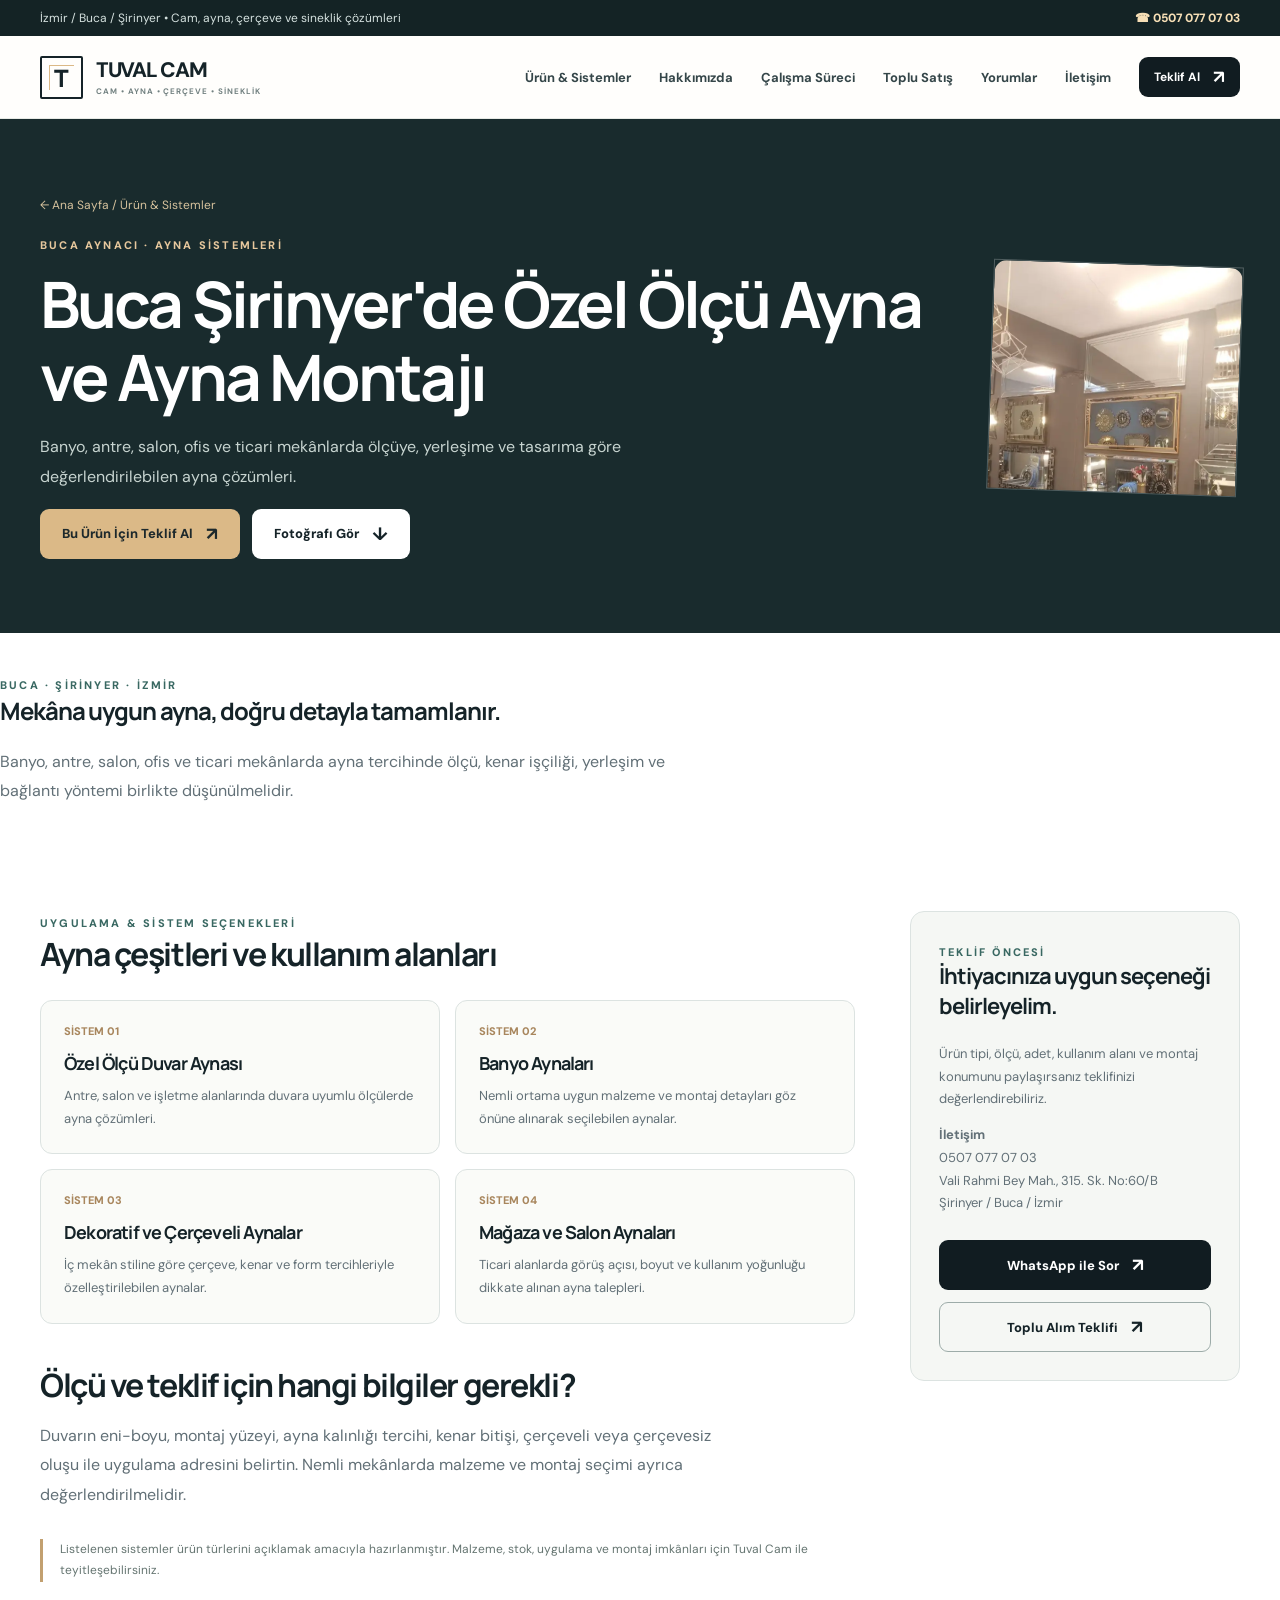
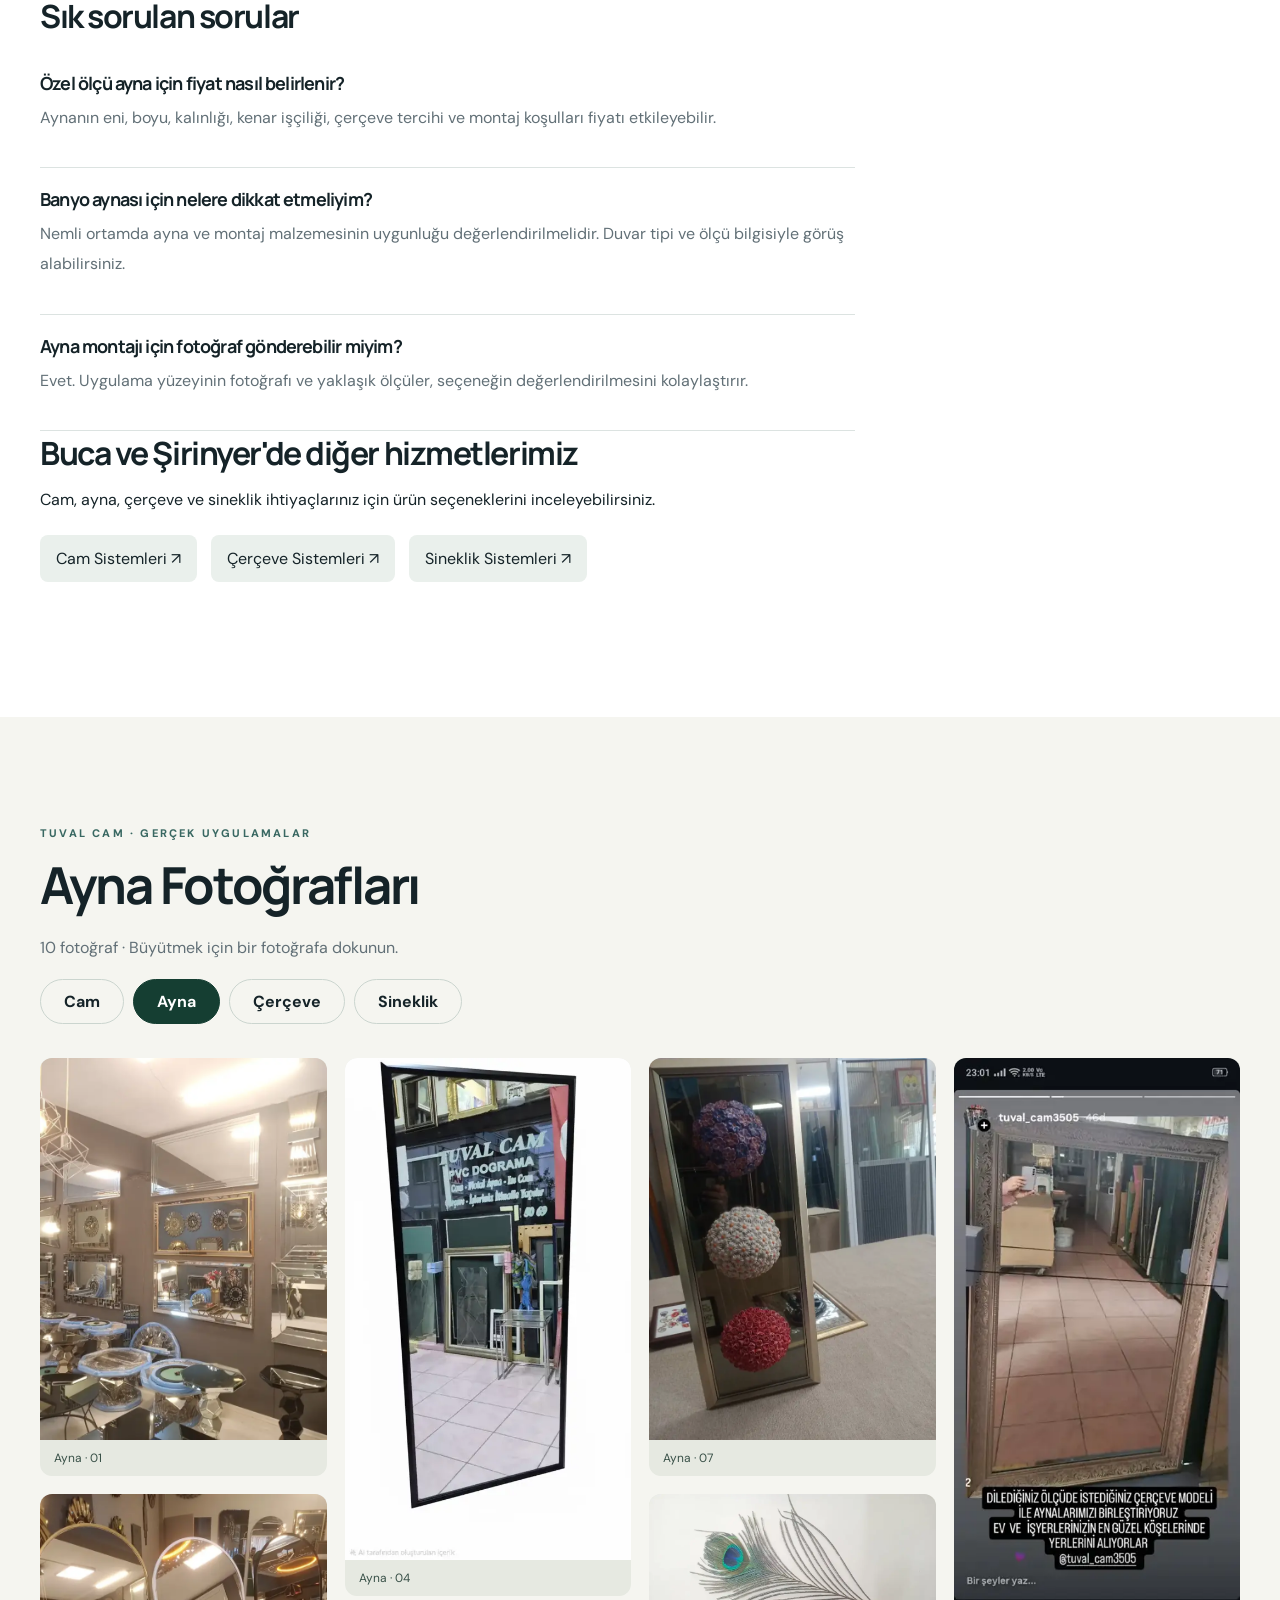
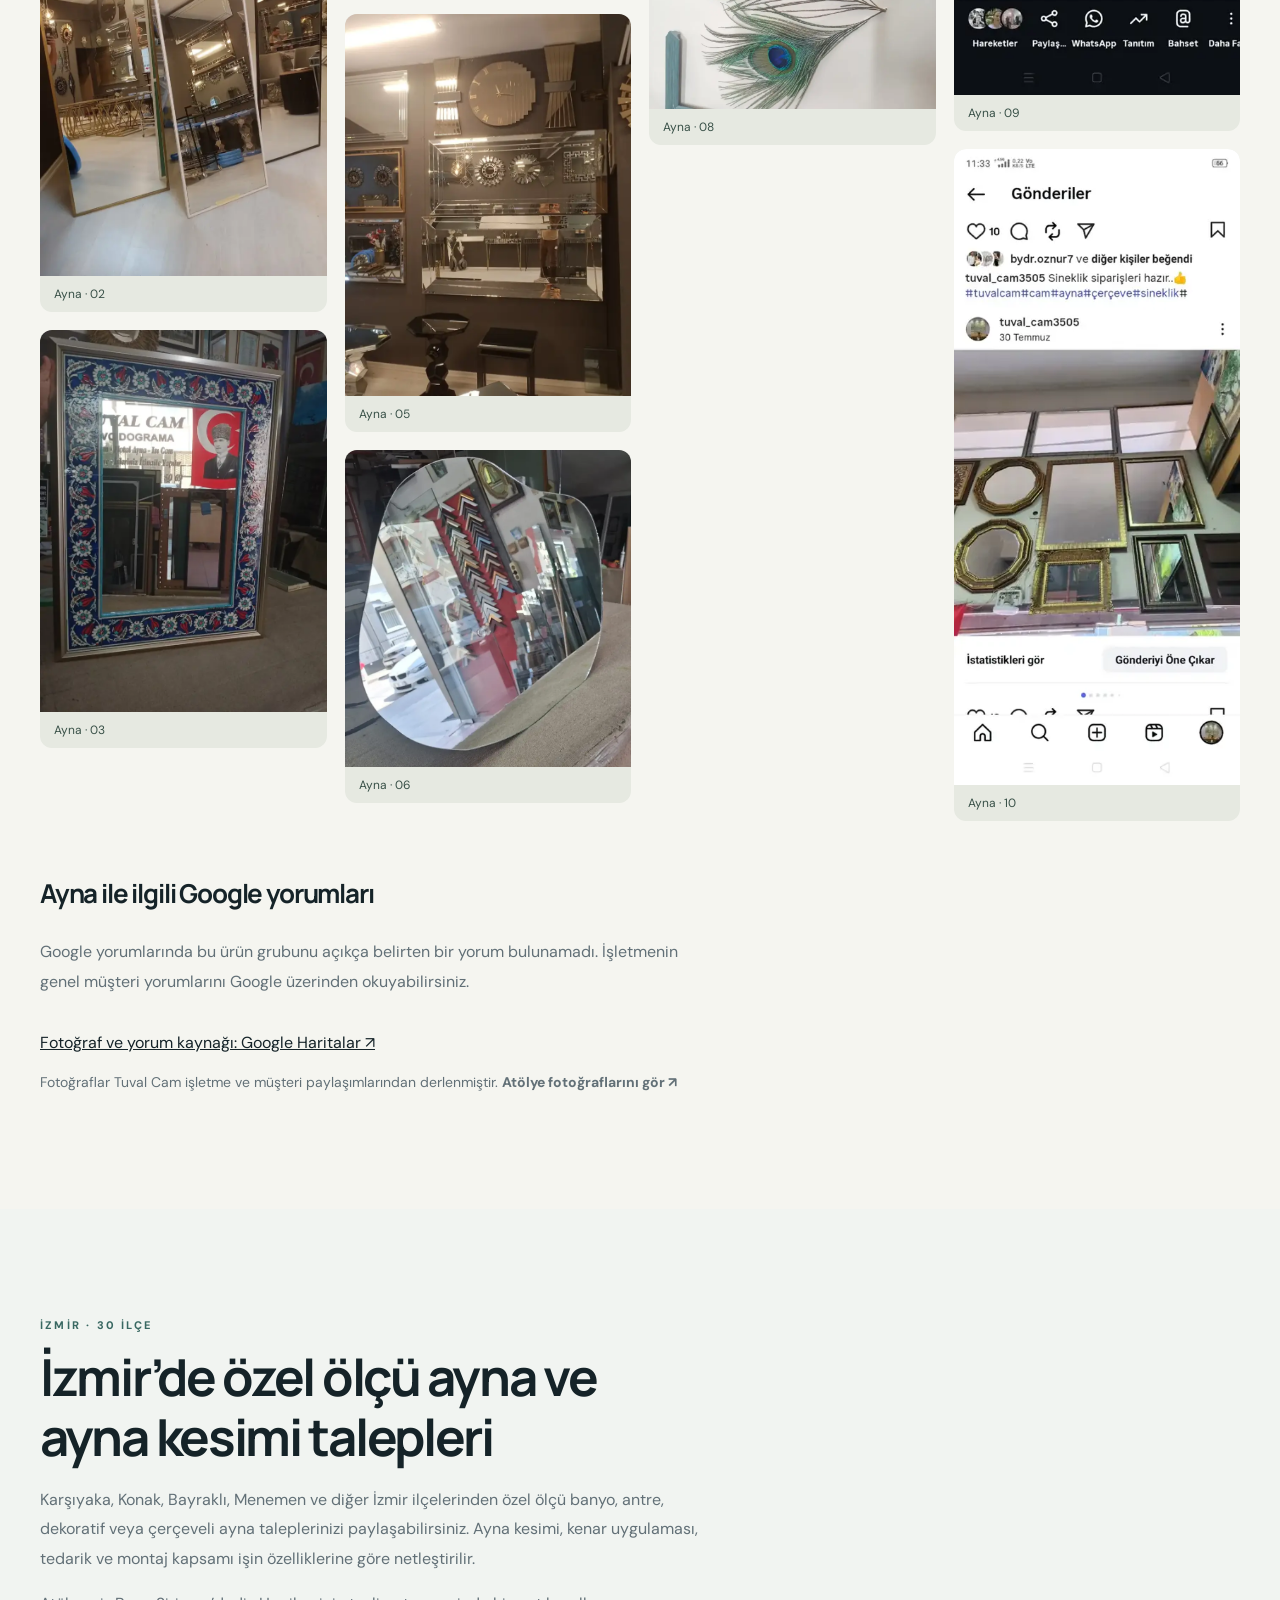
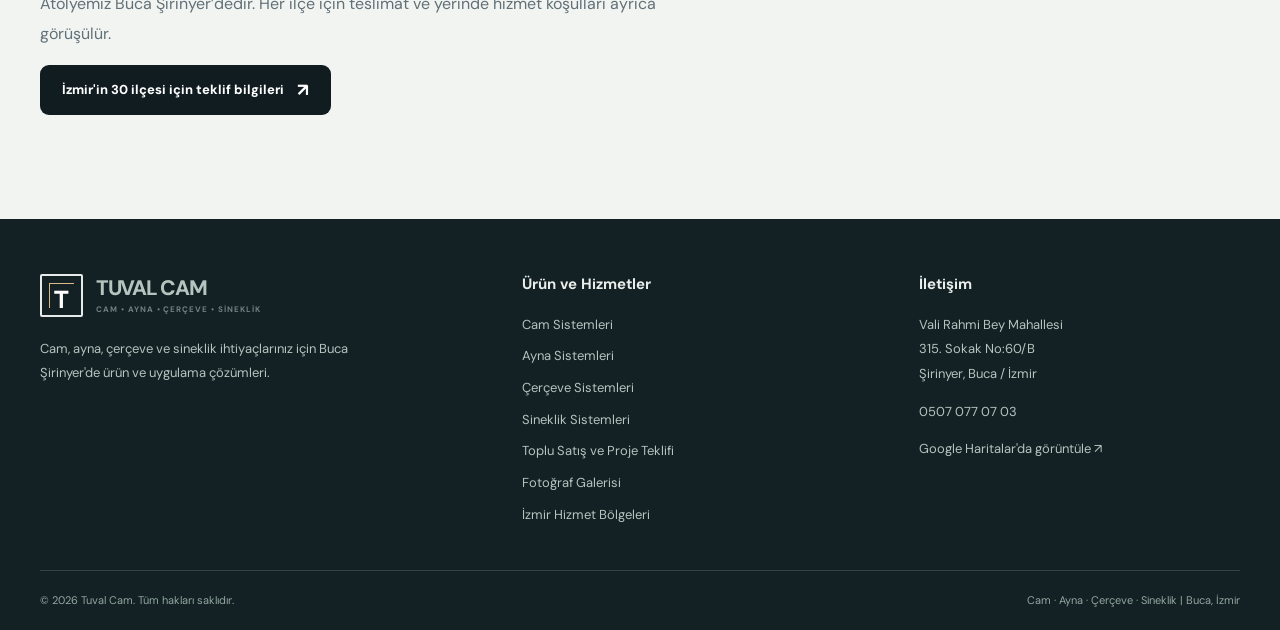
==== ayna/index.html @ 8224d352 "Add Tuval Cam branded favicon to ayna/index.html" ====
<!DOCTYPE html><html lang="tr"><head>
<meta charset="UTF-8"><meta name="viewport" content="width=device-width, initial-scale=1">
<meta name="theme-color" content="#111c21">
<title>Buca Aynacı, İzmir Özel Ölçü Ayna | Tuval Cam</title>
<meta name="description" content="Buca Şirinyer merkezli Tuval Cam'da İzmir geneli özel ölçü ayna, banyo aynası ve dekoratif ayna taleplerini görüşün. Kesim, montaj ve tedarik için teklif alın.">
<meta name="robots" content="index,follow,max-image-preview:large">
<link rel="icon" href="/favicon.ico" type="image/x-icon" sizes="64x64">
<link rel="icon" href="/favicon.svg" type="image/svg+xml" sizes="any">
<link rel="canonical" href="https://www.tuvalcam.com/ayna/">
<meta property="og:type" content="website"><meta property="og:locale" content="tr_TR"><meta property="og:site_name" content="Tuval Cam">
<meta property="og:title" content="Buca Aynacı, İzmir Özel Ölçü Ayna | Tuval Cam"><meta property="og:description" content="Buca Şirinyer merkezli Tuval Cam'da İzmir geneli özel ölçü ayna, banyo aynası ve dekoratif ayna taleplerini görüşün. Kesim, montaj ve tedarik için teklif alın."><meta property="og:url" content="https://www.tuvalcam.com/ayna/"><meta property="og:image" content="https://www.tuvalcam.com/assets/gallery/photo-003.webp">
<meta name="twitter:card" content="summary_large_image">
<link rel="preconnect" href="https://fonts.googleapis.com"><link rel="preconnect" href="https://fonts.gstatic.com" crossorigin="">
<link href="https://fonts.googleapis.com/css2?family=DM+Sans:wght@400;500;600;700;800&amp;family=Manrope:wght@400;500;600;700;800&amp;display=swap" rel="stylesheet">

<style>
:root{--ink:#152328;--dark:#111c21;--forest:#253b3d;--soft:#f4f5f1;--paper:#fdfdfb;--muted:#627077;--line:#dce3e1;--gold:#dbb987;--teal:#396862;--radius:18px;--wrap:1200px}
*{box-sizing:border-box}html{scroll-behavior:smooth}body{margin:0;font-family:"DM Sans",Arial,sans-serif;background:var(--paper);color:var(--ink);-webkit-font-smoothing:antialiased}h1,h2,h3,h4,p{margin-top:0}h1,h2,h3{font-family:Manrope,Arial,sans-serif;letter-spacing:-.045em}a{text-decoration:none;color:inherit}button,input,select,textarea{font:inherit}button{cursor:pointer}img{max-width:100%;display:block}a:focus-visible,button:focus-visible,input:focus-visible,select:focus-visible,textarea:focus-visible{outline:3px solid #dcaf65;outline-offset:3px}
.container{width:min(calc(100% - 48px),var(--wrap));margin-inline:auto}.eyebrow{text-transform:uppercase;letter-spacing:.2em;font-size:11px;font-weight:800;color:var(--teal)}.eyebrow.gold{color:#e7c89d}.section{padding:104px 0}.section-title{font-size:clamp(30px,4vw,51px);line-height:1.16;max-width:670px;margin:13px 0 19px}.lead{line-height:1.85;font-size:16px;color:var(--muted);max-width:680px}.actions{display:flex;gap:12px;align-items:center;flex-wrap:wrap}.btn{display:inline-flex;align-items:center;justify-content:center;gap:13px;padding:15px 21px;border-radius:9px;border:1px solid transparent;font-weight:800;font-size:13px;min-height:48px;transition:transform .2s,background .2s}.btn:hover{transform:translateY(-2px)}.btn.primary{background:var(--gold);color:#1d292c}.btn.light{background:#fff;color:var(--ink)}.btn.outline{border-color:#9daca9;color:var(--ink);background:transparent}.btn.dark{background:var(--dark);color:#fff}.btn.full{width:100%}.btn.small{padding:10px 14px;min-height:39px;font-size:12px}.arrow{font-size:18px;line-height:1}
.announcement{background:#142325;color:#d5e1df;font-size:12px}.announcement .container{display:flex;justify-content:space-between;align-items:center;gap:20px;padding:10px 0}.announcement a{font-weight:800;color:#f7dfb6}
.site-header{background:#fffefcdd;backdrop-filter:blur(16px);position:sticky;top:0;z-index:30;border-bottom:1px solid #e7eae5}.header-inner{height:82px;display:flex;align-items:center;justify-content:space-between;gap:20px}.brand{display:flex;align-items:center;gap:13px;flex-shrink:0}.mark{width:43px;height:43px;display:grid;place-items:center;border:2px solid var(--ink);border-radius:2px;position:relative;font-size:24px;font-family:Manrope;font-weight:800}.mark:before{content:"";position:absolute;inset:7px;border-left:1px solid var(--gold);border-top:1px solid var(--gold)}.brand-text{display:flex;flex-direction:column;font-size:21px;line-height:1.1;letter-spacing:-.06em;font-weight:800}.brand-text span{font-size:8px;letter-spacing:.12em;font-weight:700;margin-top:5px;color:#728181;white-space:nowrap}.header-nav{display:flex;align-items:center;gap:28px}.header-nav a{font-size:13px;font-weight:700;color:#354649}.header-nav a:hover{color:#ad8557}.menu-toggle{display:none;background:none;border:0;font-size:25px}
.hero{background:#111c21;position:relative;overflow:hidden;color:#fff;min-height:610px}.hero:before{content:"";position:absolute;inset:0;background:radial-gradient(circle at 68% 54%,#34514e 0,transparent 43%),linear-gradient(110deg,#10191f 16%,#152426 75%);opacity:1}.hero:after{content:"";position:absolute;width:680px;height:680px;border:1px solid #eacda62b;border-radius:50%;right:-220px;top:-250px;pointer-events:none}.hero-grid{position:relative;min-height:610px;display:grid;grid-template-columns:1.04fr .96fr;align-items:center;gap:6%;padding:74px 0}.hero h1{font-size:clamp(43px,5.7vw,76px);line-height:1.07;margin:18px 0 23px;max-width:700px}.hero h1 em{font-style:normal;color:var(--gold)}.hero-copy{max-width:530px;color:#c3cfcb;line-height:1.9;font-size:16px;margin-bottom:29px}.hero-visual{position:relative;min-height:420px;display:grid;place-items:center}.glass-art{width:90%;height:390px;border:12px solid #d2ad7d;position:relative;background:linear-gradient(132deg,#6b8790 0%,#d6dacf 41%,#688a7d 46%,#253839 100%);box-shadow:28px 27px 0 #ffffff0c,0 30px 80px #0005;transform:rotate(-3deg);overflow:hidden}.glass-art:before{content:"";position:absolute;inset:-80px 27% -80px 50%;transform:rotate(20deg);background:linear-gradient(90deg,transparent,#fff8,transparent);filter:blur(12px)}.glass-art:after{content:"";position:absolute;width:220px;height:450px;top:-85px;left:-80px;background:#ffffff20;transform:rotate(30deg);box-shadow:80px 0 0 #ffffff0b}.hero-visual .floating-note{position:absolute;bottom:14px;left:-15px;background:#faf8f3;color:var(--ink);padding:20px 27px;border-radius:8px;box-shadow:0 20px 50px #0004;max-width:245px}.floating-note strong{display:block;font-size:14px}.floating-note small{display:block;color:#61716d;line-height:1.6;margin-top:7px}.hero-mini{display:flex;align-items:center;gap:8px;font-size:12px;color:#e6e4d7;letter-spacing:.02em;margin-top:28px}.hero-mini:before{content:"";display:block;height:1px;width:36px;background:var(--gold)}.trust-strip{background:#eef1ed;border-bottom:1px solid var(--line)}.trust-inner{display:grid;grid-template-columns:repeat(3,1fr);gap:28px;padding:28px 0}.trust-item{display:flex;gap:15px;align-items:flex-start}.trust-icon{font-size:25px;color:#497368}.trust-item strong{display:block;font-size:13px;margin-bottom:5px}.trust-item p{margin:0;font-size:12px;color:#687a79;line-height:1.5}
.intro-flex{display:flex;align-items:end;justify-content:space-between;gap:36px;margin-bottom:32px}.intro-flex .lead{max-width:410px}.product-grid{display:grid;grid-template-columns:repeat(4,1fr);gap:16px}.product-card{border:1px solid var(--line);border-radius:15px;background:#fff;overflow:hidden;transition:box-shadow .25s,transform .25s;display:flex;flex-direction:column}.product-card:hover{box-shadow:0 18px 45px #1b33301a;transform:translateY(-4px)}.product-visual{height:208px;position:relative;display:grid;place-items:center;overflow:hidden;background:#e7ece8}.product-card:nth-child(2) .product-visual{background:#dfe7e5}.product-card:nth-child(3) .product-visual{background:#e9e3db}.product-card:nth-child(4) .product-visual{background:#e3e8e4}.tile-scene{width:145px;height:128px;position:relative;box-shadow:12px 16px 20px #17332b20}.tile-scene.cam{border:8px solid #ffffffb8;background:linear-gradient(135deg,#90aabaee 0 35%,#dee5eab9 36% 52%,#8da7afe8 53% 100%)}.tile-scene.ayna{border:10px solid #a98d61;background:linear-gradient(120deg,#b5c6c2 0 40%,#e7eee8 41% 59%,#a6b8b4 60%)}.tile-scene.cerceve{border:13px solid #4d3930;outline:4px solid #7e6854;background:linear-gradient(155deg,#dac7b0,#b6c4b0);display:flex;align-items:center;justify-content:center}.tile-scene.cerceve:after{content:"";width:63px;height:75px;background:#8b9b87;border-radius:50% 50% 0 0}.tile-scene.sineklik{border:9px solid #35484a;background:repeating-linear-gradient(0deg,#52696955 0 1px,transparent 1px 5px),repeating-linear-gradient(90deg,#52696955 0 1px,#b0c5bc99 1px 5px)}.product-info{padding:23px 22px 25px;display:flex;flex-direction:column;flex:1}.product-info h3{font-size:23px;margin:6px 0 8px}.product-info p{color:var(--muted);font-size:13px;line-height:1.75;margin-bottom:20px;flex:1}.text-link{font-size:12px;font-weight:800;color:#2c665b;display:inline-flex;gap:9px;align-items:center}
.about{background:#f1f4f1}.about-grid{display:grid;grid-template-columns:.9fr 1.1fr;gap:9%;align-items:center}.about-panel{min-height:410px;background:#283f3f;color:white;border-radius:15px;padding:48px;display:flex;flex-direction:column;justify-content:space-between;position:relative;overflow:hidden}.about-panel:before{content:"";position:absolute;right:-80px;bottom:-115px;border:1px solid #fff3;width:310px;height:310px;border-radius:50%}.about-panel strong{font-family:Manrope;font-size:36px;line-height:1.2;letter-spacing:-.045em;position:relative;max-width:340px}.about-panel span{letter-spacing:.19em;text-transform:uppercase;color:#b7d1c9;font-size:11px}.checks{display:grid;grid-template-columns:1fr 1fr;gap:17px;margin-top:28px}.check{font-size:13px;font-weight:700;display:flex;gap:10px}.check i{font-style:normal;color:var(--teal)}
.service-grid{display:grid;grid-template-columns:repeat(4,1fr);gap:16px;margin-top:35px}.service-box{border-top:2px solid #bbccbe;padding:22px 14px 4px 0}.step{color:#af8e62;font-size:12px;font-weight:800;letter-spacing:.1em}.service-box h3{font-size:19px;margin:18px 0 10px}.service-box p{font-size:13px;line-height:1.8;color:var(--muted)}
.b2b{background:var(--dark);color:#fff;position:relative;overflow:hidden}.b2b:before{content:"";position:absolute;right:-260px;top:-260px;width:670px;height:670px;border:1px solid #cda97942;border-radius:50%}.b2b-grid{display:grid;grid-template-columns:1fr 1fr;gap:7%;align-items:center;position:relative}.b2b .lead{color:#b9c8c4}.b2b-points{margin:26px 0 35px;padding:0;list-style:none}.b2b-points li{padding:11px 0;border-bottom:1px solid #ffffff20;font-size:14px;color:#e7edeb}.b2b-points li:before{content:"✓";color:var(--gold);margin-right:13px}.quote-form{background:#fff;color:var(--ink);border-radius:17px;padding:35px;box-shadow:0 25px 65px #0003}.quote-form h3{font-size:25px;margin-bottom:7px}.quote-form>p{font-size:13px;color:var(--muted);margin-bottom:24px;line-height:1.65}.form-grid{display:grid;grid-template-columns:1fr 1fr;gap:14px}.field{display:flex;flex-direction:column;gap:7px;margin-bottom:14px}.field.wide{grid-column:span 2}.field label{font-size:11px;font-weight:800;letter-spacing:.02em}.field input,.field select,.field textarea{width:100%;border:1px solid #d7dedc;background:#f9faf8;border-radius:8px;padding:12px 13px;color:var(--ink);font-size:13px;min-height:43px}.field textarea{min-height:90px;resize:vertical}.form-note{font-size:11px;color:#637373;line-height:1.6;margin:14px 0 0}
.reviews{background:#f6f7f3}.reviews-grid{display:grid;grid-template-columns:repeat(3,1fr);gap:15px;margin:31px 0}.review{background:#fff;border:1px solid var(--line);padding:28px;border-radius:13px}.review .stars{color:#c49b63;letter-spacing:.18em;font-size:15px}.review h3{font-size:18px;margin:18px 0 10px}.review p{font-size:13px;color:var(--muted);line-height:1.8;margin:0}.review-note{font-size:12px;color:var(--muted)}
.gallery-banner{border-radius:16px;background:linear-gradient(110deg,#e2e9e4,#f6f5ef);padding:40px;display:flex;justify-content:space-between;align-items:center;gap:20px}.gallery-banner h3{font-size:24px;margin:10px 0}.gallery-banner p{color:var(--muted);margin:0;line-height:1.65;font-size:13px;max-width:590px}
.faq-grid{display:grid;grid-template-columns:.75fr 1.25fr;gap:8%}.faq-items details{border-bottom:1px solid var(--line);padding:20px 0}.faq-items summary{cursor:pointer;list-style:none;font-size:15px;font-weight:800;display:flex;justify-content:space-between;gap:20px}.faq-items summary:after{content:"+";font-size:22px;color:var(--teal)}.faq-items details[open] summary:after{content:"−"}.faq-items details p{color:var(--muted);font-size:13px;line-height:1.85;padding-top:14px;margin:0}
.contact{background:#e8efea}.contact-inner{display:grid;grid-template-columns:1fr auto;gap:24px;align-items:center}.contact h2{font-size:clamp(29px,4vw,44px);margin:10px 0 12px}.contact p{color:#5d706a;line-height:1.75;margin-bottom:0;font-size:14px}footer{background:#142124;color:#e9eeeb;padding:55px 0 23px}.footer-grid{display:grid;grid-template-columns:1.25fr 1fr .95fr;gap:60px}.footer-grid p,.footer-grid a{color:#b4c4bf;font-size:13px;line-height:1.9}.footer-grid h4{font-size:15px;letter-spacing:0;margin-bottom:19px}.footer-grid nav{display:flex;flex-direction:column;gap:7px}.footer-grid nav a:hover{color:#fff}.copyright{border-top:1px solid #ffffff25;margin-top:43px;padding-top:22px;color:#92a7a1;font-size:11px;display:flex;justify-content:space-between;gap:20px}
.detail-page{background:#fff}.detail-hero{background:#192b2d;color:#fff;padding:78px 0 74px}.detail-hero-inner{display:flex;justify-content:space-between;align-items:center;gap:50px}.detail-hero h1{font-size:clamp(36px,5vw,64px);line-height:1.14;margin:14px 0 18px}.detail-hero p{line-height:1.9;color:#c7d4d0;font-size:16px;max-width:620px}.breadcrumb{font-size:12px;color:#d6c29d;display:block;margin-bottom:20px}.detail-figure{min-width:250px;height:230px;border:1px solid #ffffff3d;display:grid;place-items:center;transform:rotate(2deg)}.detail-figure .tile-scene{transform:scale(1.2)}.detail-content{display:grid;grid-template-columns:1fr 330px;gap:55px;align-items:start;padding-top:65px;padding-bottom:90px}.detail-content h2{font-size:32px;margin:0 0 14px}.detail-content .lead{margin-bottom:29px}.option-grid{display:grid;grid-template-columns:repeat(2,1fr);gap:15px;margin:24px 0 39px}.option-card{border:1px solid var(--line);border-radius:12px;padding:23px;background:#fafbf8}.option-card .option-num{font-size:11px;color:#a8865d;font-weight:800}.option-card h3{font-size:18px;margin:13px 0 10px}.option-card p{color:var(--muted);font-size:13px;line-height:1.75;margin:0}.detail-side{position:sticky;top:111px;border:1px solid var(--line);background:#f5f7f4;border-radius:14px;padding:28px}.detail-side h3{font-size:22px}.detail-side p{color:var(--muted);font-size:13px;line-height:1.75}.detail-side .btn{margin-top:12px}.detail-side a{word-break:break-word}.notes{font-size:12px;color:#657571;line-height:1.8;border-left:3px solid #c2a070;padding-left:17px}
.whatsapp-float{position:fixed;right:21px;bottom:21px;z-index:50;background:#187d58;color:white;border-radius:100px;display:flex;align-items:center;gap:9px;padding:14px 19px;font-size:12px;font-weight:800;box-shadow:0 10px 40px #0a4f293d}
[hidden]{display:none!important}
@media(max-width:1020px){.header-nav{gap:16px}.header-nav a{font-size:12px}.product-grid{grid-template-columns:repeat(2,1fr)}.service-grid{grid-template-columns:repeat(2,1fr)}.hero-grid{gap:2%}.glass-art{width:84%;height:310px}.hero-visual{min-height:340px}.b2b-grid{gap:4%}.footer-grid{gap:25px}}
@media(max-width:760px){.container{width:min(calc(100% - 36px),var(--wrap))}.announcement .container{justify-content:center;text-align:center}.announcement .small-note{display:none}.header-inner{height:70px}.menu-toggle{display:block}.header-nav{display:none;position:absolute;left:0;right:0;top:70px;background:#fff;flex-direction:column;align-items:stretch;gap:0;padding:15px 24px 25px;border-bottom:1px solid var(--line);box-shadow:0 20px 30px #0001}.header-nav.open{display:flex}.header-nav a{padding:13px 4px;font-size:14px}.header-nav .btn{margin-top:10px}.hero-grid{grid-template-columns:1fr;padding:62px 0 35px;min-height:auto}.hero h1{font-size:clamp(38px,10vw,60px)}.hero-visual{min-height:260px}.glass-art{height:225px;width:220px}.floating-note{left:0!important;bottom:0!important;padding:13px 19px!important}.hero-mini{margin-bottom:5px}.trust-inner{grid-template-columns:1fr;gap:17px}.section{padding:69px 0}.intro-flex{display:block}.product-grid{grid-template-columns:repeat(2,1fr)}.product-visual{height:150px}.tile-scene{transform:scale(.76)}.product-info{padding:18px 15px}.product-info h3{font-size:20px}.about-grid,.b2b-grid,.faq-grid,.contact-inner,.detail-content,.footer-grid{grid-template-columns:1fr}.about-panel{min-height:270px;padding:31px}.about-panel strong{font-size:29px}.service-grid{gap:9px}.b2b-grid{gap:36px}.quote-form{padding:26px}.reviews-grid{grid-template-columns:1fr}.gallery-banner{flex-direction:column;align-items:start;padding:28px}.footer-grid{gap:30px}.copyright{flex-direction:column}.contact-inner .actions{margin-top:8px}.detail-hero-inner{display:block}.detail-hero{padding:55px 0}.detail-figure{display:none}.detail-content{gap:24px;padding-top:45px;padding-bottom:65px}.detail-side{position:static}.whatsapp-float{right:12px;bottom:12px}}
@media(max-width:410px){.product-grid,.option-grid,.form-grid{grid-template-columns:1fr}.field.wide{grid-column:span 1}.hero-visual{display:none}.checks{grid-template-columns:1fr}.site-header .brand-text{font-size:19px}}


 .product-card .product-visual{position:relative;background:#e5eae2;overflow:hidden}
 .product-card .product-visual>img{display:block;width:100%;height:100%;min-height:238px;object-fit:cover;transition:transform .48s ease,filter .48s;filter:saturate(.90)}
 .product-card:hover .product-visual>img{transform:scale(1.065);filter:saturate(1.07)}
 .product-card .product-info>p{line-height:1.75}
 .real-gallery{background:#f1f3ef}
 .new-photo-grid{display:grid;grid-template-columns:repeat(4,minmax(0,1fr));gap:18px;margin-top:36px}
 .new-photo-card{display:block;background:white;border:1px solid #dde2de;border-radius:8px;overflow:hidden;box-shadow:0 13px 35px #192d2b12;transition:transform .25s,box-shadow .25s}
 .new-photo-card:hover{transform:translateY(-5px);box-shadow:0 23px 44px #192d2b21}
 .new-photo-wrap{position:relative;aspect-ratio:4/5;overflow:hidden;background:#d4dad3}
 .new-photo-wrap img{display:block;width:100%;height:100%;object-fit:cover;transition:transform .4s}
 .new-photo-card:hover img{transform:scale(1.05)}
 .new-photo-index{position:absolute;top:14px;left:14px;background:#f9faf2e9;padding:5px 9px;font-size:10px;font-weight:700;letter-spacing:.12em;color:#2b4b3f;border-radius:2px}
 .new-photo-copy{padding:20px 19px 22px;display:flex;flex-direction:column;gap:10px}
 .new-photo-copy strong{font-size:21px;line-height:1.2;letter-spacing:-.025em}
 .new-photo-copy span{font-size:12px;color:#63736a;display:flex;justify-content:space-between}
 .new-photo-copy b{color:#aa8248}
 .gallery-trust{display:flex;flex-wrap:wrap;justify-content:space-between;gap:15px;align-items:center;margin-top:24px;font-size:11px;color:#65766b}
 .gallery-trust a{font-weight:700;border-bottom:1px solid #a77e49;color:#31473c}
 .detail-figure{position:relative;overflow:hidden}
 #detail-icon{position:relative;display:block;width:100%;height:100%;overflow:hidden}
 #detail-icon .new-detail-image{width:100%;height:100%;min-height:320px;object-fit:cover;display:block}
 .category-real{background:#f3f5f1;padding:60px 0 75px}
 .category-real h2{font-size:clamp(32px,4.5vw,48px);margin-bottom:12px}
 .category-real .real-lead{max-width:700px;line-height:1.8;font-size:15px}
 .category-real-grid{display:grid;grid-template-columns:repeat(3,minmax(0,1fr));gap:18px;margin:28px 0}
 .category-real-grid figure{margin:0;background:white;border-radius:7px;overflow:hidden;border:1px solid #dce1d9}
 .category-real-grid a{display:block;aspect-ratio:4/3;background:#dfe5da;overflow:hidden}
 .category-real-grid img{width:100%;height:100%;object-fit:cover;display:block;transition:transform .35s}
 .category-real-grid a:hover img{transform:scale(1.04)}
 .category-real-grid figcaption{padding:13px 16px;font-size:12px;color:#32473b}
 .spec-row{display:grid;grid-template-columns:repeat(3,1fr);gap:14px;margin:30px 0}
 .spec-row>div{background:#fff;border:1px solid #dae2d9;padding:20px;border-radius:5px}
 .spec-row small{display:block;color:#8a704e;font-size:10px;text-transform:uppercase;letter-spacing:.12em;margin-bottom:9px}
 .spec-row strong{font-size:13px;line-height:1.5;display:block}
 .real-gallery .btn,.category-real .btn{margin-top:8px}
 .category-real .real-note{margin-top:18px;font-size:11px;color:#637467}
 @media(max-width:950px){.new-photo-grid{grid-template-columns:repeat(2,1fr)}.category-real-grid{grid-template-columns:repeat(2,1fr)}}
 @media(max-width:600px){.new-photo-grid{gap:12px}.new-photo-wrap{aspect-ratio:4/4.7}.new-photo-copy{padding:14px 12px}.new-photo-copy strong{font-size:16px}.new-photo-copy span{font-size:10px}.gallery-trust{font-size:10px}.category-real{padding:45px 0 60px}.category-real-grid{gap:12px}.category-real-grid figcaption{padding:10px;font-size:11px}.spec-row{grid-template-columns:1fr;gap:9px;margin:22px 0}.spec-row>div{padding:16px}}
 

.product-card .product-visual>.tuval-thumb{display:block;width:100%;height:100%;min-height:238px;position:relative;background-image:none;background-repeat:no-repeat;background-size:200% 200%}
.tuval-thumb.cam{background-position:0% 0%}.tuval-thumb.ayna{background-position:100% 0%}.tuval-thumb.cerceve{background-position:0% 100%}.tuval-thumb.sineklik{background-position:100% 100%}
.detail-figure #detail-icon>.tuval-detail-thumb{display:block;width:100%;height:100%;min-height:340px;background-image:none;background-repeat:no-repeat;background-size:200% 200%}
.tuval-detail-thumb.cam{background-position:0 0}.tuval-detail-thumb.ayna{background-position:100% 0}.tuval-detail-thumb.cerceve{background-position:0 100%}.tuval-detail-thumb.sineklik{background-position:100% 100%}
.tuval-thumb::after{content:'Temsili görsel';position:absolute;right:10px;bottom:10px;background:#ffffffd9;padding:5px 9px;border-radius:3px;font-size:10px;color:#41514a}

.seo-prose{margin:40px 0}.seo-prose p,.faq-item p{line-height:1.85;color:var(--muted)}.faq-item{padding:19px 0;border-bottom:1px solid var(--line)}.faq-item h3{font-size:18px;margin-bottom:8px}.seo-related{display:flex;flex-wrap:wrap;gap:14px;margin:25px 0 45px}.seo-related a{padding:13px 16px;background:#eaf0ec;border-radius:8px;color:var(--ink)}.seo-related a:hover{background:#dfe8df}.service-photo{width:100%;max-height:430px;object-fit:cover;border-radius:14px}.service-gallery{padding:50px 0;background:#f5f5f0}.service-gallery .service-photo{max-width:500px;object-fit:cover}.seo-note{margin-top:20px;font-size:14px;color:var(--muted)}.detail-figure img{width:100%;height:360px;object-fit:cover;border-radius:12px}@media(max-width:680px){.detail-figure img{height:280px}.seo-prose{margin:22px 0}}
</style>
<script type="application/ld+json">{"@context":"https://schema.org","@graph":[{"@type":"WebPage","@id":"https://www.tuvalcam.com/ayna/","url":"https://www.tuvalcam.com/ayna/","name":"Buca Aynacı, İzmir Özel Ölçü Ayna | Tuval Cam","description":"Buca Şirinyer merkezli Tuval Cam'da İzmir geneli özel ölçü ayna, banyo aynası ve dekoratif ayna taleplerini görüşün. Kesim, montaj ve tedarik için teklif alın.","isPartOf":{"@id":"https://www.tuvalcam.com/#website"},"about":{"@id":"https://www.tuvalcam.com/#isletme"}},{"@type":"Service","@id":"https://www.tuvalcam.com/ayna/#hizmet","name":"Buca Şirinyer'de Özel Ölçü Ayna ve Ayna Montajı","serviceType":"Ayna Sistemleri","description":"Buca Şirinyer merkezli Tuval Cam'da İzmir geneli özel ölçü ayna, banyo aynası ve dekoratif ayna taleplerini görüşün. Kesim, montaj ve tedarik için teklif alın.","provider":{"@id":"https://www.tuvalcam.com/#isletme"},"areaServed":[{"@type":"Place","name":"Buca, İzmir"},{"@type":"Place","name":"Şirinyer, Buca"},{"@type":"AdministrativeArea","name":"İzmir"}],"url":"https://www.tuvalcam.com/ayna/"},{"@type":"BreadcrumbList","itemListElement":[{"@type":"ListItem","position":1,"name":"Ana Sayfa","item":"https://www.tuvalcam.com/"},{"@type":"ListItem","position":2,"name":"Ayna","item":"https://www.tuvalcam.com/ayna/"}]}]}</script>
<link rel="stylesheet" href="/photo-gallery.css"></head><body>

<div class="announcement"><div class="container"><span>İzmir / Buca / Şirinyer • Cam, ayna, çerçeve ve sineklik çözümleri</span><a href="tel:+905070770703" class="small-note">☎ 0507 077 07 03</a></div></div>

<header class="site-header"><div class="container header-inner">
<a href="/" class="brand" aria-label="Tuval Cam ana sayfa"><span class="mark" aria-hidden="true">T</span><span class="brand-text">TUVAL CAM<span>CAM • AYNA • ÇERÇEVE • SİNEKLİK</span></span></a>
<button class="menu-toggle" id="menuToggle" aria-label="Menüyü aç" aria-expanded="false">☰</button>
<nav class="header-nav" id="mainNav" aria-label="Ana menü"><a href="/#urunler">Ürün &amp; Sistemler</a><a href="/#hakkimizda">Hakkımızda</a><a href="/#surec">Çalışma Süreci</a><a href="/#kurumsal">Toplu Satış</a><a href="https://www.google.com/maps/place//data=!4m4!3m3!1s0x0:0x563c4e7b254686a7!9m1!1b1?hl=tr" target="_blank" rel="noopener noreferrer">Yorumlar</a><a href="/#iletisim">İletişim</a><a class="btn dark small" href="/#kurumsal">Teklif Al <span class="arrow">↗</span></a></nav>
</div></header>
<main class="detail-page">
<section class="detail-hero"><div class="container detail-hero-inner">
<div><a href="/" class="breadcrumb">← Ana Sayfa / Ürün &amp; Sistemler</a>
<span class="eyebrow gold">BUCA AYNACI · AYNA SİSTEMLERİ</span>
<h1>Buca Şirinyer'de Özel Ölçü Ayna ve Ayna Montajı</h1>
<p>Banyo, antre, salon, ofis ve ticari mekânlarda ölçüye, yerleşime ve tasarıma göre değerlendirilebilen ayna çözümleri.</p>
<div class="actions"><a class="btn primary" href="https://wa.me/905070770703?text=Merhaba%20Tuval%20Cam%2C%20ayna%20i%C3%A7in%20bilgi%20ve%20teklif%20almak%20istiyorum." target="_blank" rel="noopener noreferrer">Bu Ürün İçin Teklif Al <span class="arrow">↗</span></a><a class="btn light" href="#ornek-uygulama">Fotoğrafı Gör <span class="arrow">↓</span></a></div>
</div><div class="detail-figure"><img src="/assets/gallery/photo-003.webp" alt="Tuval Cam Buca Şirinyer Ayna uygulaması" width="750" height="1000" fetchpriority="high"></div>
</div></section>
<section class="container seo-prose"><span class="eyebrow">BUCA · ŞİRİNYER · İZMİR</span><h2>Mekâna uygun ayna, doğru detayla tamamlanır.</h2><p class="lead">Banyo, antre, salon, ofis ve ticari mekânlarda ayna tercihinde ölçü, kenar işçiliği, yerleşim ve bağlantı yöntemi birlikte düşünülmelidir.</p></section>
<section class="container detail-content"><article>
<span class="eyebrow">Uygulama &amp; Sistem Seçenekleri</span><h2>Ayna çeşitleri ve kullanım alanları</h2>
<div class="option-grid"><div class="option-card"><div class="option-num">SİSTEM 01</div><h3>Özel Ölçü Duvar Aynası</h3><p>Antre, salon ve işletme alanlarında duvara uyumlu ölçülerde ayna çözümleri.</p></div>
<div class="option-card"><div class="option-num">SİSTEM 02</div><h3>Banyo Aynaları</h3><p>Nemli ortama uygun malzeme ve montaj detayları göz önüne alınarak seçilebilen aynalar.</p></div>
<div class="option-card"><div class="option-num">SİSTEM 03</div><h3>Dekoratif ve Çerçeveli Aynalar</h3><p>İç mekân stiline göre çerçeve, kenar ve form tercihleriyle özelleştirilebilen aynalar.</p></div>
<div class="option-card"><div class="option-num">SİSTEM 04</div><h3>Mağaza ve Salon Aynaları</h3><p>Ticari alanlarda görüş açısı, boyut ve kullanım yoğunluğu dikkate alınan ayna talepleri.</p></div></div>
<h2>Ölçü ve teklif için hangi bilgiler gerekli?</h2><p class="lead">Duvarın eni-boyu, montaj yüzeyi, ayna kalınlığı tercihi, kenar bitişi, çerçeveli veya çerçevesiz oluşu ile uygulama adresini belirtin. Nemli mekânlarda malzeme ve montaj seçimi ayrıca değerlendirilmelidir.</p>
<p class="notes">Listelenen sistemler ürün türlerini açıklamak amacıyla hazırlanmıştır. Malzeme, stok, uygulama ve montaj imkânları için Tuval Cam ile teyitleşebilirsiniz.</p>
<h2>Sık sorulan sorular</h2><div class="faq-item"><h3>Özel ölçü ayna için fiyat nasıl belirlenir?</h3><p>Aynanın eni, boyu, kalınlığı, kenar işçiliği, çerçeve tercihi ve montaj koşulları fiyatı etkileyebilir.</p></div>
<div class="faq-item"><h3>Banyo aynası için nelere dikkat etmeliyim?</h3><p>Nemli ortamda ayna ve montaj malzemesinin uygunluğu değerlendirilmelidir. Duvar tipi ve ölçü bilgisiyle görüş alabilirsiniz.</p></div>
<div class="faq-item"><h3>Ayna montajı için fotoğraf gönderebilir miyim?</h3><p>Evet. Uygulama yüzeyinin fotoğrafı ve yaklaşık ölçüler, seçeneğin değerlendirilmesini kolaylaştırır.</p></div>
<h2>Buca ve Şirinyer'de diğer hizmetlerimiz</h2><p>Cam, ayna, çerçeve ve sineklik ihtiyaçlarınız için ürün seçeneklerini inceleyebilirsiniz.</p>
<nav class="seo-related" aria-label="Diğer Tuval Cam hizmetleri"><a href="/cam/">Cam Sistemleri ↗</a> <a href="/cerceve/">Çerçeve Sistemleri ↗</a> <a href="/sineklik/">Sineklik Sistemleri ↗</a></nav>
</article><aside class="detail-side"><span class="eyebrow">Teklif Öncesi</span>
<h3>İhtiyacınıza uygun seçeneği belirleyelim.</h3>
<p>Ürün tipi, ölçü, adet, kullanım alanı ve montaj konumunu paylaşırsanız teklifinizi değerlendirebiliriz.</p>
<p><strong>İletişim</strong><br><a href="tel:+905070770703">0507 077 07 03</a><br>Vali Rahmi Bey Mah., 315. Sk. No:60/B<br>Şirinyer / Buca / İzmir</p>
<a class="btn dark full" href="https://wa.me/905070770703?text=Merhaba%20Tuval%20Cam%2C%20ayna%20i%C3%A7in%20bilgi%20ve%20teklif%20almak%20istiyorum." target="_blank" rel="noopener noreferrer">WhatsApp ile Sor <span class="arrow">↗</span></a>
<a class="btn outline full" href="/#kurumsal">Toplu Alım Teklifi <span class="arrow">↗</span></a>
</aside></section>
<section id="ornek-uygulama" class="section full-gallery"><div class="container">
   <span class="eyebrow">TUVAL CAM · GERÇEK UYGULAMALAR</span>
   <h2 id="gallery-title" class="section-title">Ayna Fotoğrafları</h2>
   <p id="gallery-count" class="lead">10 gerçek uygulama fotoğrafı. Büyütmek için fotoğrafa dokunun.</p>
   <nav class="gallery-tabs" aria-label="Hizmet fotoğraf kategorileri"><a href="/cam/">Cam</a><a href="/ayna/" class="active" aria-current="page">Ayna</a><a href="/cerceve/">Çerçeve</a><a href="/sineklik/">Sineklik</a></nav>
   <div id="photo-grid" class="photo-grid" aria-label="Ayna uygulama fotoğrafları">
<a class="photo-card" href="/assets/gallery/photo-003.webp" aria-label="Ayna fotoğrafı 1"><img src="/assets/gallery/photo-003.webp" alt="Tuval Cam İzmir özel ölçü ayna örnek fotoğrafı 1" loading="eager" decoding="async" width="750" height="1000"><span>Ayna · 01</span></a>
<a class="photo-card" href="/assets/gallery/photo-026.webp" aria-label="Ayna fotoğrafı 2"><img src="/assets/gallery/photo-026.webp" alt="Tuval Cam İzmir özel ölçü ayna örnek fotoğrafı 2" loading="eager" decoding="async" width="750" height="1000"><span>Ayna · 02</span></a>
<a class="photo-card" href="/assets/gallery/photo-036.webp" aria-label="Ayna fotoğrafı 3"><img src="/assets/gallery/photo-036.webp" alt="Tuval Cam İzmir özel ölçü ayna örnek fotoğrafı 3" loading="eager" decoding="async" width="750" height="1000"><span>Ayna · 03</span></a>
<a class="photo-card" href="/assets/gallery/photo-037.webp" aria-label="Ayna fotoğrafı 4"><img src="/assets/gallery/photo-037.webp" alt="Tuval Cam İzmir özel ölçü ayna örnek fotoğrafı 4" loading="eager" decoding="async" width="571" height="1000"><span>Ayna · 04</span></a>
<a class="photo-card" href="/assets/gallery/photo-045.webp" aria-label="Ayna fotoğrafı 5"><img src="/assets/gallery/photo-045.webp" alt="Tuval Cam İzmir özel ölçü ayna örnek fotoğrafı 5" loading="lazy" decoding="async" width="750" height="1000"><span>Ayna · 05</span></a>
<a class="photo-card" href="/assets/gallery/photo-053.webp" aria-label="Ayna fotoğrafı 6"><img src="/assets/gallery/photo-053.webp" alt="Tuval Cam İzmir özel ölçü ayna örnek fotoğrafı 6" loading="lazy" decoding="async" width="901" height="1000"><span>Ayna · 06</span></a>
<a class="photo-card" href="/assets/gallery/photo-072.webp" aria-label="Ayna fotoğrafı 7"><img src="/assets/gallery/photo-072.webp" alt="Tuval Cam İzmir özel ölçü ayna örnek fotoğrafı 7" loading="lazy" decoding="async" width="750" height="1000"><span>Ayna · 07</span></a>
<a class="photo-card" href="/assets/gallery/photo-099.webp" aria-label="Ayna fotoğrafı 8"><img src="/assets/gallery/photo-099.webp" alt="Tuval Cam İzmir özel ölçü ayna örnek fotoğrafı 8" loading="lazy" decoding="async" width="1000" height="750"><span>Ayna · 08</span></a>
<a class="photo-card" href="/assets/gallery/photo-149.webp" aria-label="Ayna fotoğrafı 9"><img src="/assets/gallery/photo-149.webp" alt="Tuval Cam İzmir özel ölçü ayna örnek fotoğrafı 9" loading="lazy" decoding="async" width="450" height="1000"><span>Ayna · 09</span></a>
<a class="photo-card" href="/assets/gallery/photo-157.webp" aria-label="Ayna fotoğrafı 10"><img src="/assets/gallery/photo-157.webp" alt="Tuval Cam İzmir özel ölçü ayna örnek fotoğrafı 10" loading="lazy" decoding="async" width="450" height="1000"><span>Ayna · 10</span></a>
</div>
   <section id="product-reviews" class="product-reviews" aria-label="Müşteri yorumları"></section>
   <p class="seo-note">Fotoğraflar Tuval Cam işletme ve müşteri paylaşımlarından derlenmiştir. <a href="/#atolye"><strong>Atölye fotoğraflarını gör ↗</strong></a></p>
   </div></section>
<section class="section" id="izmir-talep" style="background:#f1f4f1"><div class="container"><span class="eyebrow">İZMİR · 30 İLÇE</span><h2 class="section-title">İzmir’de özel ölçü ayna ve ayna kesimi talepleri</h2><p class="lead">Karşıyaka, Konak, Bayraklı, Menemen ve diğer İzmir ilçelerinden özel ölçü banyo, antre, dekoratif veya çerçeveli ayna taleplerinizi paylaşabilirsiniz. Ayna kesimi, kenar uygulaması, tedarik ve montaj kapsamı işin özelliklerine göre netleştirilir.</p><p class="lead">Atölyemiz Buca Şirinyer’dedir. Her ilçe için teslimat ve yerinde hizmet koşulları ayrıca görüşülür.</p><a class="btn dark" href="/izmir/">İzmir'in 30 ilçesi için teklif bilgileri <span class="arrow">↗</span></a></div></section>
</main>
<footer><div class="container"><div class="footer-grid"><div><a href="/" class="brand"><span class="mark" style="border-color:#e4ebea;color:#fff">T</span><span class="brand-text">TUVAL CAM<span>CAM • AYNA • ÇERÇEVE • SİNEKLİK</span></span></a><p style="margin-top:20px;max-width:330px">Cam, ayna, çerçeve ve sineklik ihtiyaçlarınız için Buca Şirinyer'de ürün ve uygulama çözümleri.</p></div><div><h4>Ürün ve Hizmetler</h4><nav><a href="/cam/">Cam Sistemleri</a><a href="/ayna/">Ayna Sistemleri</a><a href="/cerceve/">Çerçeve Sistemleri</a><a href="/sineklik/">Sineklik Sistemleri</a><a href="/#kurumsal">Toplu Satış ve Proje Teklifi</a><a href="/#galeri">Fotoğraf Galerisi</a><a href="/izmir/">İzmir Hizmet Bölgeleri</a></nav></div><div><h4>İletişim</h4><p>Vali Rahmi Bey Mahallesi<br>315. Sokak No:60/B<br>Şirinyer, Buca / İzmir</p><p><a href="tel:+905070770703">0507 077 07 03</a></p><a target="_blank" rel="noopener noreferrer" href="https://www.google.com/maps/search/?api=1&amp;query=Tuval+Cam+Buca">Google Haritalar'da görüntüle ↗</a></div></div><div class="copyright"><span>© 2026 Tuval Cam. Tüm hakları saklıdır.</span><span>Cam · Ayna · Çerçeve · Sineklik | Buca, İzmir</span></div></div></footer>
<script>document.getElementById("menuToggle")?.addEventListener("click",function(){let el=document.getElementById("mainNav");let open=el.classList.toggle("open");this.setAttribute("aria-expanded",open?"true":"false")});</script>
<dialog id="photo-dialog" aria-label="Ayna fotoğraflarını büyüt"><button id="photo-close" type="button" aria-label="Fotoğrafı kapat">×</button><button id="photo-prev" type="button" aria-label="Önceki fotoğraf">‹</button><figure><img id="photo-large" alt=""><figcaption id="photo-caption"></figcaption></figure><button id="photo-next" type="button" aria-label="Sonraki fotoğraf">›</button></dialog>
<script src="/photo-gallery.js" defer></script>
<script>window.addEventListener('DOMContentLoaded',function(){renderGallery('ayna');initPhotoDialog();});</script>
</body></html>
---- photo-gallery.css ----
.full-gallery{background:#f5f5f0}.gallery-tabs{display:flex;flex-wrap:wrap;gap:9px;margin-bottom:34px}.gallery-tabs a{border:1px solid #cbd5cf;border-radius:30px;padding:11px 23px;font-weight:700}.gallery-tabs a.active{background:#153e32;color:white;border-color:#153e32}.photo-grid{columns:4 230px;column-gap:18px;margin-top:30px}.photo-card{display:block;break-inside:avoid;width:100%;padding:0;margin:0 0 18px;border:0;background:#e6e9e1;cursor:zoom-in;border-radius:12px;overflow:hidden;text-align:left}.photo-card img{display:block;width:100%;height:auto;transition:filter .2s}.photo-card:hover img{filter:brightness(.9)}.photo-card span{display:block;padding:10px 14px;font-size:12px;color:#385047}.product-reviews{margin-top:54px}.product-reviews h3{font-size:26px}.review-cards{display:grid;grid-template-columns:repeat(auto-fit,minmax(240px,1fr));gap:18px;margin-top:20px}.review-card{border:1px solid #dde3dc;background:white;padding:24px;border-radius:14px}.review-card blockquote{line-height:1.8;margin:14px 0}.review-card small{color:#66766b}.review-stars{color:#987132;letter-spacing:3px}.google-source{display:inline-block;margin-top:20px;text-decoration:underline!important}.detail-figure{overflow:hidden}.detail-figure #detail-icon{object-fit:contain;background:#e6e9e1}.photo-grid:empty{min-height:80px}#photo-dialog{border:0;background:#0d1614f5;color:white;max-width:100vw;max-height:100dvh;width:100vw;height:100dvh;padding:55px 65px;margin:0}#photo-dialog[open]{display:flex;align-items:center;justify-content:center}#photo-dialog::backdrop{background:#0d1614}#photo-dialog figure{margin:0;max-width:100%;text-align:center}#photo-large{max-width:100%;height:auto;max-height:80dvh;object-fit:contain}#photo-caption{padding:14px;font-size:14px}#photo-dialog button{position:absolute;background:#ffffff20;border:1px solid #ffffff40;color:white;width:46px;height:46px;border-radius:50%;font-size:32px;cursor:pointer}#photo-close{right:18px;top:14px}#photo-prev{left:12px;top:48%}#photo-next{right:12px;top:48%}@media(max-width:600px){.photo-grid{columns:2;column-gap:10px}.photo-card{margin-bottom:10px;border-radius:8px}.photo-card span{font-size:10px;padding:8px}.gallery-tabs a{padding:9px 15px;font-size:13px}#photo-dialog{padding:60px 44px}#photo-dialog button{width:35px;height:35px}.review-cards{grid-template-columns:1fr}}
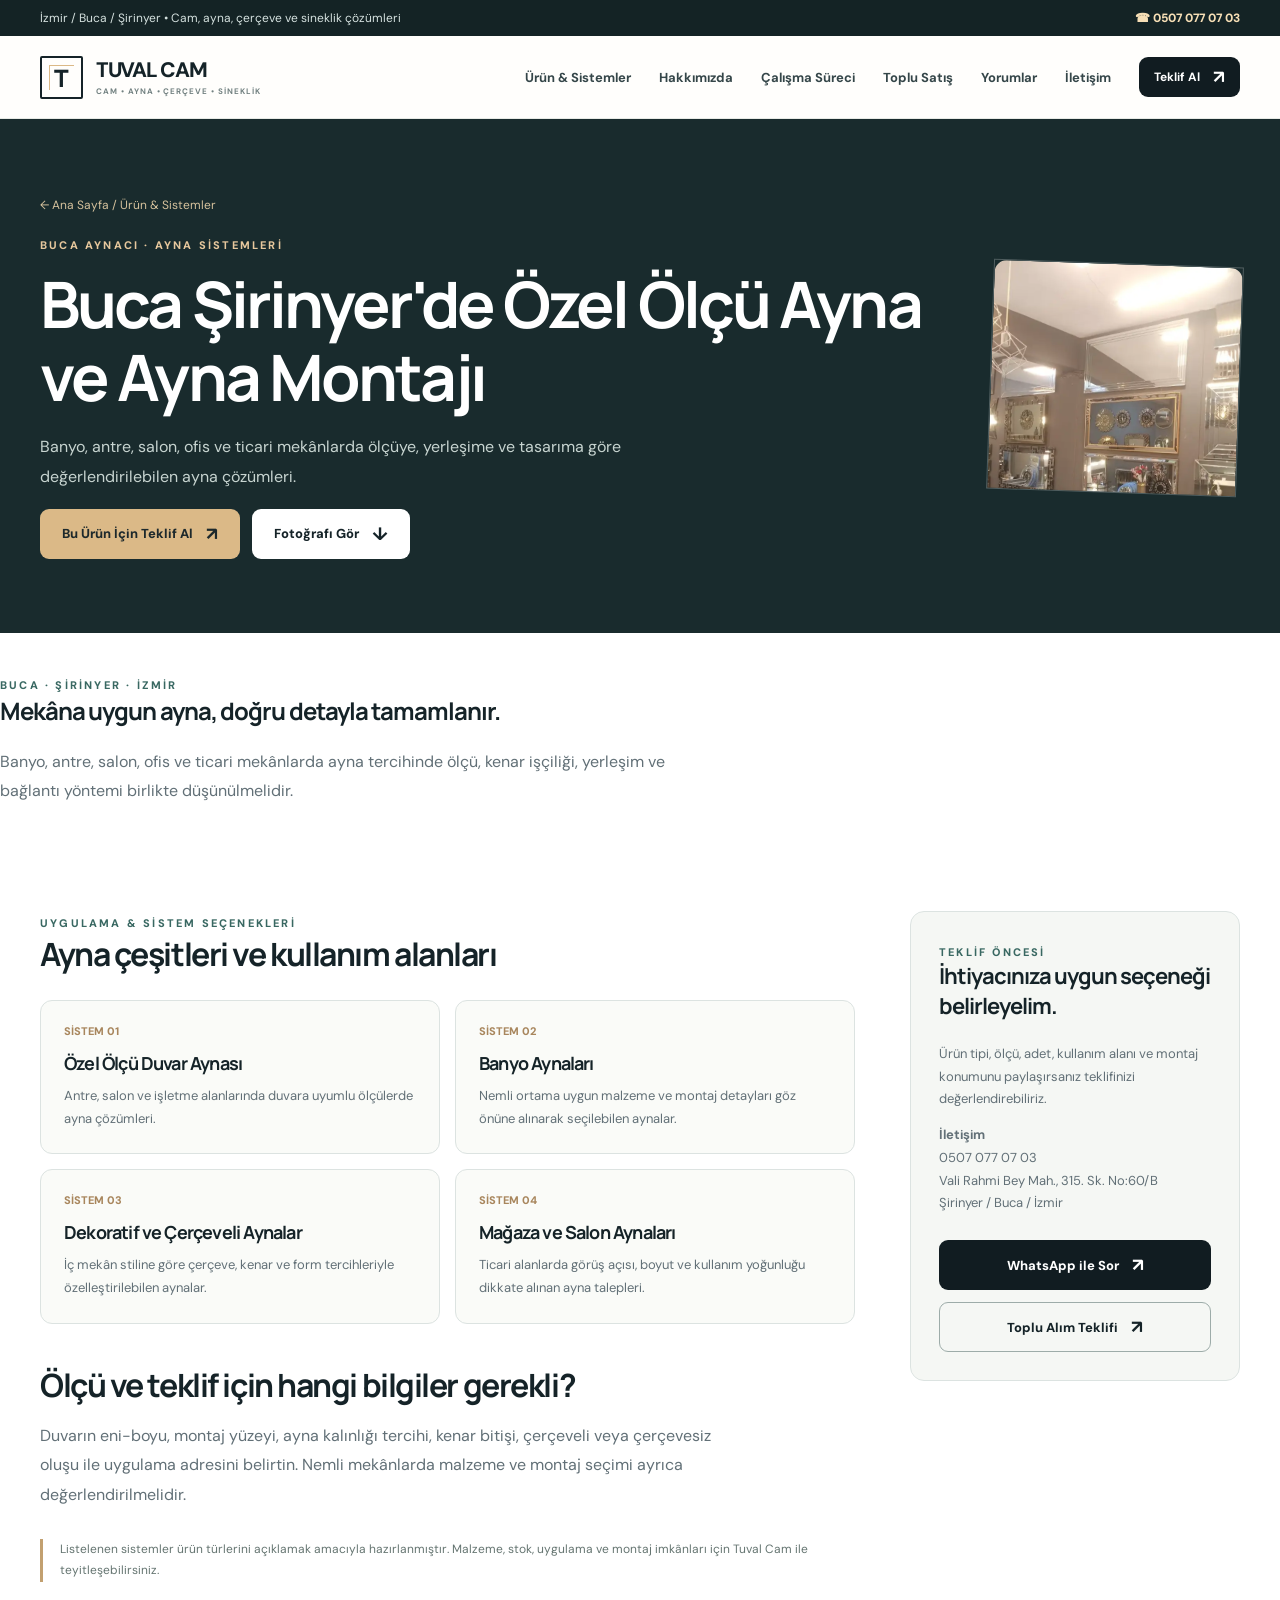
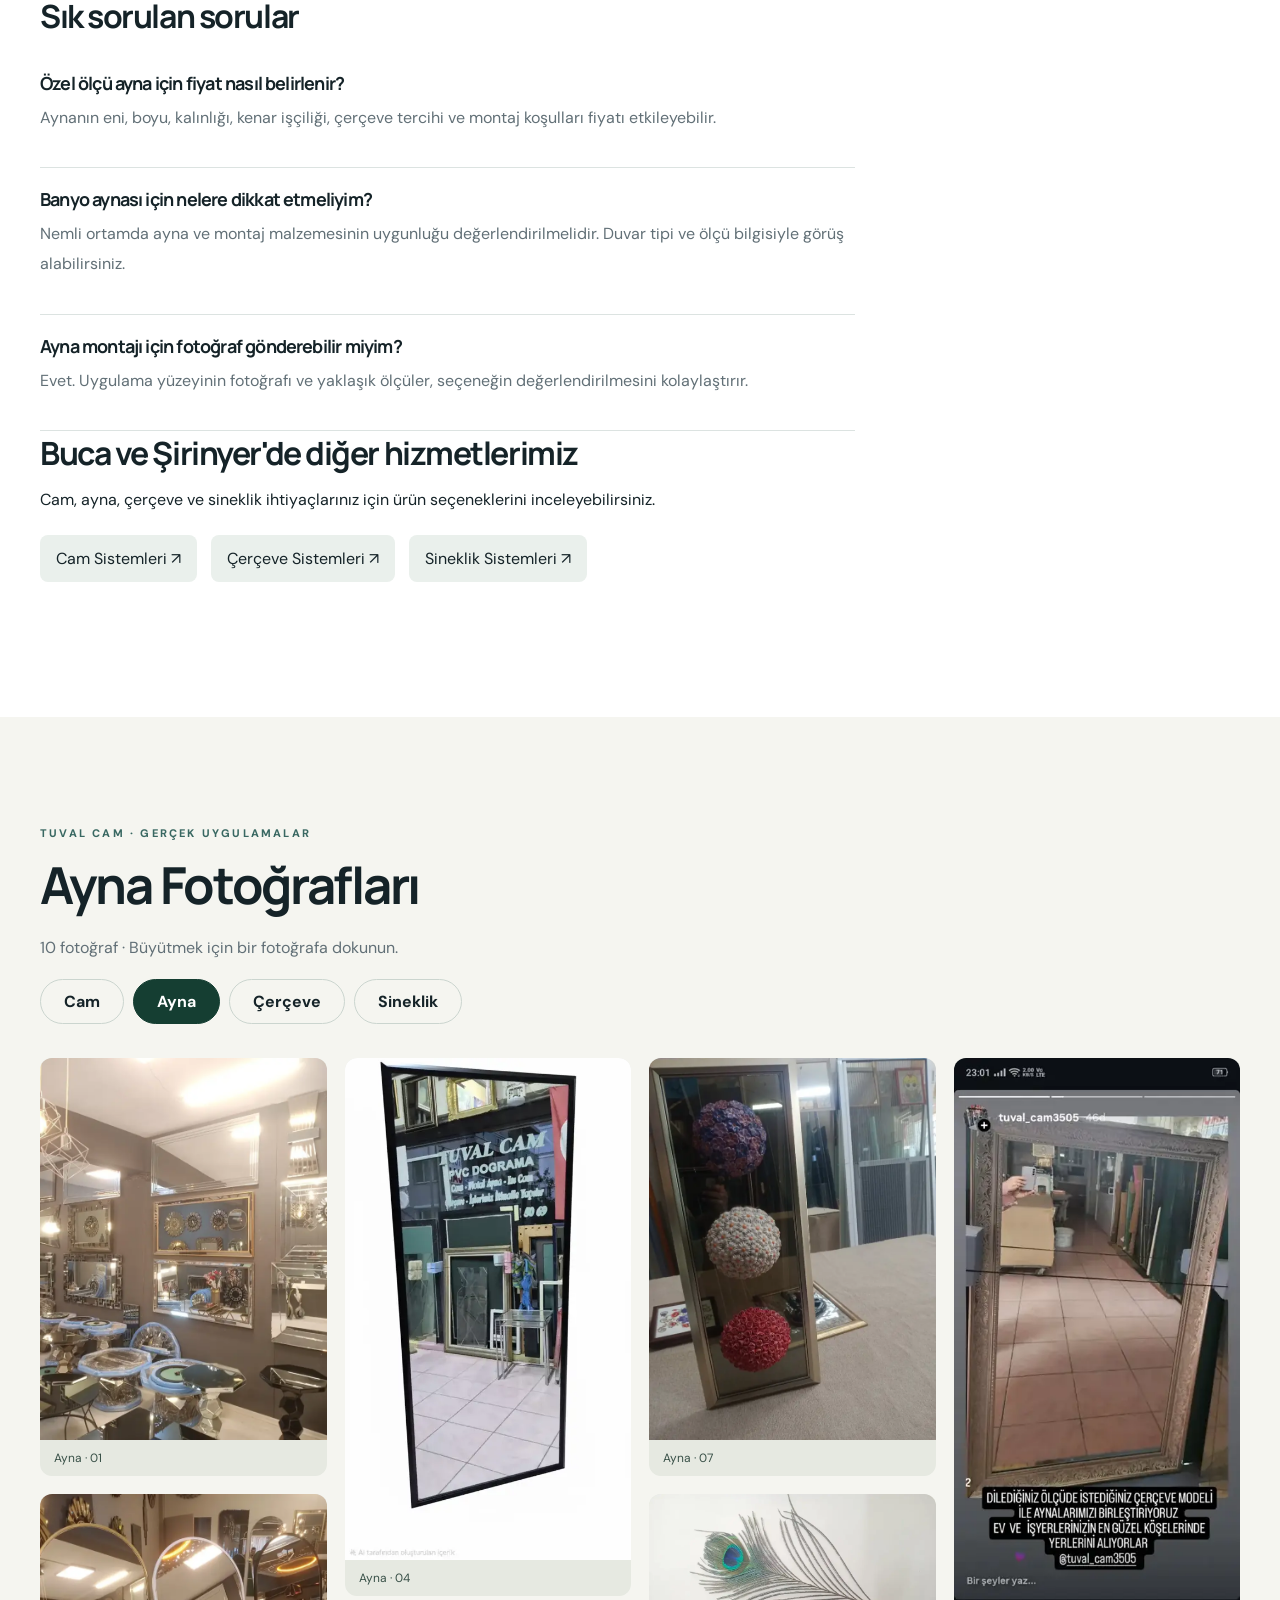
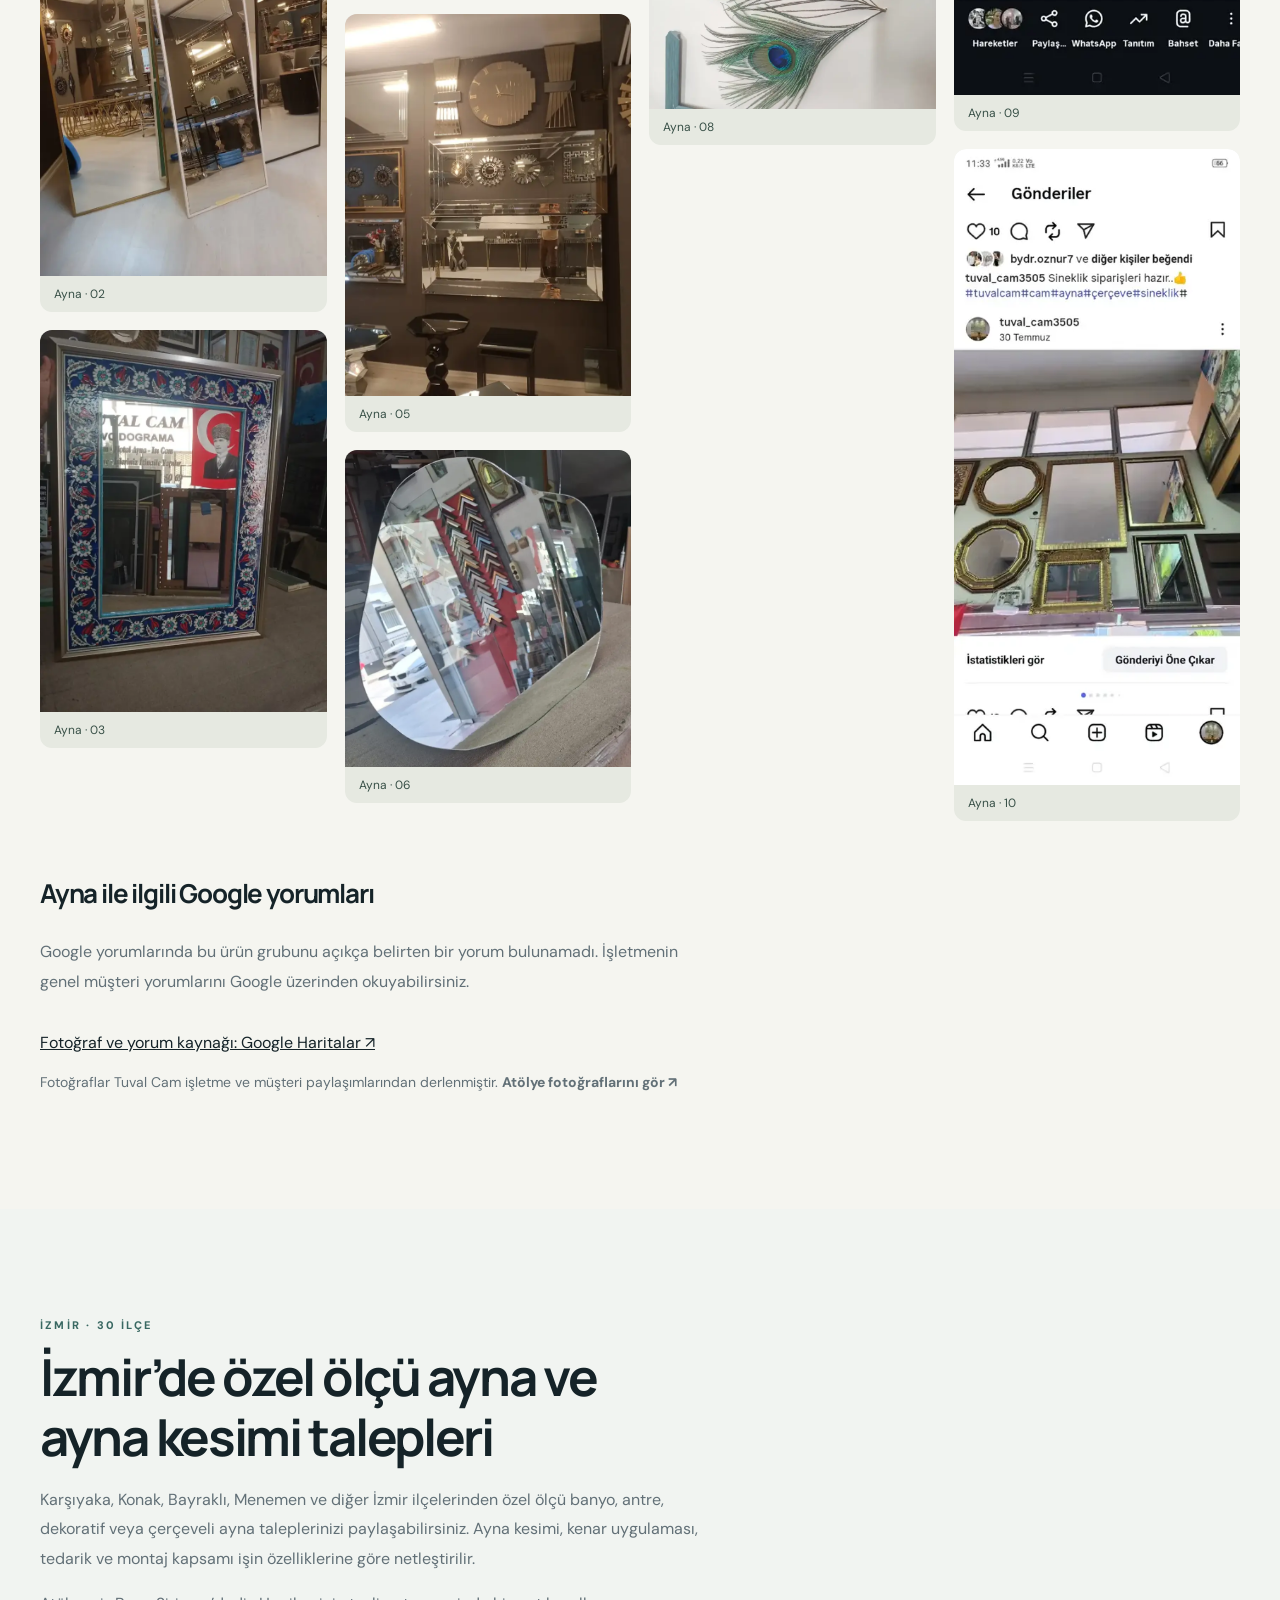
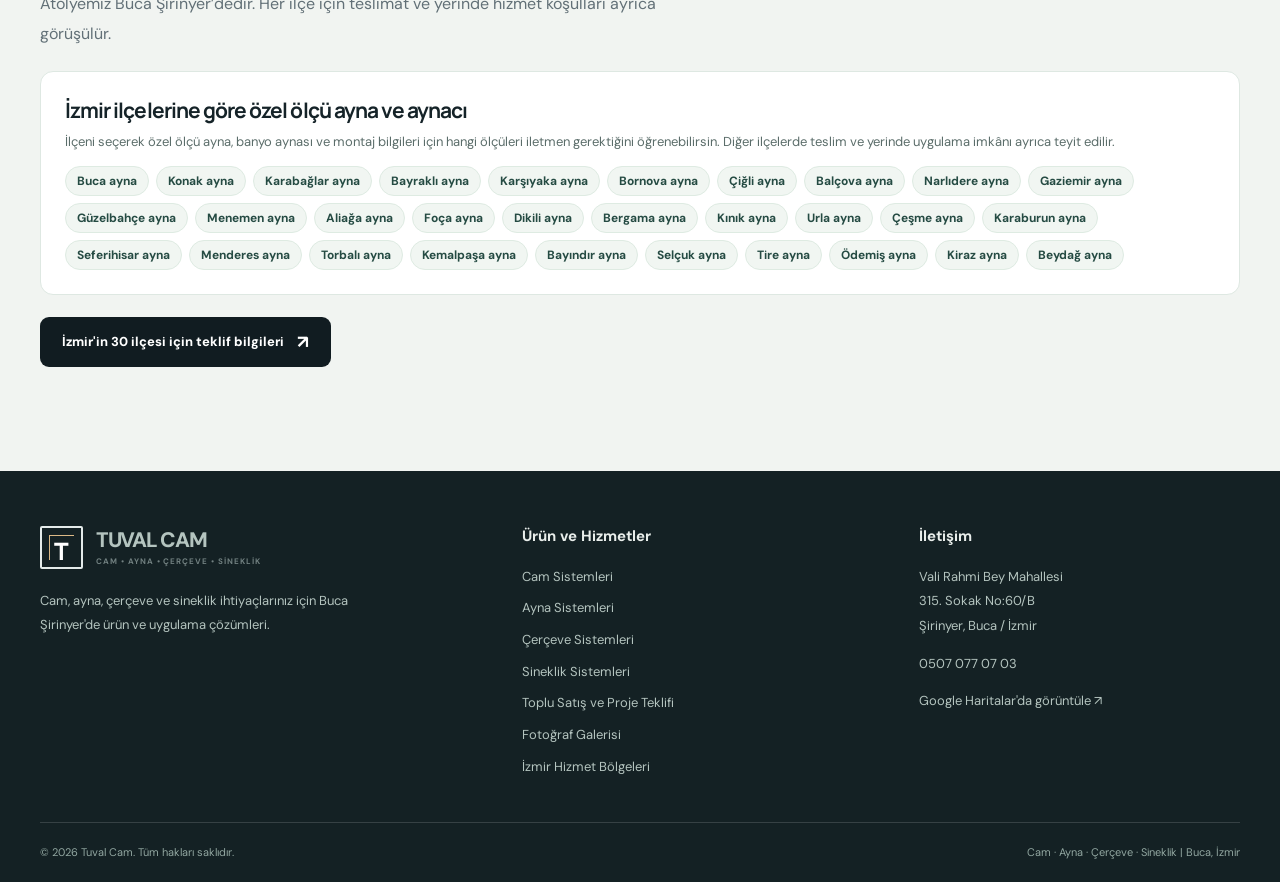
==== commit eb6908d3: "SEO: add all 30 Izmir districts to ayna service page with district links" ====
--- a/ayna/index.html
+++ b/ayna/index.html
@@ -83,6 +83,8 @@
 .tuval-thumb::after{content:'Temsili görsel';position:absolute;right:10px;bottom:10px;background:#ffffffd9;padding:5px 9px;border-radius:3px;font-size:10px;color:#41514a}
 
 .seo-prose{margin:40px 0}.seo-prose p,.faq-item p{line-height:1.85;color:var(--muted)}.faq-item{padding:19px 0;border-bottom:1px solid var(--line)}.faq-item h3{font-size:18px;margin-bottom:8px}.seo-related{display:flex;flex-wrap:wrap;gap:14px;margin:25px 0 45px}.seo-related a{padding:13px 16px;background:#eaf0ec;border-radius:8px;color:var(--ink)}.seo-related a:hover{background:#dfe8df}.service-photo{width:100%;max-height:430px;object-fit:cover;border-radius:14px}.service-gallery{padding:50px 0;background:#f5f5f0}.service-gallery .service-photo{max-width:500px;object-fit:cover}.seo-note{margin-top:20px;font-size:14px;color:var(--muted)}.detail-figure img{width:100%;height:360px;object-fit:cover;border-radius:12px}@media(max-width:680px){.detail-figure img{height:280px}.seo-prose{margin:22px 0}}
+
+.district-directory{background:#fff;border:1px solid #dee8e2;border-radius:13px;padding:24px;margin:22px 0}.district-directory h3{font-size:21px;margin:0 0 9px}.district-directory p{font-size:13px;color:#5b6d6a;margin-bottom:16px}.district-directory ul{list-style:none;display:flex;flex-wrap:wrap;gap:7px;margin:0;padding:0}.district-directory li a{display:inline-block;font-size:12px;font-weight:700;background:#f1f6f2;border:1px solid #deebe2;color:#254b43;border-radius:24px;padding:6px 11px;text-decoration:none}.district-directory li a:hover{background:#dfece4;border-color:#8ab6a1}@media(max-width:650px){.district-directory{padding:18px}.district-directory h3{font-size:18px}}
 </style>
 <script type="application/ld+json">{"@context":"https://schema.org","@graph":[{"@type":"WebPage","@id":"https://www.tuvalcam.com/ayna/","url":"https://www.tuvalcam.com/ayna/","name":"Buca Aynacı, İzmir Özel Ölçü Ayna | Tuval Cam","description":"Buca Şirinyer merkezli Tuval Cam'da İzmir geneli özel ölçü ayna, banyo aynası ve dekoratif ayna taleplerini görüşün. Kesim, montaj ve tedarik için teklif alın.","isPartOf":{"@id":"https://www.tuvalcam.com/#website"},"about":{"@id":"https://www.tuvalcam.com/#isletme"}},{"@type":"Service","@id":"https://www.tuvalcam.com/ayna/#hizmet","name":"Buca Şirinyer'de Özel Ölçü Ayna ve Ayna Montajı","serviceType":"Ayna Sistemleri","description":"Buca Şirinyer merkezli Tuval Cam'da İzmir geneli özel ölçü ayna, banyo aynası ve dekoratif ayna taleplerini görüşün. Kesim, montaj ve tedarik için teklif alın.","provider":{"@id":"https://www.tuvalcam.com/#isletme"},"areaServed":[{"@type":"Place","name":"Buca, İzmir"},{"@type":"Place","name":"Şirinyer, Buca"},{"@type":"AdministrativeArea","name":"İzmir"}],"url":"https://www.tuvalcam.com/ayna/"},{"@type":"BreadcrumbList","itemListElement":[{"@type":"ListItem","position":1,"name":"Ana Sayfa","item":"https://www.tuvalcam.com/"},{"@type":"ListItem","position":2,"name":"Ayna","item":"https://www.tuvalcam.com/ayna/"}]}]}</script>
 <link rel="stylesheet" href="/photo-gallery.css"></head><body>
@@ -144,7 +146,7 @@
    <section id="product-reviews" class="product-reviews" aria-label="Müşteri yorumları"></section>
    <p class="seo-note">Fotoğraflar Tuval Cam işletme ve müşteri paylaşımlarından derlenmiştir. <a href="/#atolye"><strong>Atölye fotoğraflarını gör ↗</strong></a></p>
    </div></section>
-<section class="section" id="izmir-talep" style="background:#f1f4f1"><div class="container"><span class="eyebrow">İZMİR · 30 İLÇE</span><h2 class="section-title">İzmir’de özel ölçü ayna ve ayna kesimi talepleri</h2><p class="lead">Karşıyaka, Konak, Bayraklı, Menemen ve diğer İzmir ilçelerinden özel ölçü banyo, antre, dekoratif veya çerçeveli ayna taleplerinizi paylaşabilirsiniz. Ayna kesimi, kenar uygulaması, tedarik ve montaj kapsamı işin özelliklerine göre netleştirilir.</p><p class="lead">Atölyemiz Buca Şirinyer’dedir. Her ilçe için teslimat ve yerinde hizmet koşulları ayrıca görüşülür.</p><a class="btn dark" href="/izmir/">İzmir'in 30 ilçesi için teklif bilgileri <span class="arrow">↗</span></a></div></section>
+<section class="section" id="izmir-talep" style="background:#f1f4f1"><div class="container"><span class="eyebrow">İZMİR · 30 İLÇE</span><h2 class="section-title">İzmir’de özel ölçü ayna ve ayna kesimi talepleri</h2><p class="lead">Karşıyaka, Konak, Bayraklı, Menemen ve diğer İzmir ilçelerinden özel ölçü banyo, antre, dekoratif veya çerçeveli ayna taleplerinizi paylaşabilirsiniz. Ayna kesimi, kenar uygulaması, tedarik ve montaj kapsamı işin özelliklerine göre netleştirilir.</p><p class="lead">Atölyemiz Buca Şirinyer’dedir. Her ilçe için teslimat ve yerinde hizmet koşulları ayrıca görüşülür.</p><div class="district-directory" aria-labelledby="ayna-ilce-title"><h3 id="ayna-ilce-title">İzmir ilçelerine göre özel ölçü ayna ve aynacı</h3><p>İlçeni seçerek özel ölçü ayna, banyo aynası ve montaj bilgileri için hangi ölçüleri iletmen gerektiğini öğrenebilirsin. Diğer ilçelerde teslim ve yerinde uygulama imkânı ayrıca teyit edilir.</p><ul><li><a href="/izmir/#ilce-buca" title="Buca ayna için ölçü ve teklif bilgileri">Buca ayna</a></li><li><a href="/izmir/#ilce-konak" title="Konak ayna için ölçü ve teklif bilgileri">Konak ayna</a></li><li><a href="/izmir/#ilce-karabaglar" title="Karabağlar ayna için ölçü ve teklif bilgileri">Karabağlar ayna</a></li><li><a href="/izmir/#ilce-bayrakli" title="Bayraklı ayna için ölçü ve teklif bilgileri">Bayraklı ayna</a></li><li><a href="/izmir/#ilce-karsiyaka" title="Karşıyaka ayna için ölçü ve teklif bilgileri">Karşıyaka ayna</a></li><li><a href="/izmir/#ilce-bornova" title="Bornova ayna için ölçü ve teklif bilgileri">Bornova ayna</a></li><li><a href="/izmir/#ilce-cigli" title="Çiğli ayna için ölçü ve teklif bilgileri">Çiğli ayna</a></li><li><a href="/izmir/#ilce-balcova" title="Balçova ayna için ölçü ve teklif bilgileri">Balçova ayna</a></li><li><a href="/izmir/#ilce-narlidere" title="Narlıdere ayna için ölçü ve teklif bilgileri">Narlıdere ayna</a></li><li><a href="/izmir/#ilce-gaziemir" title="Gaziemir ayna için ölçü ve teklif bilgileri">Gaziemir ayna</a></li><li><a href="/izmir/#ilce-guzelbahce" title="Güzelbahçe ayna için ölçü ve teklif bilgileri">Güzelbahçe ayna</a></li><li><a href="/izmir/#ilce-menemen" title="Menemen ayna için ölçü ve teklif bilgileri">Menemen ayna</a></li><li><a href="/izmir/#ilce-aliaga" title="Aliağa ayna için ölçü ve teklif bilgileri">Aliağa ayna</a></li><li><a href="/izmir/#ilce-foca" title="Foça ayna için ölçü ve teklif bilgileri">Foça ayna</a></li><li><a href="/izmir/#ilce-dikili" title="Dikili ayna için ölçü ve teklif bilgileri">Dikili ayna</a></li><li><a href="/izmir/#ilce-bergama" title="Bergama ayna için ölçü ve teklif bilgileri">Bergama ayna</a></li><li><a href="/izmir/#ilce-kinik" title="Kınık ayna için ölçü ve teklif bilgileri">Kınık ayna</a></li><li><a href="/izmir/#ilce-urla" title="Urla ayna için ölçü ve teklif bilgileri">Urla ayna</a></li><li><a href="/izmir/#ilce-cesme" title="Çeşme ayna için ölçü ve teklif bilgileri">Çeşme ayna</a></li><li><a href="/izmir/#ilce-karaburun" title="Karaburun ayna için ölçü ve teklif bilgileri">Karaburun ayna</a></li><li><a href="/izmir/#ilce-seferihisar" title="Seferihisar ayna için ölçü ve teklif bilgileri">Seferihisar ayna</a></li><li><a href="/izmir/#ilce-menderes" title="Menderes ayna için ölçü ve teklif bilgileri">Menderes ayna</a></li><li><a href="/izmir/#ilce-torbali" title="Torbalı ayna için ölçü ve teklif bilgileri">Torbalı ayna</a></li><li><a href="/izmir/#ilce-kemalpasa" title="Kemalpaşa ayna için ölçü ve teklif bilgileri">Kemalpaşa ayna</a></li><li><a href="/izmir/#ilce-bayindir" title="Bayındır ayna için ölçü ve teklif bilgileri">Bayındır ayna</a></li><li><a href="/izmir/#ilce-selcuk" title="Selçuk ayna için ölçü ve teklif bilgileri">Selçuk ayna</a></li><li><a href="/izmir/#ilce-tire" title="Tire ayna için ölçü ve teklif bilgileri">Tire ayna</a></li><li><a href="/izmir/#ilce-odemis" title="Ödemiş ayna için ölçü ve teklif bilgileri">Ödemiş ayna</a></li><li><a href="/izmir/#ilce-kiraz" title="Kiraz ayna için ölçü ve teklif bilgileri">Kiraz ayna</a></li><li><a href="/izmir/#ilce-beydag" title="Beydağ ayna için ölçü ve teklif bilgileri">Beydağ ayna</a></li></ul></div><a class="btn dark" href="/izmir/">İzmir'in 30 ilçesi için teklif bilgileri <span class="arrow">↗</span></a></div></section>
 </main>
 <footer><div class="container"><div class="footer-grid"><div><a href="/" class="brand"><span class="mark" style="border-color:#e4ebea;color:#fff">T</span><span class="brand-text">TUVAL CAM<span>CAM • AYNA • ÇERÇEVE • SİNEKLİK</span></span></a><p style="margin-top:20px;max-width:330px">Cam, ayna, çerçeve ve sineklik ihtiyaçlarınız için Buca Şirinyer'de ürün ve uygulama çözümleri.</p></div><div><h4>Ürün ve Hizmetler</h4><nav><a href="/cam/">Cam Sistemleri</a><a href="/ayna/">Ayna Sistemleri</a><a href="/cerceve/">Çerçeve Sistemleri</a><a href="/sineklik/">Sineklik Sistemleri</a><a href="/#kurumsal">Toplu Satış ve Proje Teklifi</a><a href="/#galeri">Fotoğraf Galerisi</a><a href="/izmir/">İzmir Hizmet Bölgeleri</a></nav></div><div><h4>İletişim</h4><p>Vali Rahmi Bey Mahallesi<br>315. Sokak No:60/B<br>Şirinyer, Buca / İzmir</p><p><a href="tel:+905070770703">0507 077 07 03</a></p><a target="_blank" rel="noopener noreferrer" href="https://www.google.com/maps/search/?api=1&amp;query=Tuval+Cam+Buca">Google Haritalar'da görüntüle ↗</a></div></div><div class="copyright"><span>© 2026 Tuval Cam. Tüm hakları saklıdır.</span><span>Cam · Ayna · Çerçeve · Sineklik | Buca, İzmir</span></div></div></footer>
 <script>document.getElementById("menuToggle")?.addEventListener("click",function(){let el=document.getElementById("mainNav");let open=el.classList.toggle("open");this.setAttribute("aria-expanded",open?"true":"false")});</script>
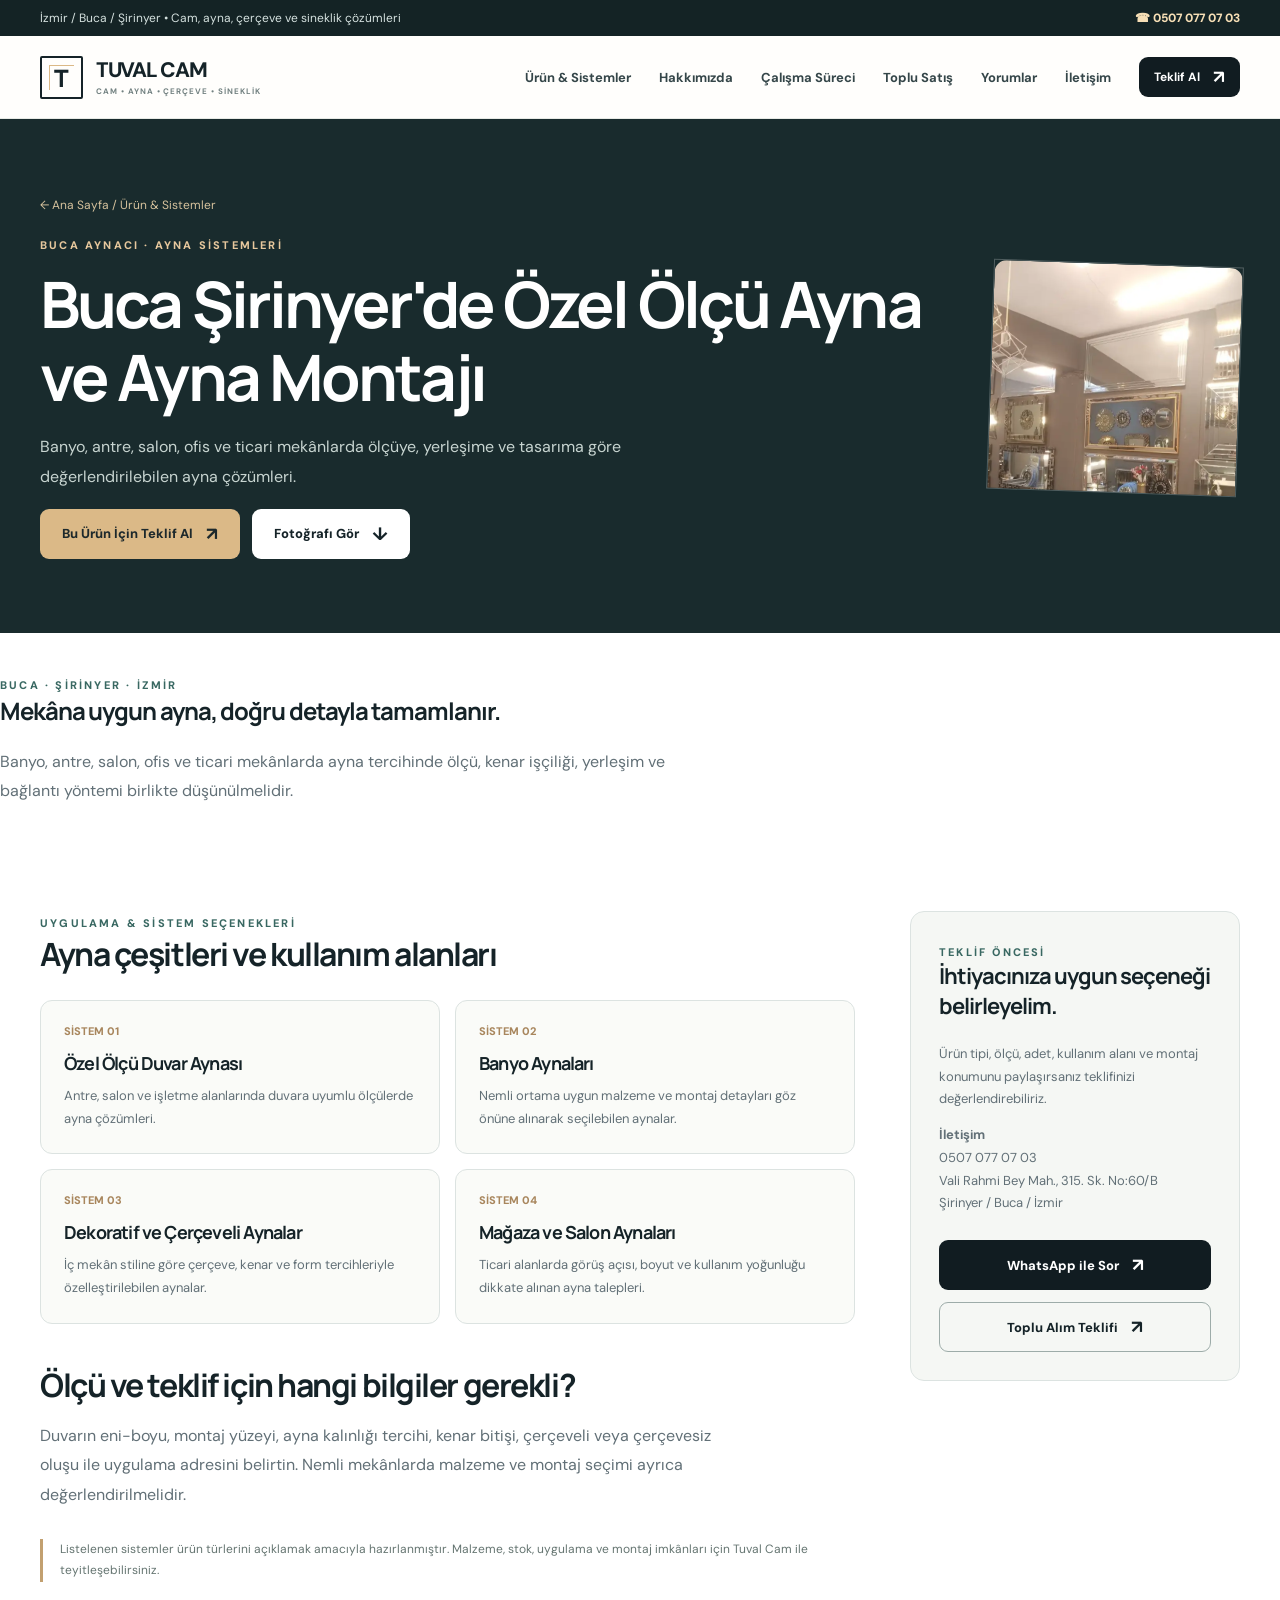
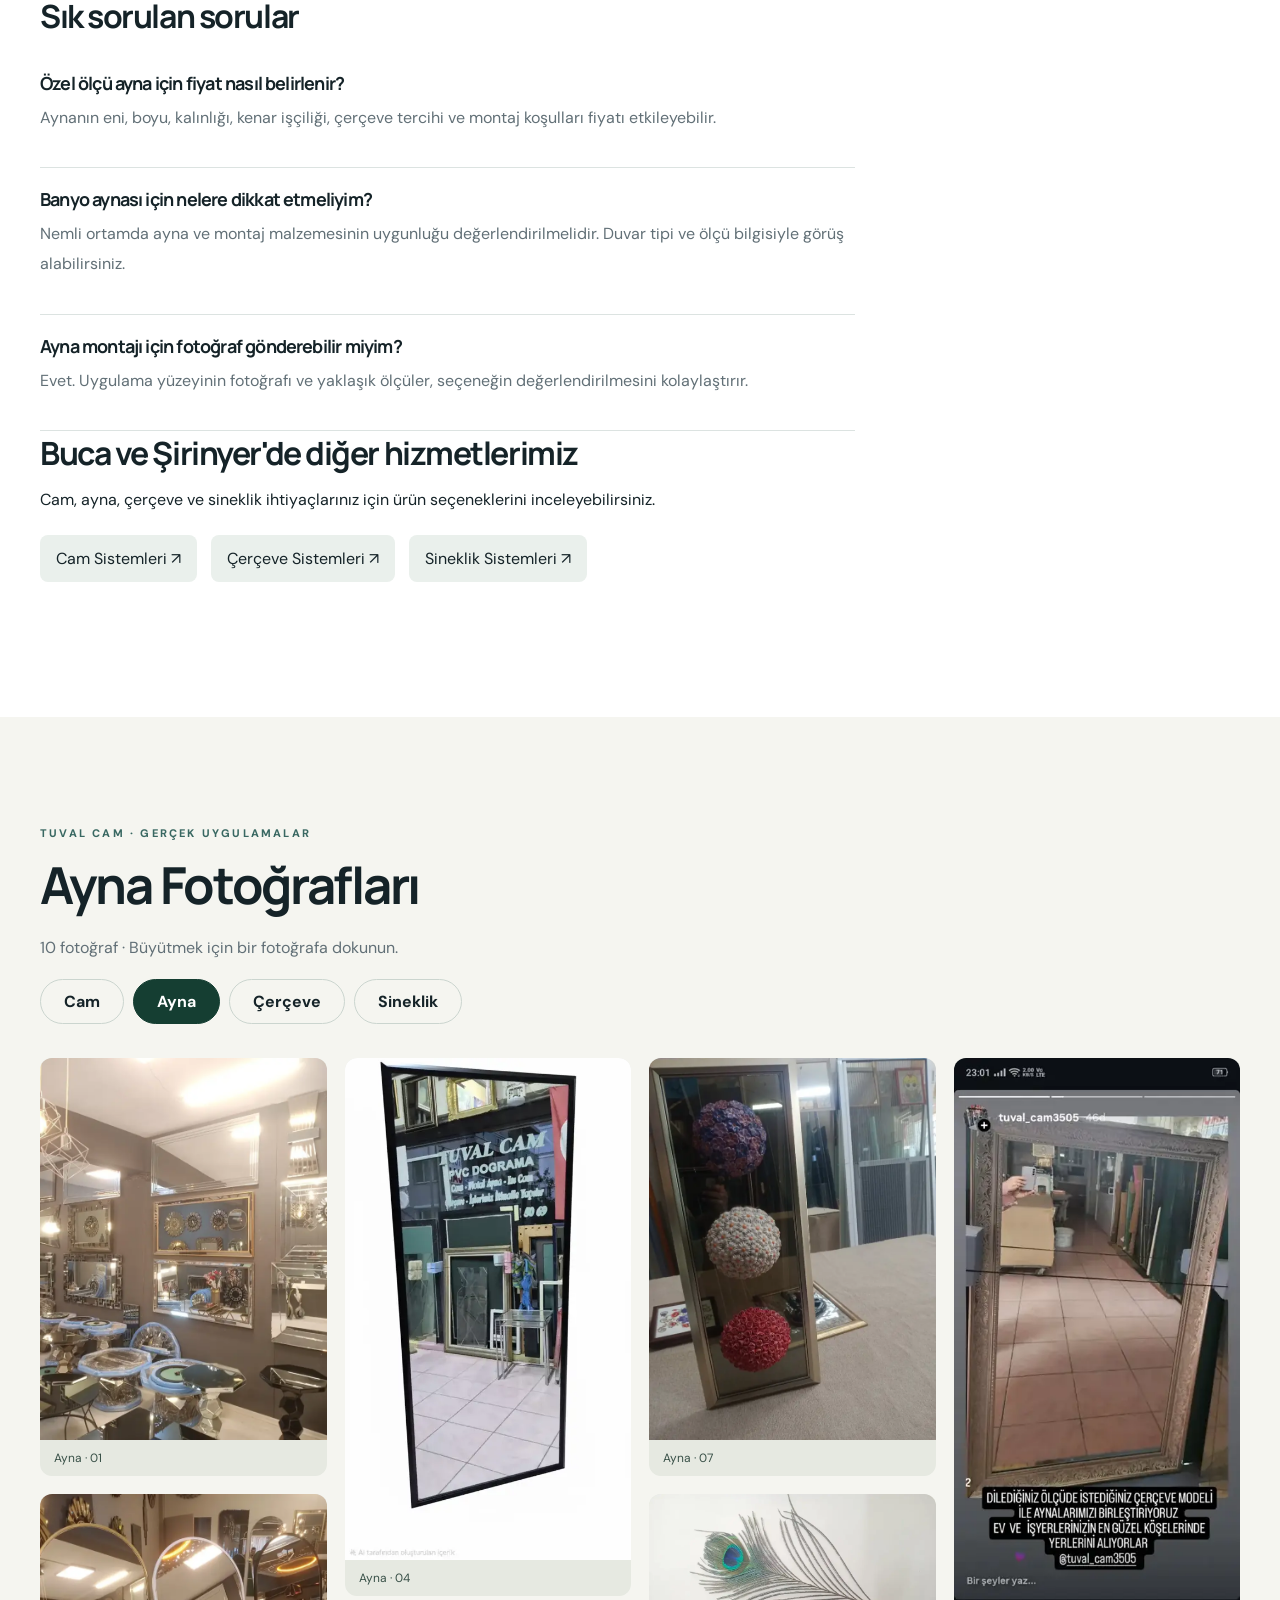
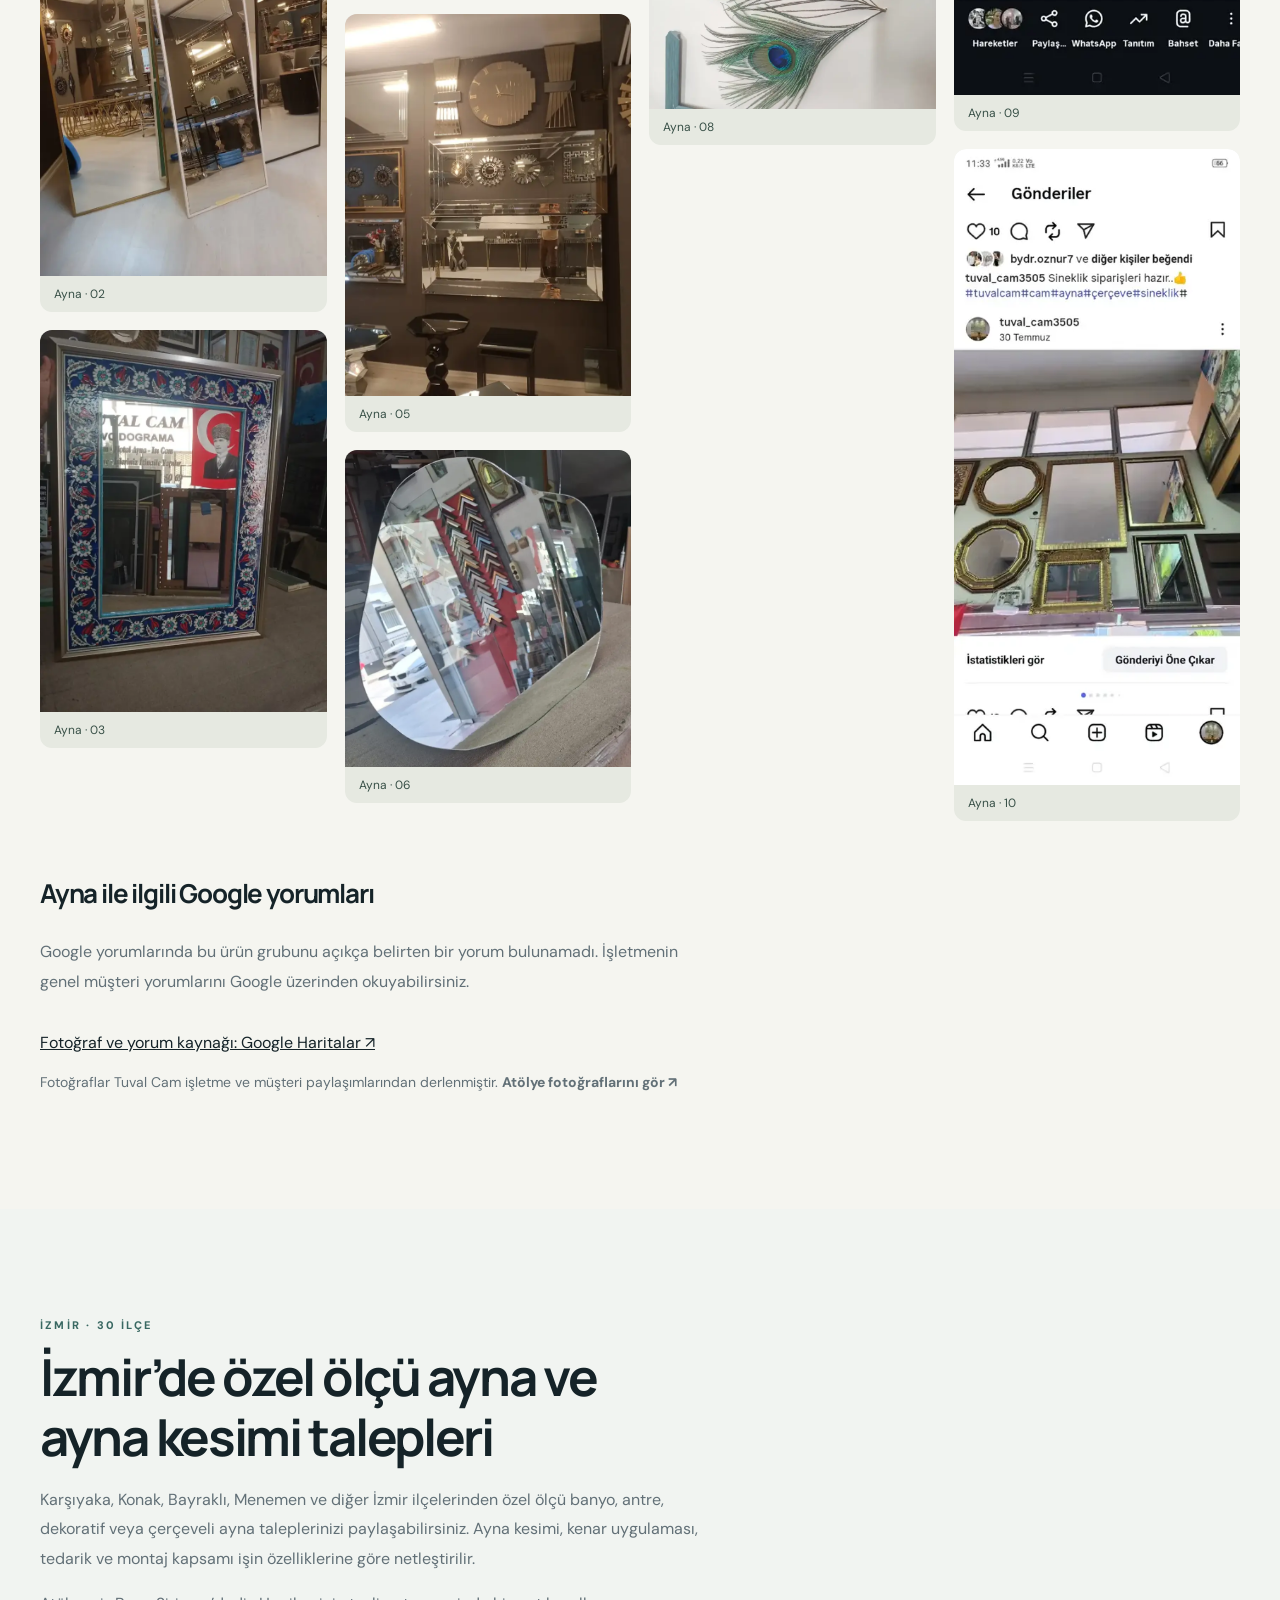
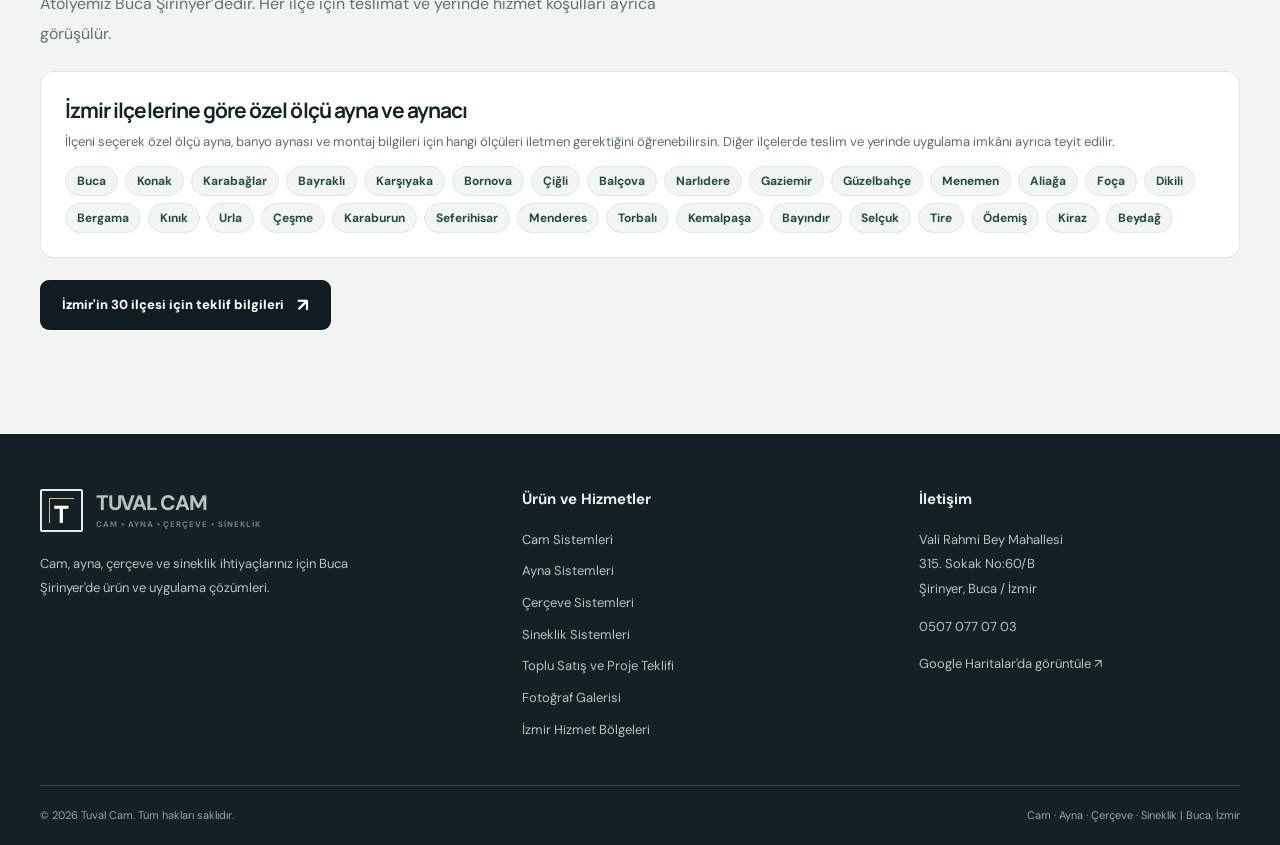
==== commit ef6ce230: "SEO: simplify 30 district navigation labels and reduce keyword repetition" ====
--- a/ayna/index.html
+++ b/ayna/index.html
@@ -146,7 +146,7 @@
    <section id="product-reviews" class="product-reviews" aria-label="Müşteri yorumları"></section>
    <p class="seo-note">Fotoğraflar Tuval Cam işletme ve müşteri paylaşımlarından derlenmiştir. <a href="/#atolye"><strong>Atölye fotoğraflarını gör ↗</strong></a></p>
    </div></section>
-<section class="section" id="izmir-talep" style="background:#f1f4f1"><div class="container"><span class="eyebrow">İZMİR · 30 İLÇE</span><h2 class="section-title">İzmir’de özel ölçü ayna ve ayna kesimi talepleri</h2><p class="lead">Karşıyaka, Konak, Bayraklı, Menemen ve diğer İzmir ilçelerinden özel ölçü banyo, antre, dekoratif veya çerçeveli ayna taleplerinizi paylaşabilirsiniz. Ayna kesimi, kenar uygulaması, tedarik ve montaj kapsamı işin özelliklerine göre netleştirilir.</p><p class="lead">Atölyemiz Buca Şirinyer’dedir. Her ilçe için teslimat ve yerinde hizmet koşulları ayrıca görüşülür.</p><div class="district-directory" aria-labelledby="ayna-ilce-title"><h3 id="ayna-ilce-title">İzmir ilçelerine göre özel ölçü ayna ve aynacı</h3><p>İlçeni seçerek özel ölçü ayna, banyo aynası ve montaj bilgileri için hangi ölçüleri iletmen gerektiğini öğrenebilirsin. Diğer ilçelerde teslim ve yerinde uygulama imkânı ayrıca teyit edilir.</p><ul><li><a href="/izmir/#ilce-buca" title="Buca ayna için ölçü ve teklif bilgileri">Buca ayna</a></li><li><a href="/izmir/#ilce-konak" title="Konak ayna için ölçü ve teklif bilgileri">Konak ayna</a></li><li><a href="/izmir/#ilce-karabaglar" title="Karabağlar ayna için ölçü ve teklif bilgileri">Karabağlar ayna</a></li><li><a href="/izmir/#ilce-bayrakli" title="Bayraklı ayna için ölçü ve teklif bilgileri">Bayraklı ayna</a></li><li><a href="/izmir/#ilce-karsiyaka" title="Karşıyaka ayna için ölçü ve teklif bilgileri">Karşıyaka ayna</a></li><li><a href="/izmir/#ilce-bornova" title="Bornova ayna için ölçü ve teklif bilgileri">Bornova ayna</a></li><li><a href="/izmir/#ilce-cigli" title="Çiğli ayna için ölçü ve teklif bilgileri">Çiğli ayna</a></li><li><a href="/izmir/#ilce-balcova" title="Balçova ayna için ölçü ve teklif bilgileri">Balçova ayna</a></li><li><a href="/izmir/#ilce-narlidere" title="Narlıdere ayna için ölçü ve teklif bilgileri">Narlıdere ayna</a></li><li><a href="/izmir/#ilce-gaziemir" title="Gaziemir ayna için ölçü ve teklif bilgileri">Gaziemir ayna</a></li><li><a href="/izmir/#ilce-guzelbahce" title="Güzelbahçe ayna için ölçü ve teklif bilgileri">Güzelbahçe ayna</a></li><li><a href="/izmir/#ilce-menemen" title="Menemen ayna için ölçü ve teklif bilgileri">Menemen ayna</a></li><li><a href="/izmir/#ilce-aliaga" title="Aliağa ayna için ölçü ve teklif bilgileri">Aliağa ayna</a></li><li><a href="/izmir/#ilce-foca" title="Foça ayna için ölçü ve teklif bilgileri">Foça ayna</a></li><li><a href="/izmir/#ilce-dikili" title="Dikili ayna için ölçü ve teklif bilgileri">Dikili ayna</a></li><li><a href="/izmir/#ilce-bergama" title="Bergama ayna için ölçü ve teklif bilgileri">Bergama ayna</a></li><li><a href="/izmir/#ilce-kinik" title="Kınık ayna için ölçü ve teklif bilgileri">Kınık ayna</a></li><li><a href="/izmir/#ilce-urla" title="Urla ayna için ölçü ve teklif bilgileri">Urla ayna</a></li><li><a href="/izmir/#ilce-cesme" title="Çeşme ayna için ölçü ve teklif bilgileri">Çeşme ayna</a></li><li><a href="/izmir/#ilce-karaburun" title="Karaburun ayna için ölçü ve teklif bilgileri">Karaburun ayna</a></li><li><a href="/izmir/#ilce-seferihisar" title="Seferihisar ayna için ölçü ve teklif bilgileri">Seferihisar ayna</a></li><li><a href="/izmir/#ilce-menderes" title="Menderes ayna için ölçü ve teklif bilgileri">Menderes ayna</a></li><li><a href="/izmir/#ilce-torbali" title="Torbalı ayna için ölçü ve teklif bilgileri">Torbalı ayna</a></li><li><a href="/izmir/#ilce-kemalpasa" title="Kemalpaşa ayna için ölçü ve teklif bilgileri">Kemalpaşa ayna</a></li><li><a href="/izmir/#ilce-bayindir" title="Bayındır ayna için ölçü ve teklif bilgileri">Bayındır ayna</a></li><li><a href="/izmir/#ilce-selcuk" title="Selçuk ayna için ölçü ve teklif bilgileri">Selçuk ayna</a></li><li><a href="/izmir/#ilce-tire" title="Tire ayna için ölçü ve teklif bilgileri">Tire ayna</a></li><li><a href="/izmir/#ilce-odemis" title="Ödemiş ayna için ölçü ve teklif bilgileri">Ödemiş ayna</a></li><li><a href="/izmir/#ilce-kiraz" title="Kiraz ayna için ölçü ve teklif bilgileri">Kiraz ayna</a></li><li><a href="/izmir/#ilce-beydag" title="Beydağ ayna için ölçü ve teklif bilgileri">Beydağ ayna</a></li></ul></div><a class="btn dark" href="/izmir/">İzmir'in 30 ilçesi için teklif bilgileri <span class="arrow">↗</span></a></div></section>
+<section class="section" id="izmir-talep" style="background:#f1f4f1"><div class="container"><span class="eyebrow">İZMİR · 30 İLÇE</span><h2 class="section-title">İzmir’de özel ölçü ayna ve ayna kesimi talepleri</h2><p class="lead">Karşıyaka, Konak, Bayraklı, Menemen ve diğer İzmir ilçelerinden özel ölçü banyo, antre, dekoratif veya çerçeveli ayna taleplerinizi paylaşabilirsiniz. Ayna kesimi, kenar uygulaması, tedarik ve montaj kapsamı işin özelliklerine göre netleştirilir.</p><p class="lead">Atölyemiz Buca Şirinyer’dedir. Her ilçe için teslimat ve yerinde hizmet koşulları ayrıca görüşülür.</p><div class="district-directory" aria-labelledby="ayna-ilce-title"><h3 id="ayna-ilce-title">İzmir ilçelerine göre özel ölçü ayna ve aynacı</h3><p>İlçeni seçerek özel ölçü ayna, banyo aynası ve montaj bilgileri için hangi ölçüleri iletmen gerektiğini öğrenebilirsin. Diğer ilçelerde teslim ve yerinde uygulama imkânı ayrıca teyit edilir.</p><ul><li><a href="/izmir/#ilce-buca" title="Buca ayna için ölçü ve teklif bilgileri">Buca</a></li><li><a href="/izmir/#ilce-konak" title="Konak ayna için ölçü ve teklif bilgileri">Konak</a></li><li><a href="/izmir/#ilce-karabaglar" title="Karabağlar ayna için ölçü ve teklif bilgileri">Karabağlar</a></li><li><a href="/izmir/#ilce-bayrakli" title="Bayraklı ayna için ölçü ve teklif bilgileri">Bayraklı</a></li><li><a href="/izmir/#ilce-karsiyaka" title="Karşıyaka ayna için ölçü ve teklif bilgileri">Karşıyaka</a></li><li><a href="/izmir/#ilce-bornova" title="Bornova ayna için ölçü ve teklif bilgileri">Bornova</a></li><li><a href="/izmir/#ilce-cigli" title="Çiğli ayna için ölçü ve teklif bilgileri">Çiğli</a></li><li><a href="/izmir/#ilce-balcova" title="Balçova ayna için ölçü ve teklif bilgileri">Balçova</a></li><li><a href="/izmir/#ilce-narlidere" title="Narlıdere ayna için ölçü ve teklif bilgileri">Narlıdere</a></li><li><a href="/izmir/#ilce-gaziemir" title="Gaziemir ayna için ölçü ve teklif bilgileri">Gaziemir</a></li><li><a href="/izmir/#ilce-guzelbahce" title="Güzelbahçe ayna için ölçü ve teklif bilgileri">Güzelbahçe</a></li><li><a href="/izmir/#ilce-menemen" title="Menemen ayna için ölçü ve teklif bilgileri">Menemen</a></li><li><a href="/izmir/#ilce-aliaga" title="Aliağa ayna için ölçü ve teklif bilgileri">Aliağa</a></li><li><a href="/izmir/#ilce-foca" title="Foça ayna için ölçü ve teklif bilgileri">Foça</a></li><li><a href="/izmir/#ilce-dikili" title="Dikili ayna için ölçü ve teklif bilgileri">Dikili</a></li><li><a href="/izmir/#ilce-bergama" title="Bergama ayna için ölçü ve teklif bilgileri">Bergama</a></li><li><a href="/izmir/#ilce-kinik" title="Kınık ayna için ölçü ve teklif bilgileri">Kınık</a></li><li><a href="/izmir/#ilce-urla" title="Urla ayna için ölçü ve teklif bilgileri">Urla</a></li><li><a href="/izmir/#ilce-cesme" title="Çeşme ayna için ölçü ve teklif bilgileri">Çeşme</a></li><li><a href="/izmir/#ilce-karaburun" title="Karaburun ayna için ölçü ve teklif bilgileri">Karaburun</a></li><li><a href="/izmir/#ilce-seferihisar" title="Seferihisar ayna için ölçü ve teklif bilgileri">Seferihisar</a></li><li><a href="/izmir/#ilce-menderes" title="Menderes ayna için ölçü ve teklif bilgileri">Menderes</a></li><li><a href="/izmir/#ilce-torbali" title="Torbalı ayna için ölçü ve teklif bilgileri">Torbalı</a></li><li><a href="/izmir/#ilce-kemalpasa" title="Kemalpaşa ayna için ölçü ve teklif bilgileri">Kemalpaşa</a></li><li><a href="/izmir/#ilce-bayindir" title="Bayındır ayna için ölçü ve teklif bilgileri">Bayındır</a></li><li><a href="/izmir/#ilce-selcuk" title="Selçuk ayna için ölçü ve teklif bilgileri">Selçuk</a></li><li><a href="/izmir/#ilce-tire" title="Tire ayna için ölçü ve teklif bilgileri">Tire</a></li><li><a href="/izmir/#ilce-odemis" title="Ödemiş ayna için ölçü ve teklif bilgileri">Ödemiş</a></li><li><a href="/izmir/#ilce-kiraz" title="Kiraz ayna için ölçü ve teklif bilgileri">Kiraz</a></li><li><a href="/izmir/#ilce-beydag" title="Beydağ ayna için ölçü ve teklif bilgileri">Beydağ</a></li></ul></div><a class="btn dark" href="/izmir/">İzmir'in 30 ilçesi için teklif bilgileri <span class="arrow">↗</span></a></div></section>
 </main>
 <footer><div class="container"><div class="footer-grid"><div><a href="/" class="brand"><span class="mark" style="border-color:#e4ebea;color:#fff">T</span><span class="brand-text">TUVAL CAM<span>CAM • AYNA • ÇERÇEVE • SİNEKLİK</span></span></a><p style="margin-top:20px;max-width:330px">Cam, ayna, çerçeve ve sineklik ihtiyaçlarınız için Buca Şirinyer'de ürün ve uygulama çözümleri.</p></div><div><h4>Ürün ve Hizmetler</h4><nav><a href="/cam/">Cam Sistemleri</a><a href="/ayna/">Ayna Sistemleri</a><a href="/cerceve/">Çerçeve Sistemleri</a><a href="/sineklik/">Sineklik Sistemleri</a><a href="/#kurumsal">Toplu Satış ve Proje Teklifi</a><a href="/#galeri">Fotoğraf Galerisi</a><a href="/izmir/">İzmir Hizmet Bölgeleri</a></nav></div><div><h4>İletişim</h4><p>Vali Rahmi Bey Mahallesi<br>315. Sokak No:60/B<br>Şirinyer, Buca / İzmir</p><p><a href="tel:+905070770703">0507 077 07 03</a></p><a target="_blank" rel="noopener noreferrer" href="https://www.google.com/maps/search/?api=1&amp;query=Tuval+Cam+Buca">Google Haritalar'da görüntüle ↗</a></div></div><div class="copyright"><span>© 2026 Tuval Cam. Tüm hakları saklıdır.</span><span>Cam · Ayna · Çerçeve · Sineklik | Buca, İzmir</span></div></div></footer>
 <script>document.getElementById("menuToggle")?.addEventListener("click",function(){let el=document.getElementById("mainNav");let open=el.classList.toggle("open");this.setAttribute("aria-expanded",open?"true":"false")});</script>
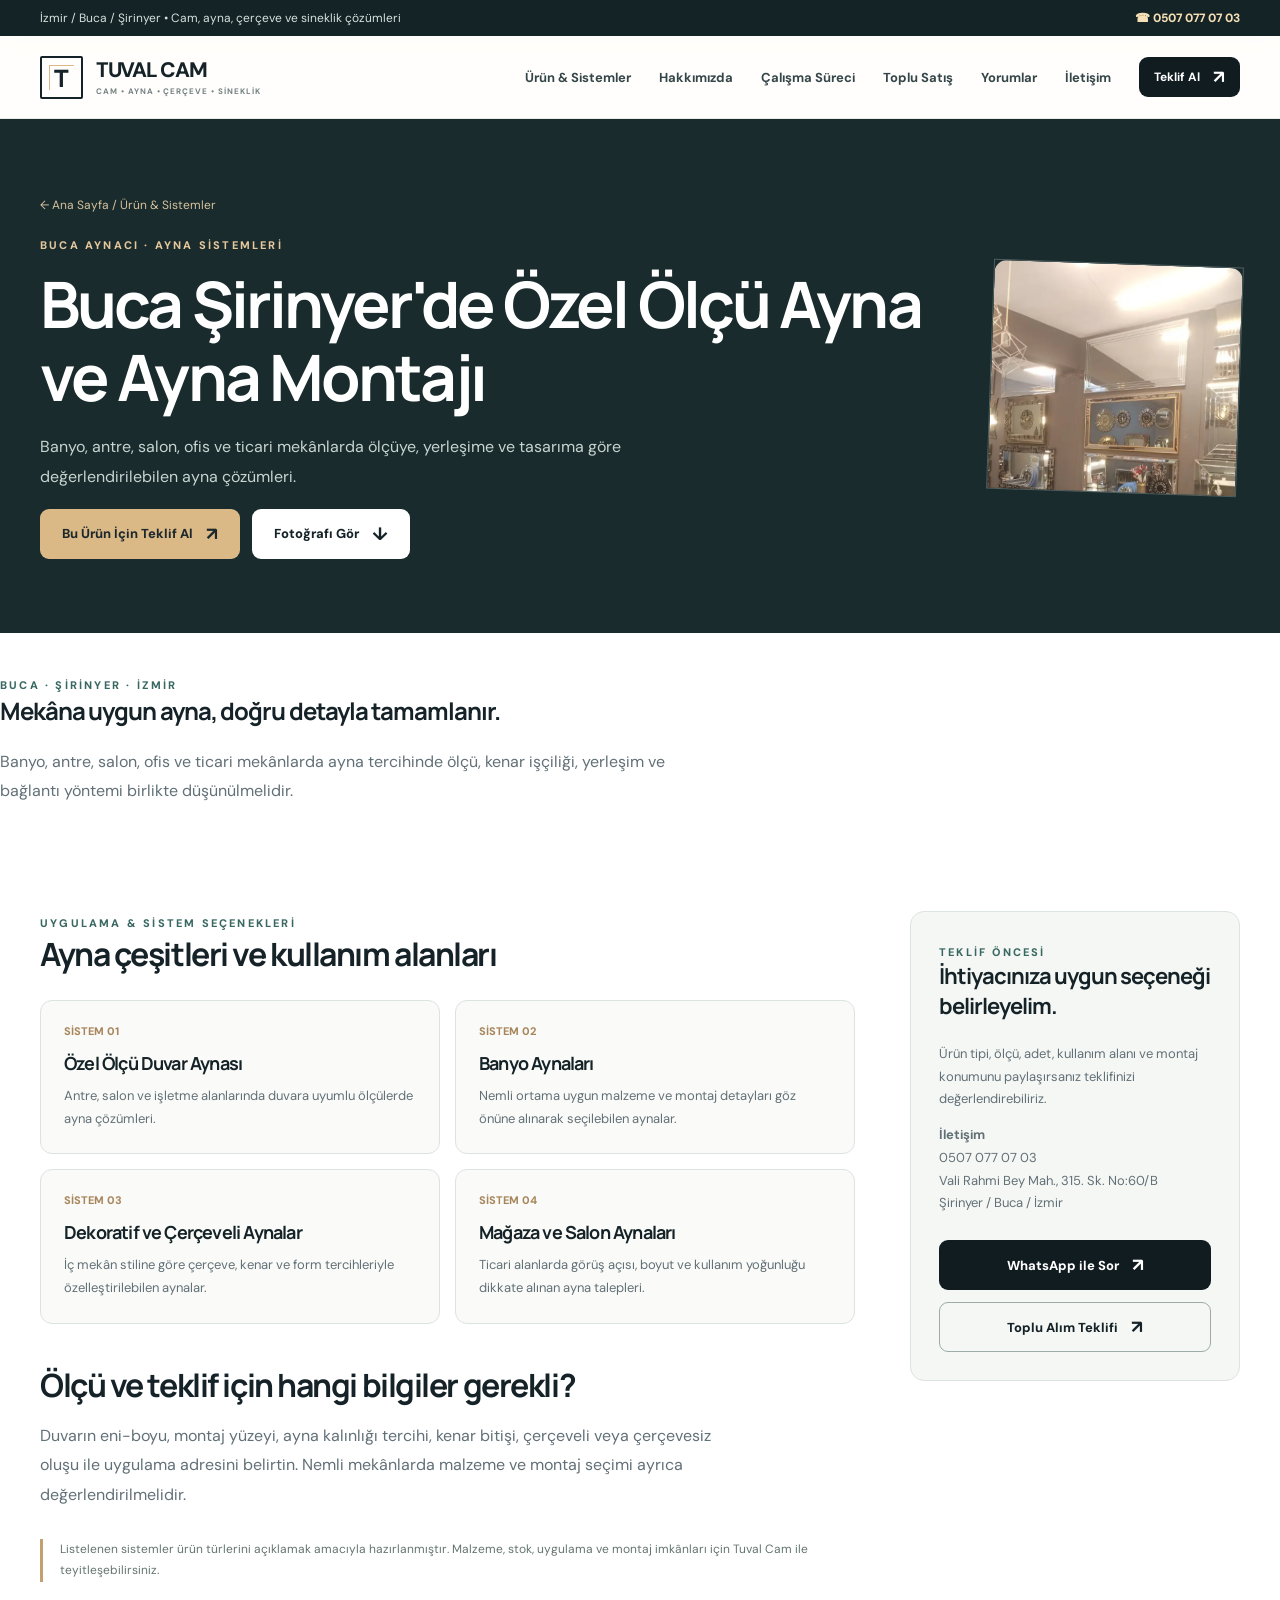
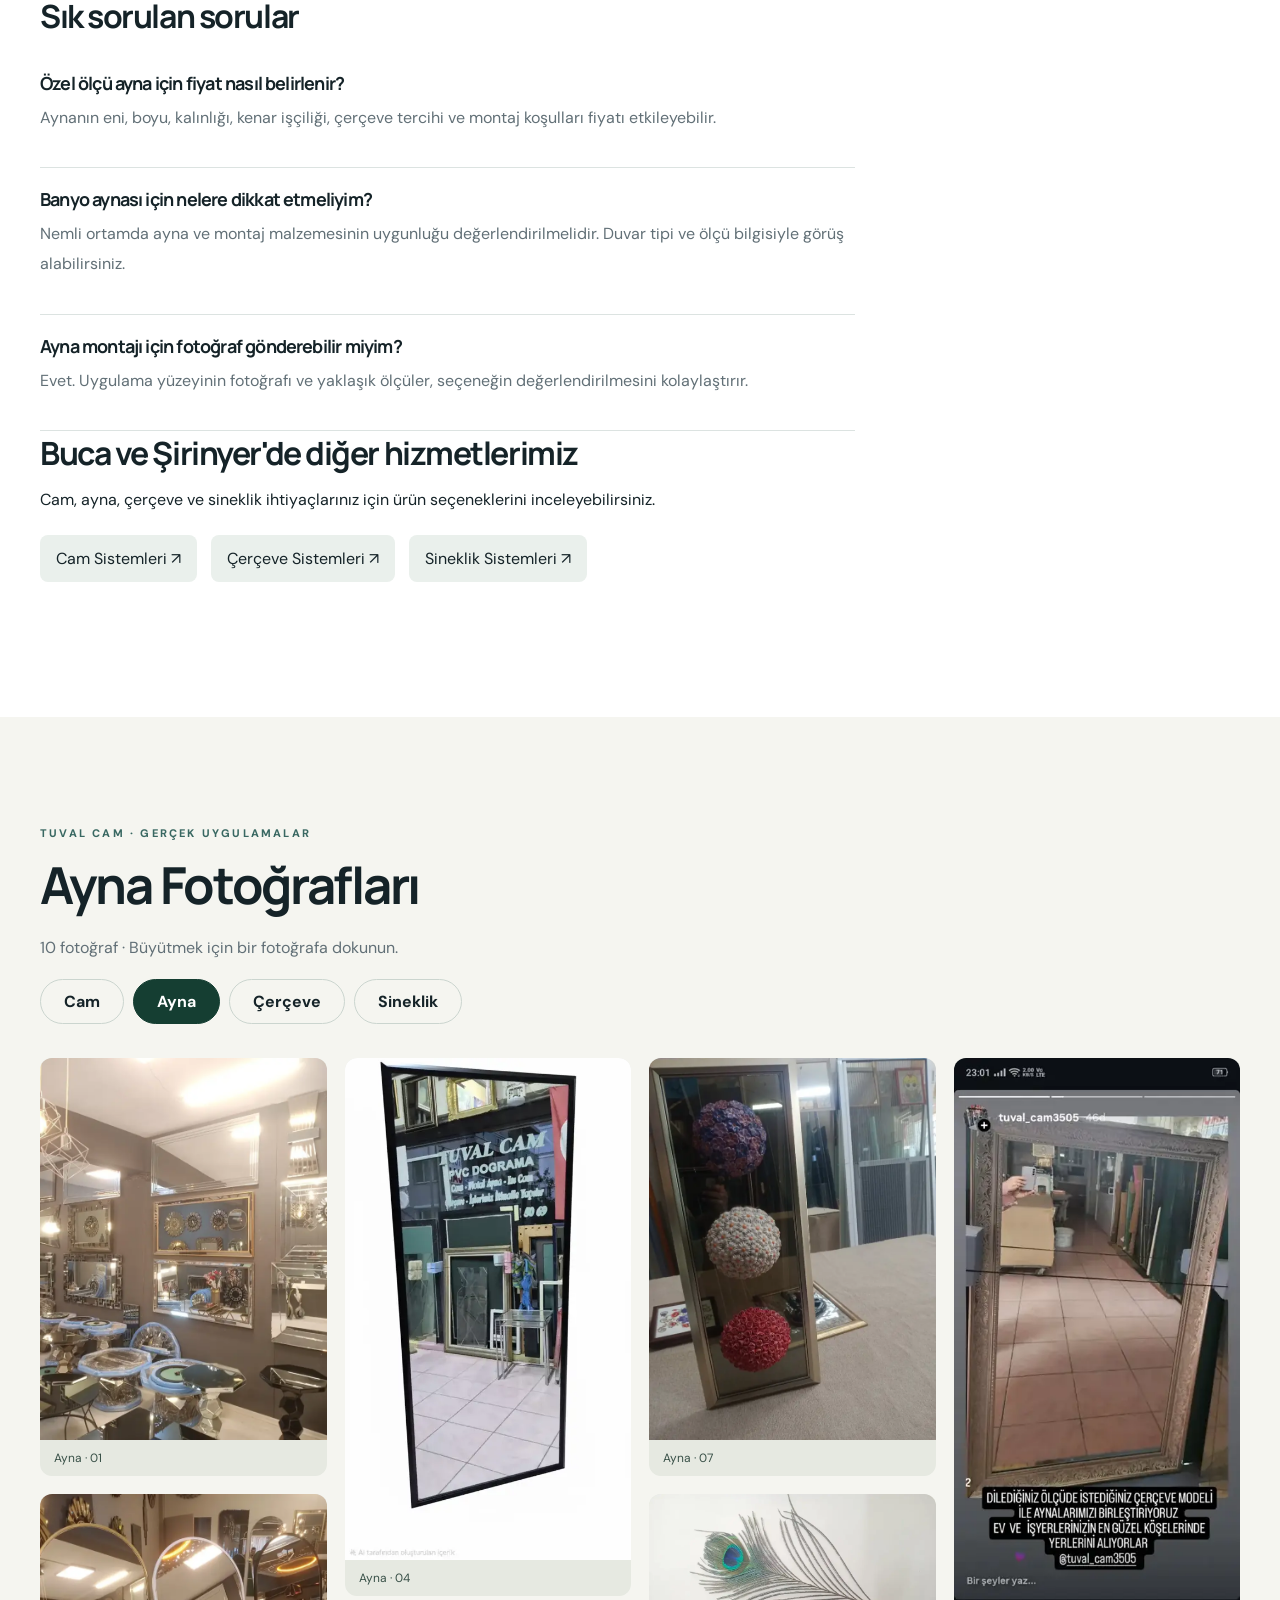
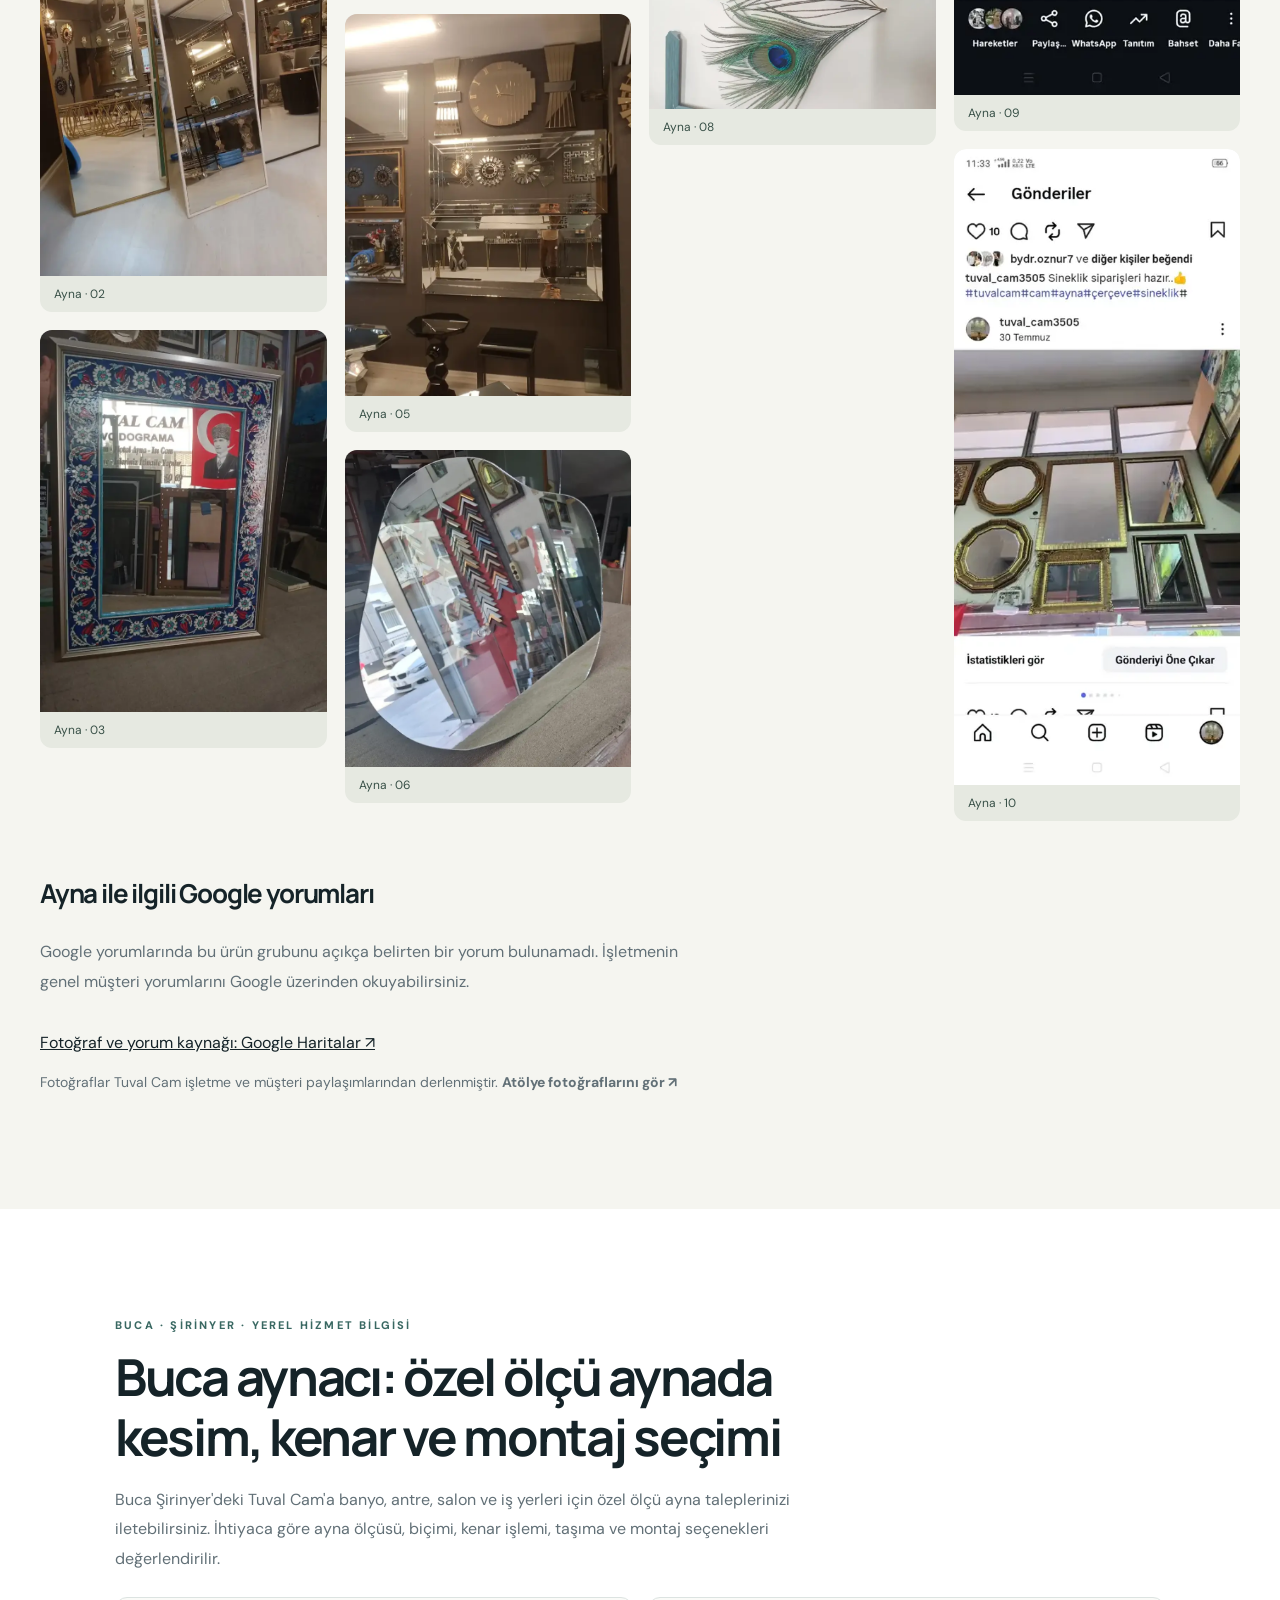
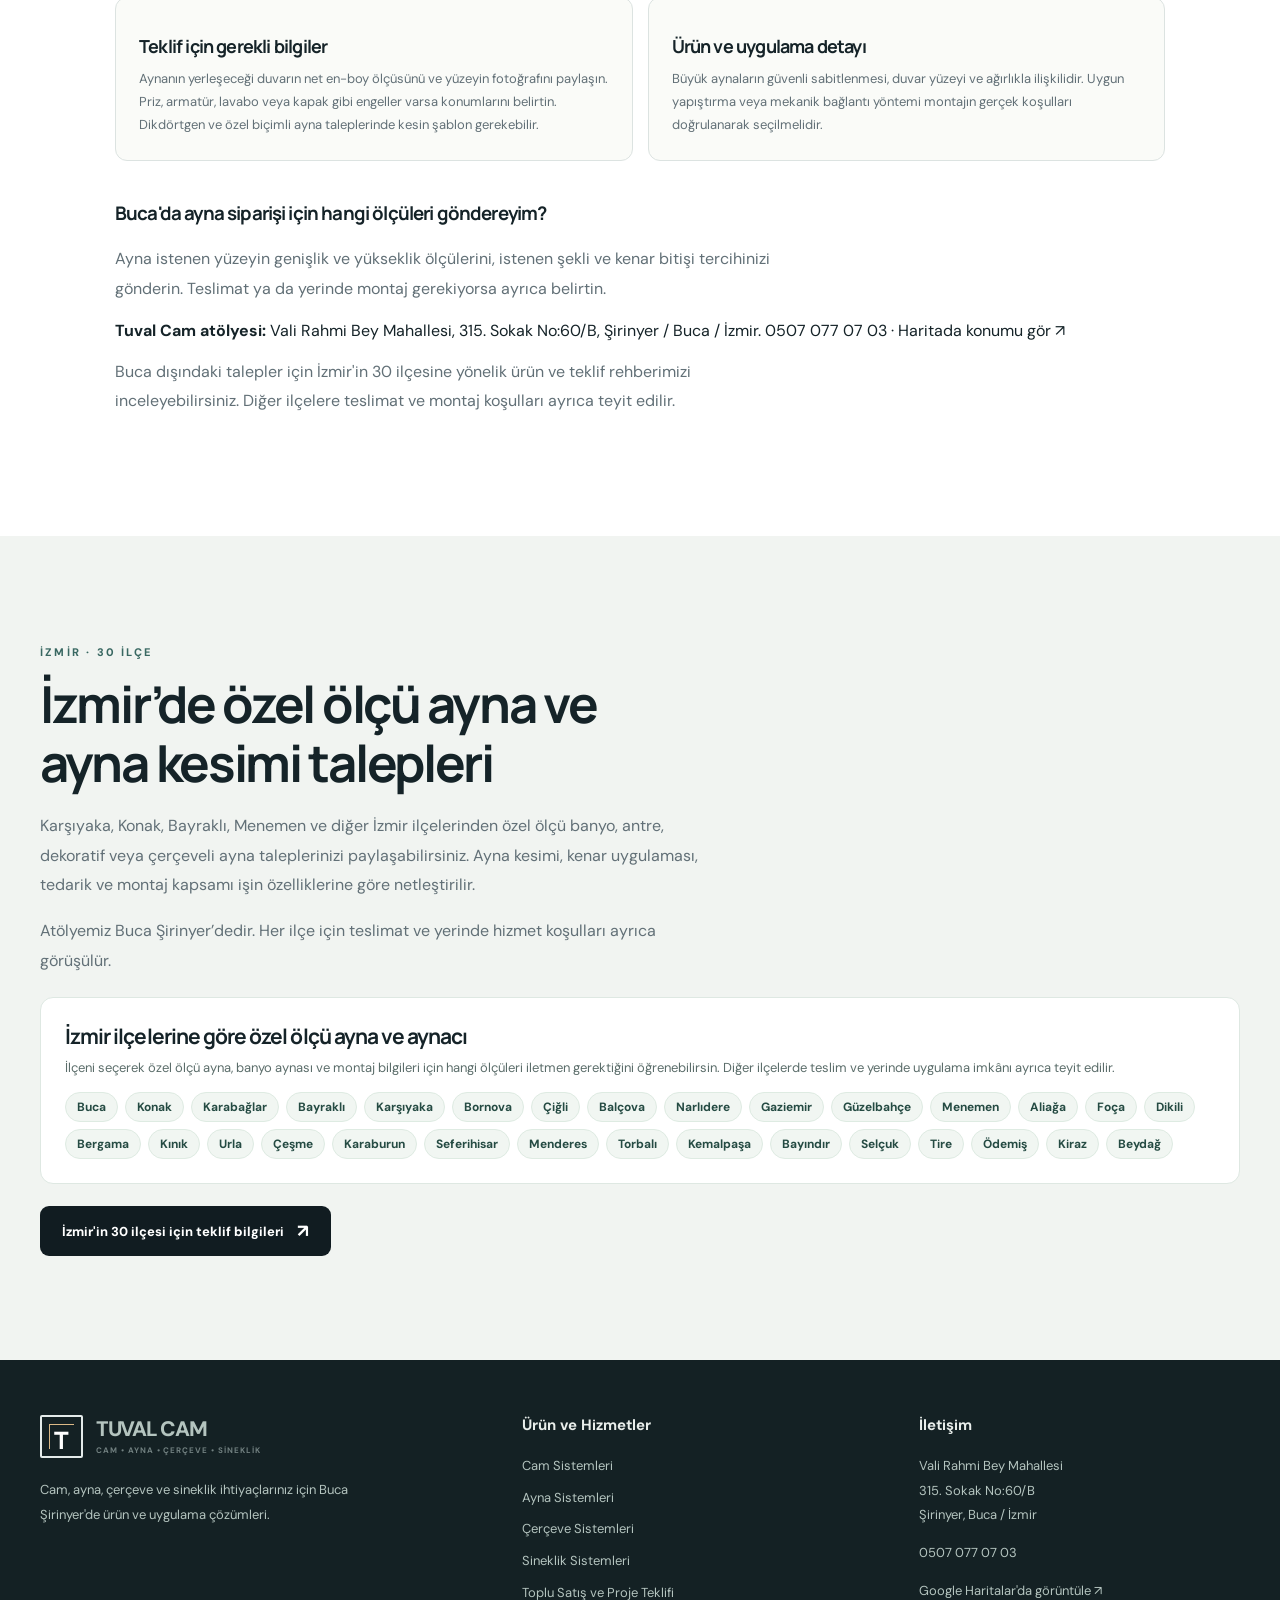
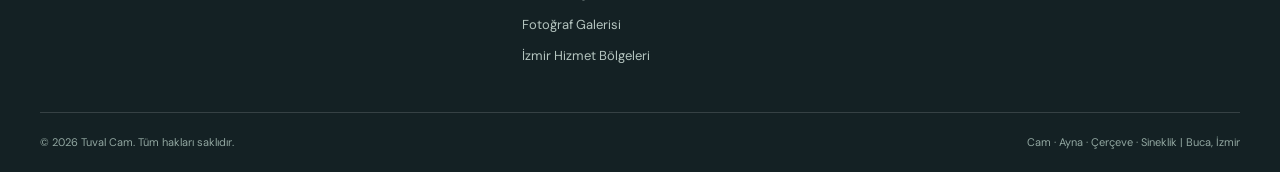
==== commit 95714e9c: "Improve Buca local search relevance: useful ayna buying guidance, shop location and real contact" ====
--- a/ayna/index.html
+++ b/ayna/index.html
@@ -4,7 +4,8 @@
 <title>Buca Aynacı, İzmir Özel Ölçü Ayna | Tuval Cam</title>
 <meta name="description" content="Buca Şirinyer merkezli Tuval Cam'da İzmir geneli özel ölçü ayna, banyo aynası ve dekoratif ayna taleplerini görüşün. Kesim, montaj ve tedarik için teklif alın.">
 <meta name="robots" content="index,follow,max-image-preview:large">
-<link rel="icon" href="/favicon.ico" type="image/x-icon" sizes="64x64">
+<link rel="icon" href="/favicon-48x48.png" type="image/png" sizes="48x48">
+<link rel="icon" href="/favicon.ico" type="image/x-icon" sizes="48x48">
 <link rel="icon" href="/favicon.svg" type="image/svg+xml" sizes="any">
 <link rel="canonical" href="https://www.tuvalcam.com/ayna/">
 <meta property="og:type" content="website"><meta property="og:locale" content="tr_TR"><meta property="og:site_name" content="Tuval Cam">
@@ -86,7 +87,7 @@
 
 .district-directory{background:#fff;border:1px solid #dee8e2;border-radius:13px;padding:24px;margin:22px 0}.district-directory h3{font-size:21px;margin:0 0 9px}.district-directory p{font-size:13px;color:#5b6d6a;margin-bottom:16px}.district-directory ul{list-style:none;display:flex;flex-wrap:wrap;gap:7px;margin:0;padding:0}.district-directory li a{display:inline-block;font-size:12px;font-weight:700;background:#f1f6f2;border:1px solid #deebe2;color:#254b43;border-radius:24px;padding:6px 11px;text-decoration:none}.district-directory li a:hover{background:#dfece4;border-color:#8ab6a1}@media(max-width:650px){.district-directory{padding:18px}.district-directory h3{font-size:18px}}
 </style>
-<script type="application/ld+json">{"@context":"https://schema.org","@graph":[{"@type":"WebPage","@id":"https://www.tuvalcam.com/ayna/","url":"https://www.tuvalcam.com/ayna/","name":"Buca Aynacı, İzmir Özel Ölçü Ayna | Tuval Cam","description":"Buca Şirinyer merkezli Tuval Cam'da İzmir geneli özel ölçü ayna, banyo aynası ve dekoratif ayna taleplerini görüşün. Kesim, montaj ve tedarik için teklif alın.","isPartOf":{"@id":"https://www.tuvalcam.com/#website"},"about":{"@id":"https://www.tuvalcam.com/#isletme"}},{"@type":"Service","@id":"https://www.tuvalcam.com/ayna/#hizmet","name":"Buca Şirinyer'de Özel Ölçü Ayna ve Ayna Montajı","serviceType":"Ayna Sistemleri","description":"Buca Şirinyer merkezli Tuval Cam'da İzmir geneli özel ölçü ayna, banyo aynası ve dekoratif ayna taleplerini görüşün. Kesim, montaj ve tedarik için teklif alın.","provider":{"@id":"https://www.tuvalcam.com/#isletme"},"areaServed":[{"@type":"Place","name":"Buca, İzmir"},{"@type":"Place","name":"Şirinyer, Buca"},{"@type":"AdministrativeArea","name":"İzmir"}],"url":"https://www.tuvalcam.com/ayna/"},{"@type":"BreadcrumbList","itemListElement":[{"@type":"ListItem","position":1,"name":"Ana Sayfa","item":"https://www.tuvalcam.com/"},{"@type":"ListItem","position":2,"name":"Ayna","item":"https://www.tuvalcam.com/ayna/"}]}]}</script>
+<script type="application/ld+json">{"@context":"https://schema.org","@graph":[{"@type":"WebPage","@id":"https://www.tuvalcam.com/ayna/","url":"https://www.tuvalcam.com/ayna/","name":"Buca Aynacı, İzmir Özel Ölçü Ayna | Tuval Cam","description":"Buca Şirinyer merkezli Tuval Cam'da İzmir geneli özel ölçü ayna, banyo aynası ve dekoratif ayna taleplerini görüşün. Kesim, montaj ve tedarik için teklif alın.","isPartOf":{"@id":"https://www.tuvalcam.com/#website"},"about":{"@id":"https://www.tuvalcam.com/#isletme"},"primaryImageOfPage":{"@type":"ImageObject","url":"https://www.tuvalcam.com/assets/gallery/photo-003.webp","width":750,"height":1000}},{"@type":"Service","@id":"https://www.tuvalcam.com/ayna/#hizmet","name":"Buca Şirinyer'de Özel Ölçü Ayna ve Ayna Montajı","serviceType":"Ayna Sistemleri","description":"Buca Şirinyer merkezli Tuval Cam'da İzmir geneli özel ölçü ayna, banyo aynası ve dekoratif ayna taleplerini görüşün. Kesim, montaj ve tedarik için teklif alın.","provider":{"@id":"https://www.tuvalcam.com/#isletme"},"areaServed":[{"@type":"Place","name":"Buca, İzmir"},{"@type":"Place","name":"Şirinyer, Buca"},{"@type":"AdministrativeArea","name":"İzmir"}],"url":"https://www.tuvalcam.com/ayna/","image":"https://www.tuvalcam.com/assets/gallery/photo-003.webp"},{"@type":"BreadcrumbList","itemListElement":[{"@type":"ListItem","position":1,"name":"Ana Sayfa","item":"https://www.tuvalcam.com/"},{"@type":"ListItem","position":2,"name":"Ayna","item":"https://www.tuvalcam.com/ayna/"}]}]}</script>
 <link rel="stylesheet" href="/photo-gallery.css"></head><body>
 
 <div class="announcement"><div class="container"><span>İzmir / Buca / Şirinyer • Cam, ayna, çerçeve ve sineklik çözümleri</span><a href="tel:+905070770703" class="small-note">☎ 0507 077 07 03</a></div></div>
@@ -103,7 +104,7 @@
 <h1>Buca Şirinyer'de Özel Ölçü Ayna ve Ayna Montajı</h1>
 <p>Banyo, antre, salon, ofis ve ticari mekânlarda ölçüye, yerleşime ve tasarıma göre değerlendirilebilen ayna çözümleri.</p>
 <div class="actions"><a class="btn primary" href="https://wa.me/905070770703?text=Merhaba%20Tuval%20Cam%2C%20ayna%20i%C3%A7in%20bilgi%20ve%20teklif%20almak%20istiyorum." target="_blank" rel="noopener noreferrer">Bu Ürün İçin Teklif Al <span class="arrow">↗</span></a><a class="btn light" href="#ornek-uygulama">Fotoğrafı Gör <span class="arrow">↓</span></a></div>
-</div><div class="detail-figure"><img src="/assets/gallery/photo-003.webp" alt="Tuval Cam Buca Şirinyer Ayna uygulaması" width="750" height="1000" fetchpriority="high"></div>
+</div><div class="detail-figure"><img src="/assets/gallery/photo-003.webp" alt="Tuval Cam Buca Şirinyer Ayna uygulaması" width="750" height="1000" decoding="async" fetchpriority="high"></div>
 </div></section>
 <section class="container seo-prose"><span class="eyebrow">BUCA · ŞİRİNYER · İZMİR</span><h2>Mekâna uygun ayna, doğru detayla tamamlanır.</h2><p class="lead">Banyo, antre, salon, ofis ve ticari mekânlarda ayna tercihinde ölçü, kenar işçiliği, yerleşim ve bağlantı yöntemi birlikte düşünülmelidir.</p></section>
 <section class="container detail-content"><article>
@@ -132,10 +133,10 @@
    <p id="gallery-count" class="lead">10 gerçek uygulama fotoğrafı. Büyütmek için fotoğrafa dokunun.</p>
    <nav class="gallery-tabs" aria-label="Hizmet fotoğraf kategorileri"><a href="/cam/">Cam</a><a href="/ayna/" class="active" aria-current="page">Ayna</a><a href="/cerceve/">Çerçeve</a><a href="/sineklik/">Sineklik</a></nav>
    <div id="photo-grid" class="photo-grid" aria-label="Ayna uygulama fotoğrafları">
-<a class="photo-card" href="/assets/gallery/photo-003.webp" aria-label="Ayna fotoğrafı 1"><img src="/assets/gallery/photo-003.webp" alt="Tuval Cam İzmir özel ölçü ayna örnek fotoğrafı 1" loading="eager" decoding="async" width="750" height="1000"><span>Ayna · 01</span></a>
-<a class="photo-card" href="/assets/gallery/photo-026.webp" aria-label="Ayna fotoğrafı 2"><img src="/assets/gallery/photo-026.webp" alt="Tuval Cam İzmir özel ölçü ayna örnek fotoğrafı 2" loading="eager" decoding="async" width="750" height="1000"><span>Ayna · 02</span></a>
-<a class="photo-card" href="/assets/gallery/photo-036.webp" aria-label="Ayna fotoğrafı 3"><img src="/assets/gallery/photo-036.webp" alt="Tuval Cam İzmir özel ölçü ayna örnek fotoğrafı 3" loading="eager" decoding="async" width="750" height="1000"><span>Ayna · 03</span></a>
-<a class="photo-card" href="/assets/gallery/photo-037.webp" aria-label="Ayna fotoğrafı 4"><img src="/assets/gallery/photo-037.webp" alt="Tuval Cam İzmir özel ölçü ayna örnek fotoğrafı 4" loading="eager" decoding="async" width="571" height="1000"><span>Ayna · 04</span></a>
+<a class="photo-card" href="/assets/gallery/photo-003.webp" aria-label="Ayna fotoğrafı 1"><img src="/assets/gallery/photo-003.webp" alt="Tuval Cam İzmir özel ölçü ayna örnek fotoğrafı 1" loading="lazy" decoding="async" width="750" height="1000"><span>Ayna · 01</span></a>
+<a class="photo-card" href="/assets/gallery/photo-026.webp" aria-label="Ayna fotoğrafı 2"><img src="/assets/gallery/photo-026.webp" alt="Tuval Cam İzmir özel ölçü ayna örnek fotoğrafı 2" loading="lazy" decoding="async" width="750" height="1000"><span>Ayna · 02</span></a>
+<a class="photo-card" href="/assets/gallery/photo-036.webp" aria-label="Ayna fotoğrafı 3"><img src="/assets/gallery/photo-036.webp" alt="Tuval Cam İzmir özel ölçü ayna örnek fotoğrafı 3" loading="lazy" decoding="async" width="750" height="1000"><span>Ayna · 03</span></a>
+<a class="photo-card" href="/assets/gallery/photo-037.webp" aria-label="Ayna fotoğrafı 4"><img src="/assets/gallery/photo-037.webp" alt="Tuval Cam İzmir özel ölçü ayna örnek fotoğrafı 4" loading="lazy" decoding="async" width="571" height="1000"><span>Ayna · 04</span></a>
 <a class="photo-card" href="/assets/gallery/photo-045.webp" aria-label="Ayna fotoğrafı 5"><img src="/assets/gallery/photo-045.webp" alt="Tuval Cam İzmir özel ölçü ayna örnek fotoğrafı 5" loading="lazy" decoding="async" width="750" height="1000"><span>Ayna · 05</span></a>
 <a class="photo-card" href="/assets/gallery/photo-053.webp" aria-label="Ayna fotoğrafı 6"><img src="/assets/gallery/photo-053.webp" alt="Tuval Cam İzmir özel ölçü ayna örnek fotoğrafı 6" loading="lazy" decoding="async" width="901" height="1000"><span>Ayna · 06</span></a>
 <a class="photo-card" href="/assets/gallery/photo-072.webp" aria-label="Ayna fotoğrafı 7"><img src="/assets/gallery/photo-072.webp" alt="Tuval Cam İzmir özel ölçü ayna örnek fotoğrafı 7" loading="lazy" decoding="async" width="750" height="1000"><span>Ayna · 07</span></a>
@@ -146,6 +147,7 @@
    <section id="product-reviews" class="product-reviews" aria-label="Müşteri yorumları"></section>
    <p class="seo-note">Fotoğraflar Tuval Cam işletme ve müşteri paylaşımlarından derlenmiştir. <a href="/#atolye"><strong>Atölye fotoğraflarını gör ↗</strong></a></p>
    </div></section>
+<section class="section" id="buca-ayna-yardim" style="background:#fff"><div class="container" style="max-width:1050px"><span class="eyebrow">BUCA · ŞİRİNYER · YEREL HİZMET BİLGİSİ</span><h2 class="section-title">Buca aynacı: özel ölçü aynada kesim, kenar ve montaj seçimi</h2><p class="lead">Buca Şirinyer'deki Tuval Cam'a banyo, antre, salon ve iş yerleri için özel ölçü ayna taleplerinizi iletebilirsiniz. İhtiyaca göre ayna ölçüsü, biçimi, kenar işlemi, taşıma ve montaj seçenekleri değerlendirilir.</p><div class="option-grid"><div class="option-card"><h3>Teklif için gerekli bilgiler</h3><p>Aynanın yerleşeceği duvarın net en-boy ölçüsünü ve yüzeyin fotoğrafını paylaşın. Priz, armatür, lavabo veya kapak gibi engeller varsa konumlarını belirtin. Dikdörtgen ve özel biçimli ayna taleplerinde kesin şablon gerekebilir.</p></div><div class="option-card"><h3>Ürün ve uygulama detayı</h3><p>Büyük aynaların güvenli sabitlenmesi, duvar yüzeyi ve ağırlıkla ilişkilidir. Uygun yapıştırma veya mekanik bağlantı yöntemi montajın gerçek koşulları doğrulanarak seçilmelidir.</p></div></div><h3 style="margin-top:28px">Buca'da ayna siparişi için hangi ölçüleri göndereyim?</h3><p class="lead">Ayna istenen yüzeyin genişlik ve yükseklik ölçülerini, istenen şekli ve kenar bitişi tercihinizi gönderin. Teslimat ya da yerinde montaj gerekiyorsa ayrıca belirtin.</p><p><strong>Tuval Cam atölyesi:</strong> Vali Rahmi Bey Mahallesi, 315. Sokak No:60/B, Şirinyer / Buca / İzmir. <a href="tel:+905070770703">0507 077 07 03</a> · <a href="https://www.google.com/maps?cid=6213927876677764775" target="_blank" rel="noopener noreferrer">Haritada konumu gör ↗</a></p><p class="lead">Buca dışındaki talepler için <a href="/izmir/">İzmir'in 30 ilçesine yönelik ürün ve teklif rehberimizi</a> inceleyebilirsiniz. Diğer ilçelere teslimat ve montaj koşulları ayrıca teyit edilir.</p></div></section>
 <section class="section" id="izmir-talep" style="background:#f1f4f1"><div class="container"><span class="eyebrow">İZMİR · 30 İLÇE</span><h2 class="section-title">İzmir’de özel ölçü ayna ve ayna kesimi talepleri</h2><p class="lead">Karşıyaka, Konak, Bayraklı, Menemen ve diğer İzmir ilçelerinden özel ölçü banyo, antre, dekoratif veya çerçeveli ayna taleplerinizi paylaşabilirsiniz. Ayna kesimi, kenar uygulaması, tedarik ve montaj kapsamı işin özelliklerine göre netleştirilir.</p><p class="lead">Atölyemiz Buca Şirinyer’dedir. Her ilçe için teslimat ve yerinde hizmet koşulları ayrıca görüşülür.</p><div class="district-directory" aria-labelledby="ayna-ilce-title"><h3 id="ayna-ilce-title">İzmir ilçelerine göre özel ölçü ayna ve aynacı</h3><p>İlçeni seçerek özel ölçü ayna, banyo aynası ve montaj bilgileri için hangi ölçüleri iletmen gerektiğini öğrenebilirsin. Diğer ilçelerde teslim ve yerinde uygulama imkânı ayrıca teyit edilir.</p><ul><li><a href="/izmir/#ilce-buca" title="Buca ayna için ölçü ve teklif bilgileri">Buca</a></li><li><a href="/izmir/#ilce-konak" title="Konak ayna için ölçü ve teklif bilgileri">Konak</a></li><li><a href="/izmir/#ilce-karabaglar" title="Karabağlar ayna için ölçü ve teklif bilgileri">Karabağlar</a></li><li><a href="/izmir/#ilce-bayrakli" title="Bayraklı ayna için ölçü ve teklif bilgileri">Bayraklı</a></li><li><a href="/izmir/#ilce-karsiyaka" title="Karşıyaka ayna için ölçü ve teklif bilgileri">Karşıyaka</a></li><li><a href="/izmir/#ilce-bornova" title="Bornova ayna için ölçü ve teklif bilgileri">Bornova</a></li><li><a href="/izmir/#ilce-cigli" title="Çiğli ayna için ölçü ve teklif bilgileri">Çiğli</a></li><li><a href="/izmir/#ilce-balcova" title="Balçova ayna için ölçü ve teklif bilgileri">Balçova</a></li><li><a href="/izmir/#ilce-narlidere" title="Narlıdere ayna için ölçü ve teklif bilgileri">Narlıdere</a></li><li><a href="/izmir/#ilce-gaziemir" title="Gaziemir ayna için ölçü ve teklif bilgileri">Gaziemir</a></li><li><a href="/izmir/#ilce-guzelbahce" title="Güzelbahçe ayna için ölçü ve teklif bilgileri">Güzelbahçe</a></li><li><a href="/izmir/#ilce-menemen" title="Menemen ayna için ölçü ve teklif bilgileri">Menemen</a></li><li><a href="/izmir/#ilce-aliaga" title="Aliağa ayna için ölçü ve teklif bilgileri">Aliağa</a></li><li><a href="/izmir/#ilce-foca" title="Foça ayna için ölçü ve teklif bilgileri">Foça</a></li><li><a href="/izmir/#ilce-dikili" title="Dikili ayna için ölçü ve teklif bilgileri">Dikili</a></li><li><a href="/izmir/#ilce-bergama" title="Bergama ayna için ölçü ve teklif bilgileri">Bergama</a></li><li><a href="/izmir/#ilce-kinik" title="Kınık ayna için ölçü ve teklif bilgileri">Kınık</a></li><li><a href="/izmir/#ilce-urla" title="Urla ayna için ölçü ve teklif bilgileri">Urla</a></li><li><a href="/izmir/#ilce-cesme" title="Çeşme ayna için ölçü ve teklif bilgileri">Çeşme</a></li><li><a href="/izmir/#ilce-karaburun" title="Karaburun ayna için ölçü ve teklif bilgileri">Karaburun</a></li><li><a href="/izmir/#ilce-seferihisar" title="Seferihisar ayna için ölçü ve teklif bilgileri">Seferihisar</a></li><li><a href="/izmir/#ilce-menderes" title="Menderes ayna için ölçü ve teklif bilgileri">Menderes</a></li><li><a href="/izmir/#ilce-torbali" title="Torbalı ayna için ölçü ve teklif bilgileri">Torbalı</a></li><li><a href="/izmir/#ilce-kemalpasa" title="Kemalpaşa ayna için ölçü ve teklif bilgileri">Kemalpaşa</a></li><li><a href="/izmir/#ilce-bayindir" title="Bayındır ayna için ölçü ve teklif bilgileri">Bayındır</a></li><li><a href="/izmir/#ilce-selcuk" title="Selçuk ayna için ölçü ve teklif bilgileri">Selçuk</a></li><li><a href="/izmir/#ilce-tire" title="Tire ayna için ölçü ve teklif bilgileri">Tire</a></li><li><a href="/izmir/#ilce-odemis" title="Ödemiş ayna için ölçü ve teklif bilgileri">Ödemiş</a></li><li><a href="/izmir/#ilce-kiraz" title="Kiraz ayna için ölçü ve teklif bilgileri">Kiraz</a></li><li><a href="/izmir/#ilce-beydag" title="Beydağ ayna için ölçü ve teklif bilgileri">Beydağ</a></li></ul></div><a class="btn dark" href="/izmir/">İzmir'in 30 ilçesi için teklif bilgileri <span class="arrow">↗</span></a></div></section>
 </main>
 <footer><div class="container"><div class="footer-grid"><div><a href="/" class="brand"><span class="mark" style="border-color:#e4ebea;color:#fff">T</span><span class="brand-text">TUVAL CAM<span>CAM • AYNA • ÇERÇEVE • SİNEKLİK</span></span></a><p style="margin-top:20px;max-width:330px">Cam, ayna, çerçeve ve sineklik ihtiyaçlarınız için Buca Şirinyer'de ürün ve uygulama çözümleri.</p></div><div><h4>Ürün ve Hizmetler</h4><nav><a href="/cam/">Cam Sistemleri</a><a href="/ayna/">Ayna Sistemleri</a><a href="/cerceve/">Çerçeve Sistemleri</a><a href="/sineklik/">Sineklik Sistemleri</a><a href="/#kurumsal">Toplu Satış ve Proje Teklifi</a><a href="/#galeri">Fotoğraf Galerisi</a><a href="/izmir/">İzmir Hizmet Bölgeleri</a></nav></div><div><h4>İletişim</h4><p>Vali Rahmi Bey Mahallesi<br>315. Sokak No:60/B<br>Şirinyer, Buca / İzmir</p><p><a href="tel:+905070770703">0507 077 07 03</a></p><a target="_blank" rel="noopener noreferrer" href="https://www.google.com/maps/search/?api=1&amp;query=Tuval+Cam+Buca">Google Haritalar'da görüntüle ↗</a></div></div><div class="copyright"><span>© 2026 Tuval Cam. Tüm hakları saklıdır.</span><span>Cam · Ayna · Çerçeve · Sineklik | Buca, İzmir</span></div></div></footer>
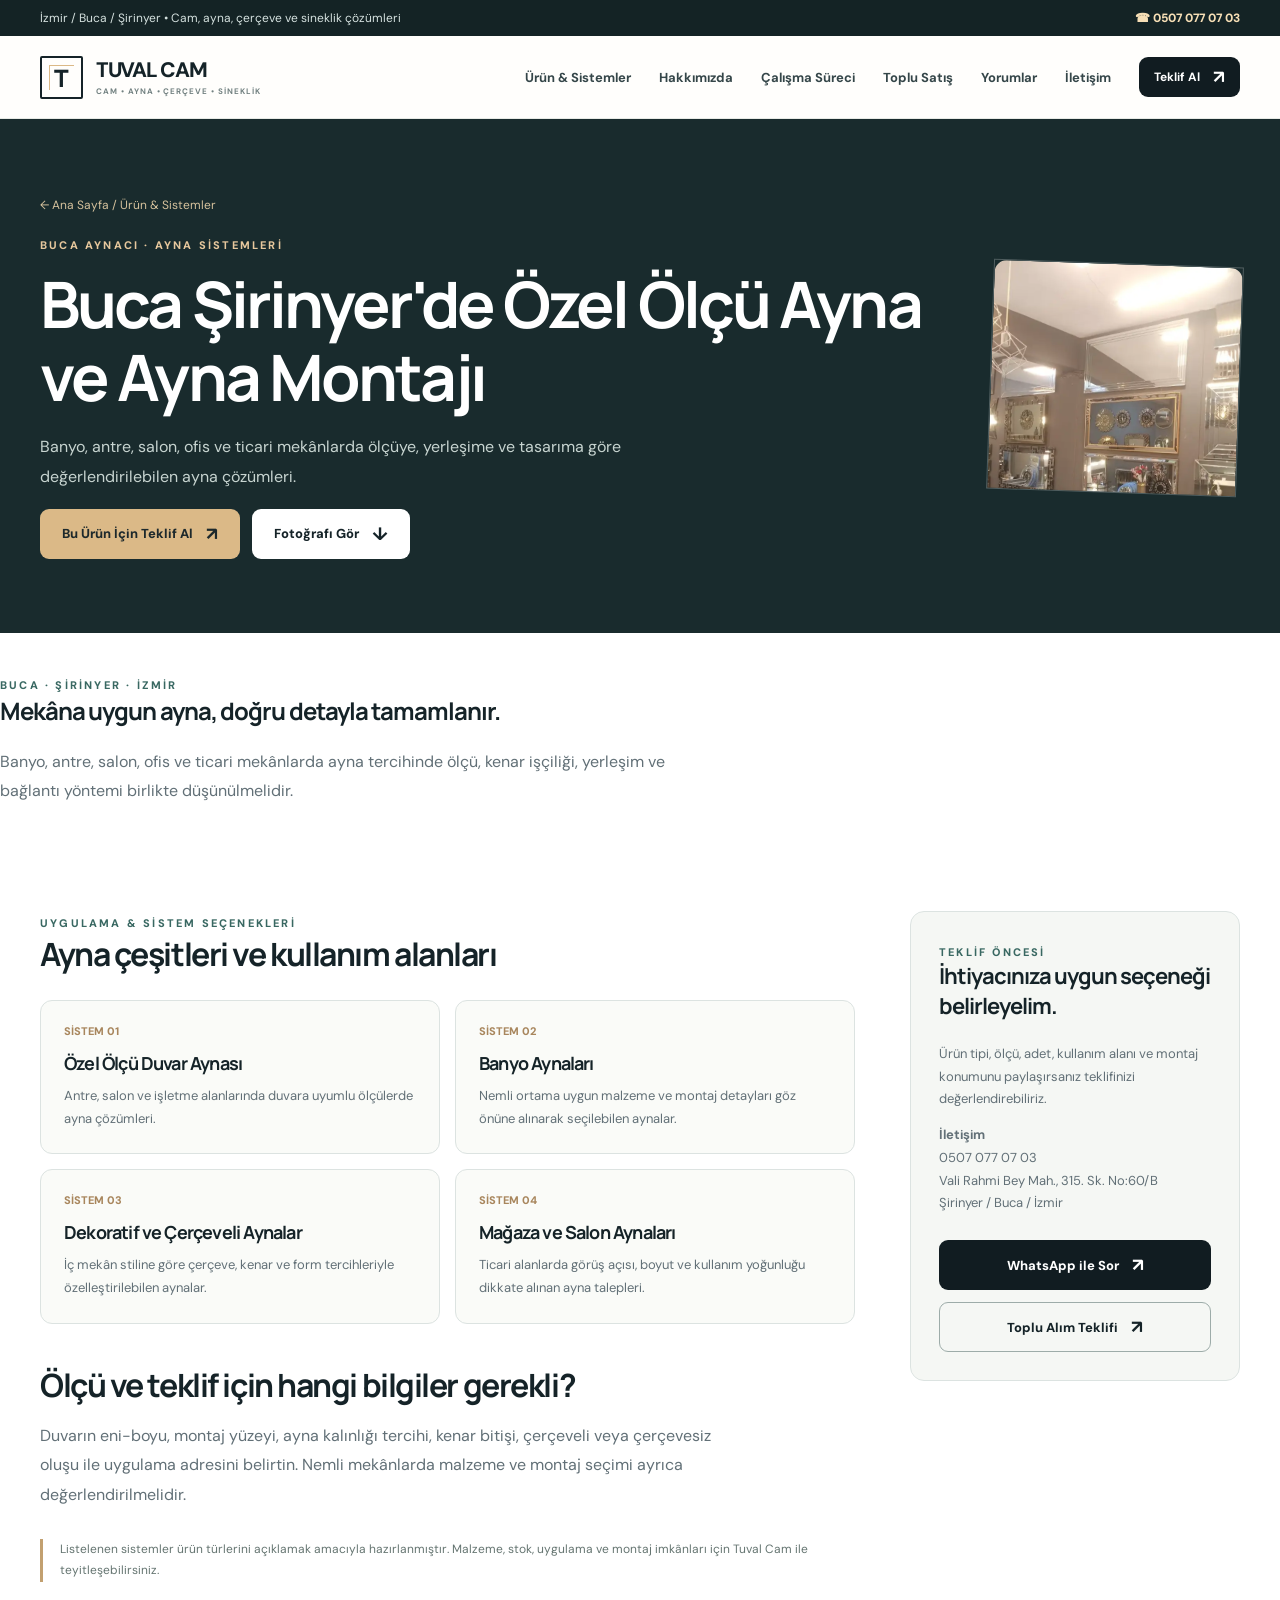
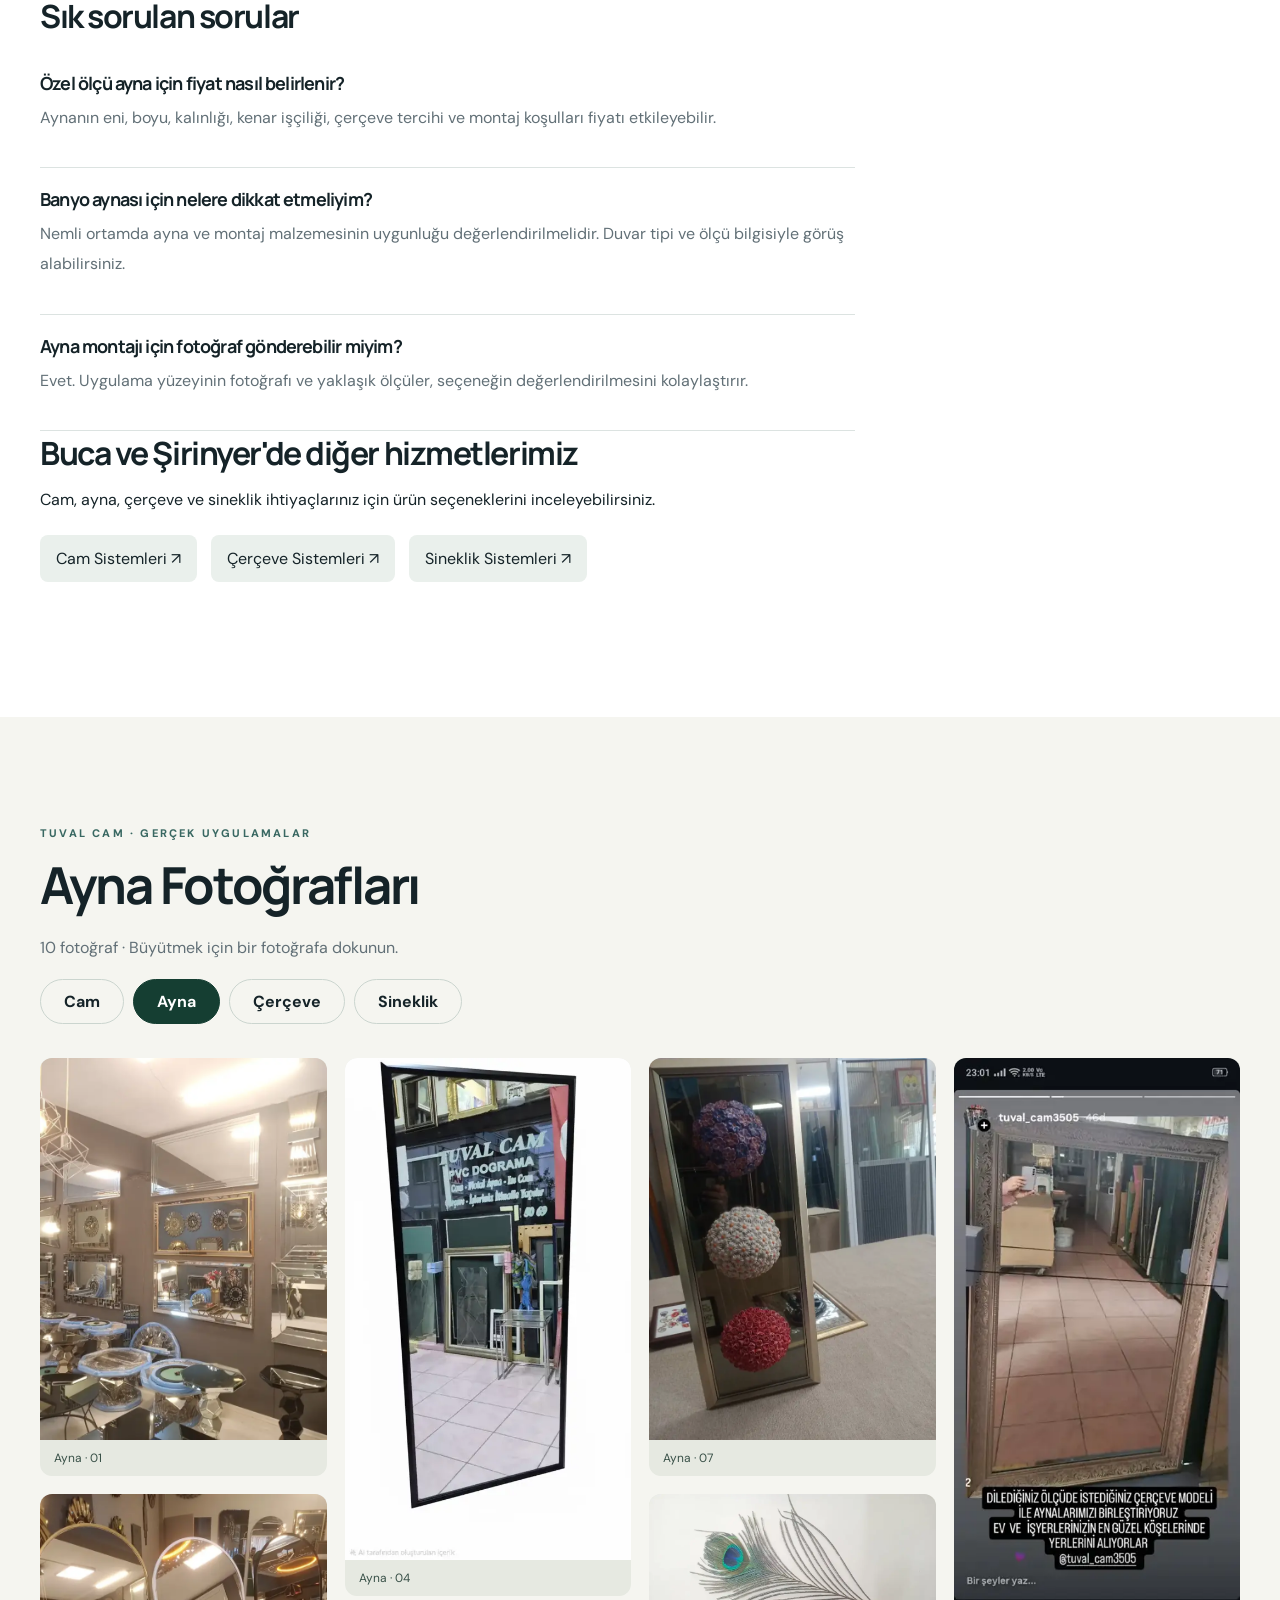
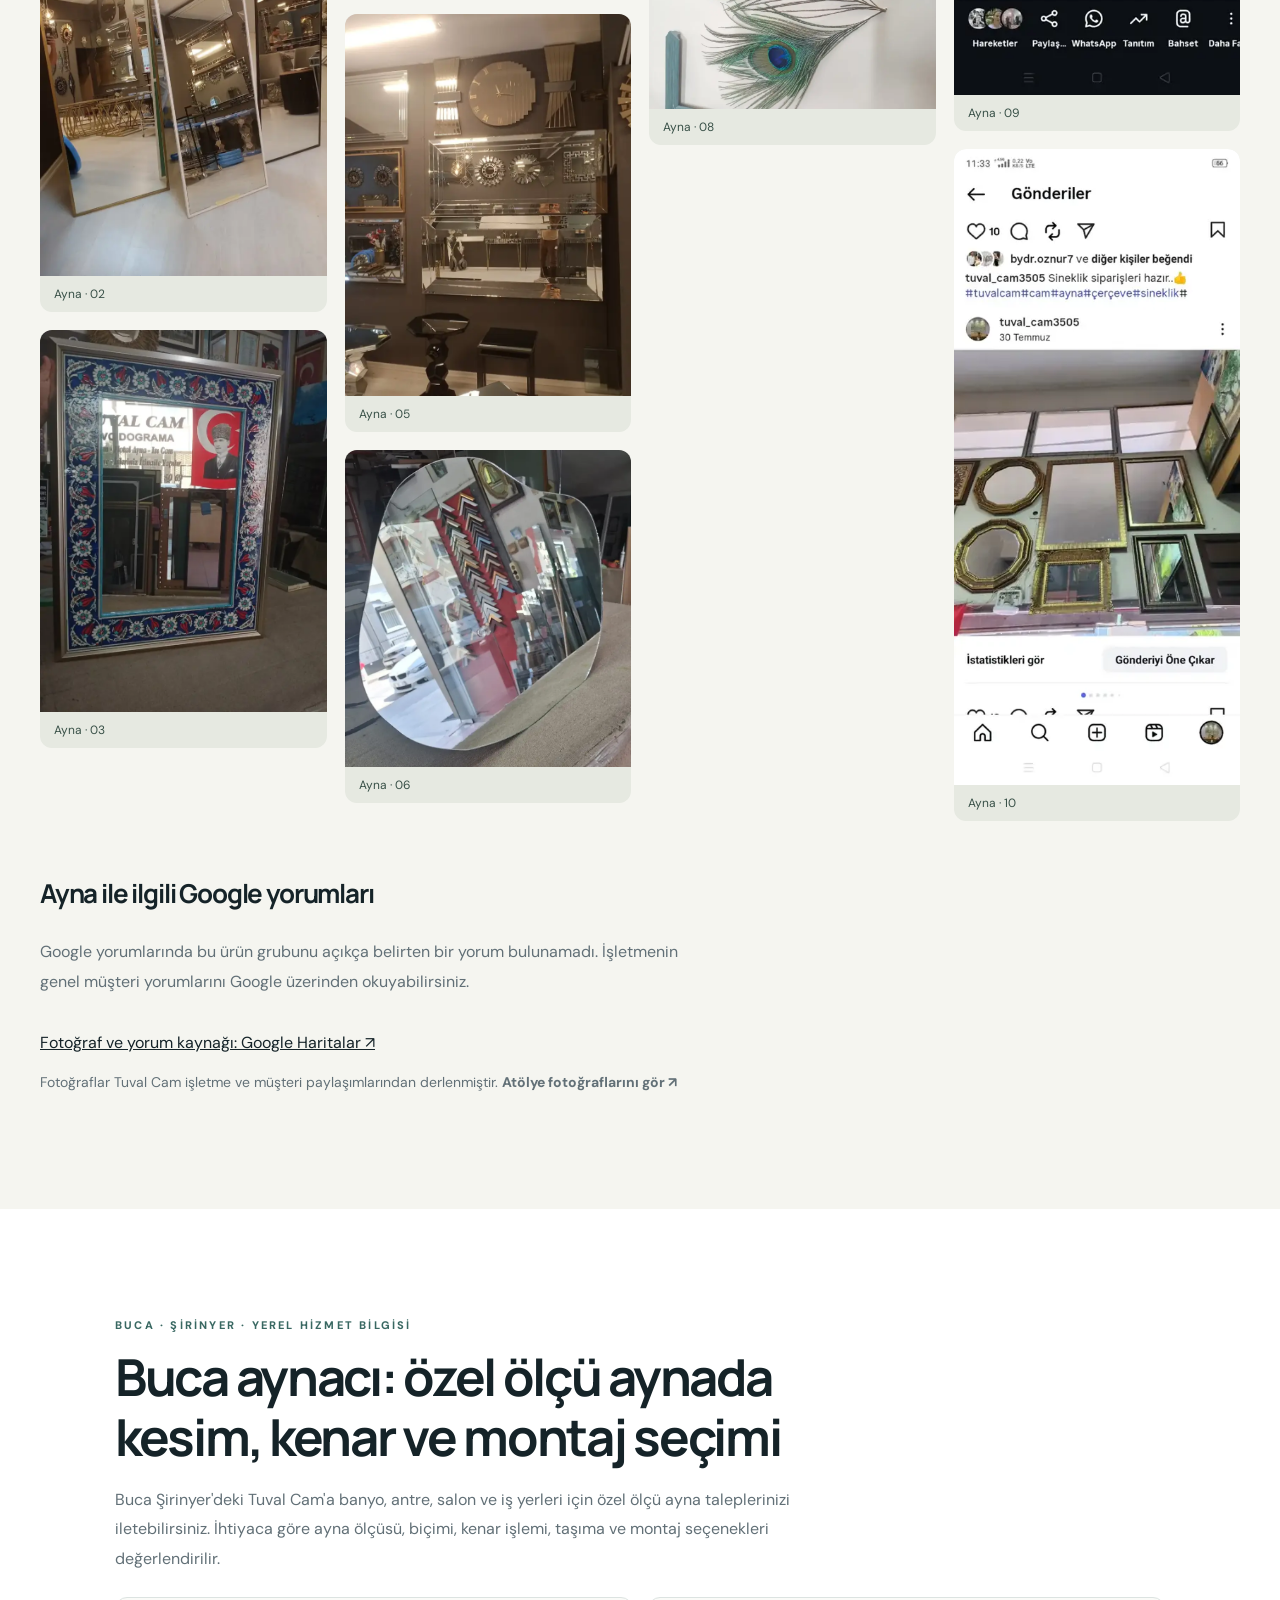
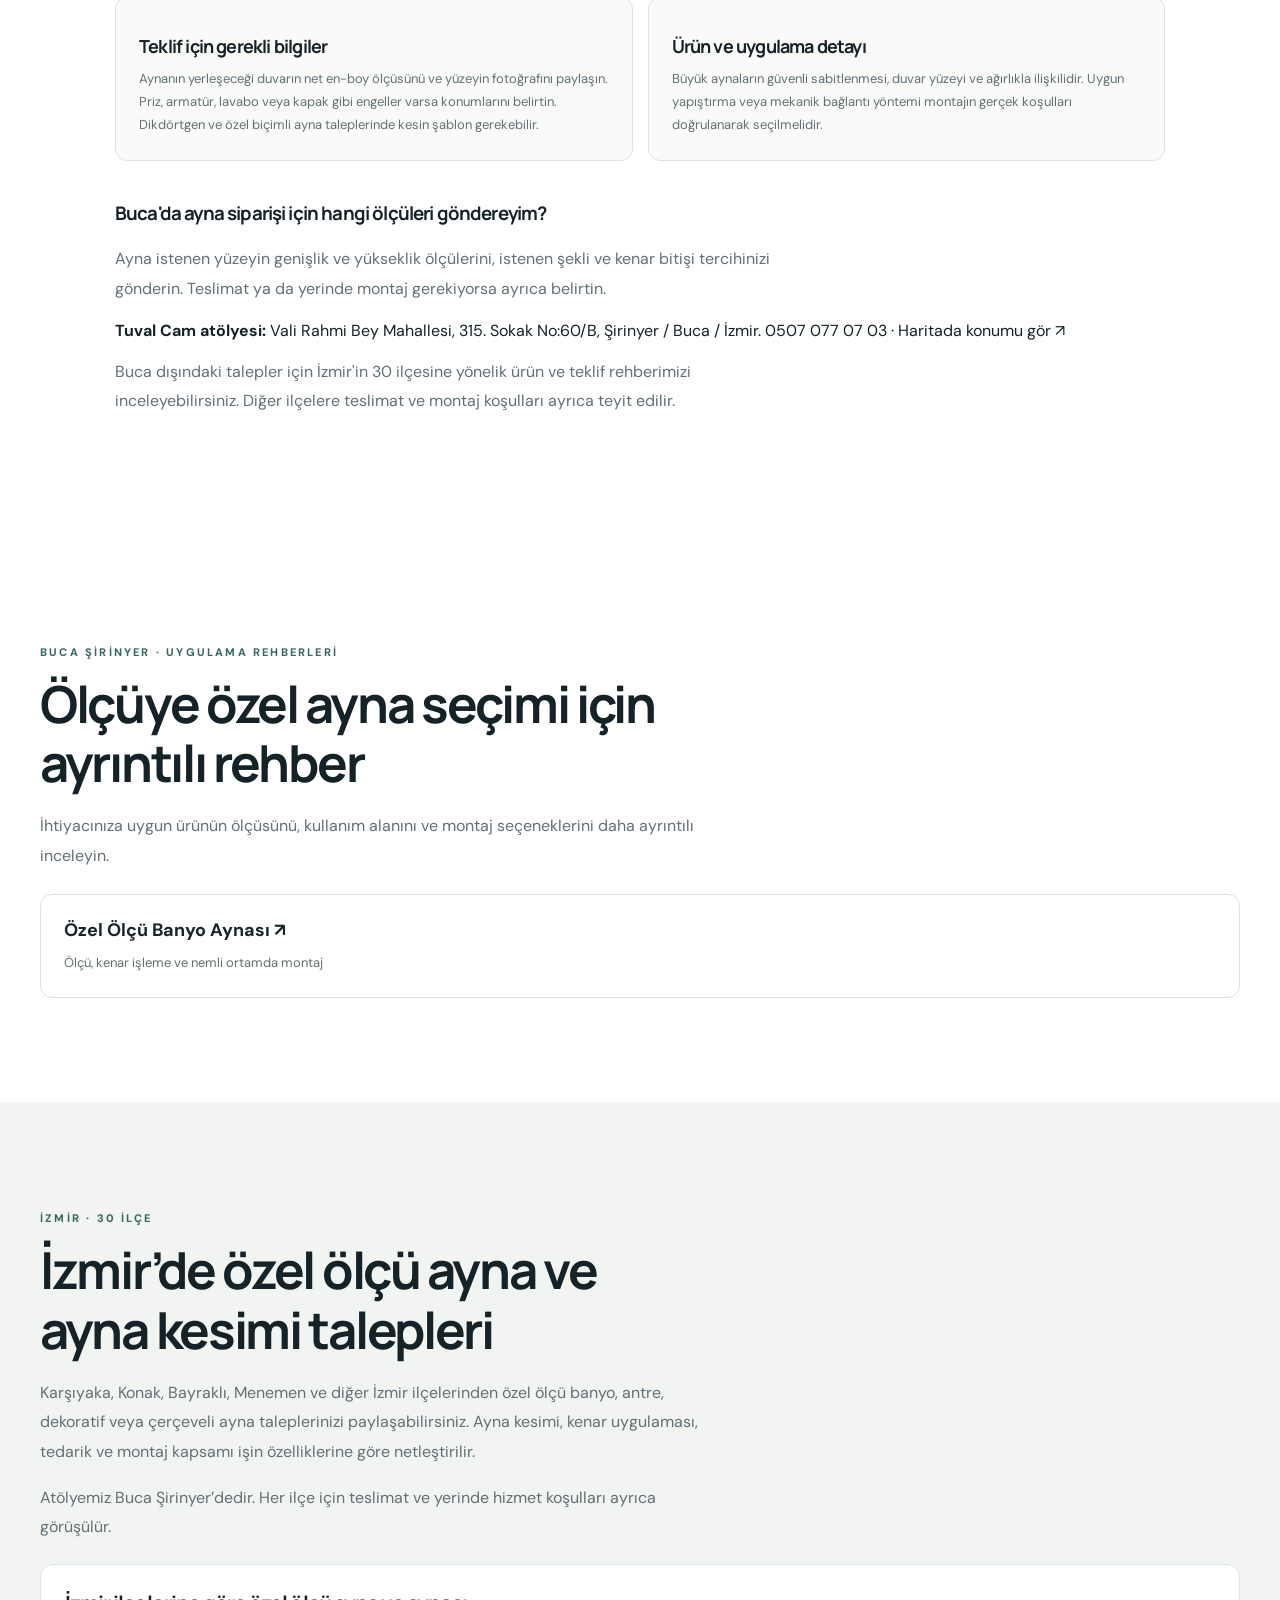
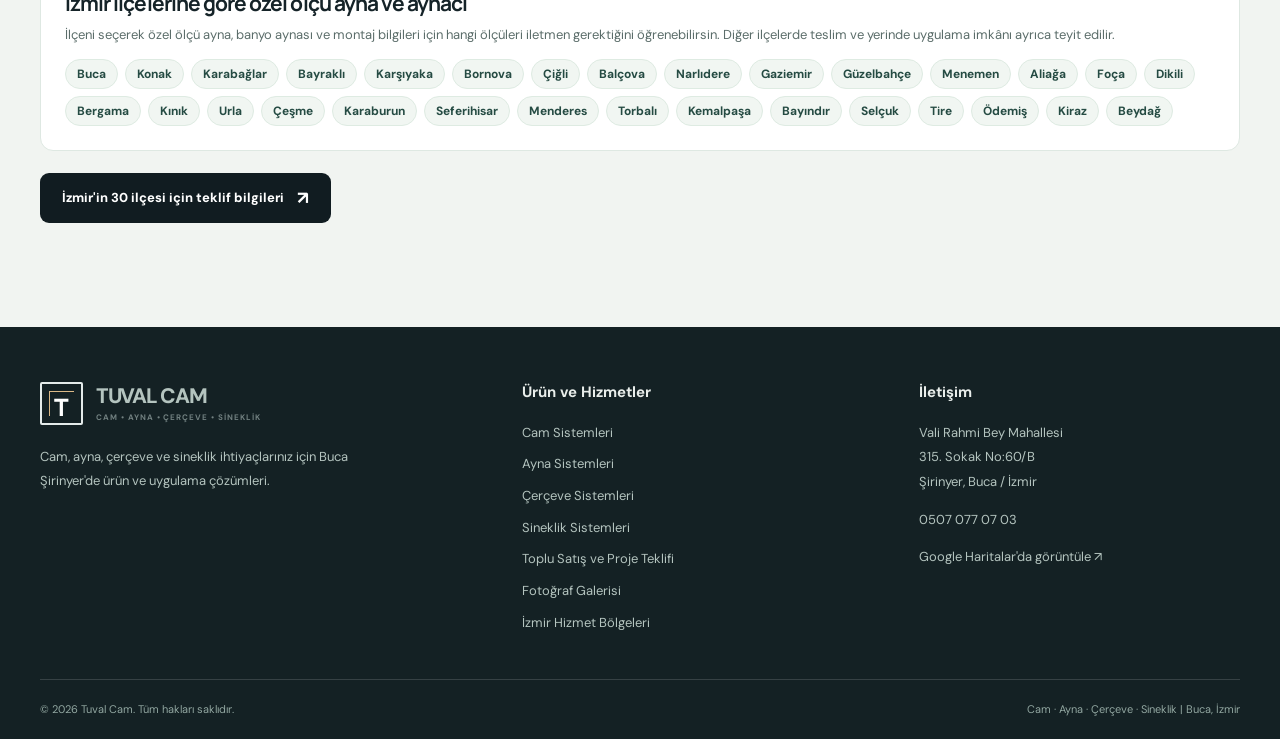
==== commit 41272cc3: "Connect focused Buca ayna guides to primary service page" ====
--- a/ayna/index.html
+++ b/ayna/index.html
@@ -4,9 +4,10 @@
 <title>Buca Aynacı, İzmir Özel Ölçü Ayna | Tuval Cam</title>
 <meta name="description" content="Buca Şirinyer merkezli Tuval Cam'da İzmir geneli özel ölçü ayna, banyo aynası ve dekoratif ayna taleplerini görüşün. Kesim, montaj ve tedarik için teklif alın.">
 <meta name="robots" content="index,follow,max-image-preview:large">
+<link rel="icon" href="/favicon.ico" sizes="any">
+<link rel="icon" href="/favicon-192x192.png" type="image/png" sizes="192x192">
 <link rel="icon" href="/favicon-48x48.png" type="image/png" sizes="48x48">
-<link rel="icon" href="/favicon.ico" type="image/x-icon" sizes="48x48">
-<link rel="icon" href="/favicon.svg" type="image/svg+xml" sizes="any">
+<link rel="apple-touch-icon" href="/apple-touch-icon.png" sizes="180x180">
 <link rel="canonical" href="https://www.tuvalcam.com/ayna/">
 <meta property="og:type" content="website"><meta property="og:locale" content="tr_TR"><meta property="og:site_name" content="Tuval Cam">
 <meta property="og:title" content="Buca Aynacı, İzmir Özel Ölçü Ayna | Tuval Cam"><meta property="og:description" content="Buca Şirinyer merkezli Tuval Cam'da İzmir geneli özel ölçü ayna, banyo aynası ve dekoratif ayna taleplerini görüşün. Kesim, montaj ve tedarik için teklif alın."><meta property="og:url" content="https://www.tuvalcam.com/ayna/"><meta property="og:image" content="https://www.tuvalcam.com/assets/gallery/photo-003.webp">
@@ -148,6 +149,7 @@
    <p class="seo-note">Fotoğraflar Tuval Cam işletme ve müşteri paylaşımlarından derlenmiştir. <a href="/#atolye"><strong>Atölye fotoğraflarını gör ↗</strong></a></p>
    </div></section>
 <section class="section" id="buca-ayna-yardim" style="background:#fff"><div class="container" style="max-width:1050px"><span class="eyebrow">BUCA · ŞİRİNYER · YEREL HİZMET BİLGİSİ</span><h2 class="section-title">Buca aynacı: özel ölçü aynada kesim, kenar ve montaj seçimi</h2><p class="lead">Buca Şirinyer'deki Tuval Cam'a banyo, antre, salon ve iş yerleri için özel ölçü ayna taleplerinizi iletebilirsiniz. İhtiyaca göre ayna ölçüsü, biçimi, kenar işlemi, taşıma ve montaj seçenekleri değerlendirilir.</p><div class="option-grid"><div class="option-card"><h3>Teklif için gerekli bilgiler</h3><p>Aynanın yerleşeceği duvarın net en-boy ölçüsünü ve yüzeyin fotoğrafını paylaşın. Priz, armatür, lavabo veya kapak gibi engeller varsa konumlarını belirtin. Dikdörtgen ve özel biçimli ayna taleplerinde kesin şablon gerekebilir.</p></div><div class="option-card"><h3>Ürün ve uygulama detayı</h3><p>Büyük aynaların güvenli sabitlenmesi, duvar yüzeyi ve ağırlıkla ilişkilidir. Uygun yapıştırma veya mekanik bağlantı yöntemi montajın gerçek koşulları doğrulanarak seçilmelidir.</p></div></div><h3 style="margin-top:28px">Buca'da ayna siparişi için hangi ölçüleri göndereyim?</h3><p class="lead">Ayna istenen yüzeyin genişlik ve yükseklik ölçülerini, istenen şekli ve kenar bitişi tercihinizi gönderin. Teslimat ya da yerinde montaj gerekiyorsa ayrıca belirtin.</p><p><strong>Tuval Cam atölyesi:</strong> Vali Rahmi Bey Mahallesi, 315. Sokak No:60/B, Şirinyer / Buca / İzmir. <a href="tel:+905070770703">0507 077 07 03</a> · <a href="https://www.google.com/maps?cid=6213927876677764775" target="_blank" rel="noopener noreferrer">Haritada konumu gör ↗</a></p><p class="lead">Buca dışındaki talepler için <a href="/izmir/">İzmir'in 30 ilçesine yönelik ürün ve teklif rehberimizi</a> inceleyebilirsiniz. Diğer ilçelere teslimat ve montaj koşulları ayrıca teyit edilir.</p></div></section>
+<section class="section" id="ilgili-uygulamalar" style="background:#fff"><div class="container"><span class="eyebrow">Buca Şirinyer · UYGULAMA REHBERLERİ</span><h2 class="section-title">Ölçüye özel ayna seçimi için ayrıntılı rehber</h2><p class="lead">İhtiyacınıza uygun ürünün ölçüsünü, kullanım alanını ve montaj seçeneklerini daha ayrıntılı inceleyin.</p><div style="display:grid;grid-template-columns:repeat(auto-fit,minmax(260px,1fr));gap:15px;margin-top:24px"><a href="/banyo-aynasi/" style="display:block;padding:23px;background:#fff;border:1px solid #dce3e1;border-radius:12px;text-decoration:none;color:#172628"><strong style="display:block;font-size:18px;margin-bottom:9px">Özel Ölçü Banyo Aynası ↗</strong><span style="font-size:13px;line-height:1.7;color:#61716d">Ölçü, kenar işleme ve nemli ortamda montaj</span></a></div></div></section>
 <section class="section" id="izmir-talep" style="background:#f1f4f1"><div class="container"><span class="eyebrow">İZMİR · 30 İLÇE</span><h2 class="section-title">İzmir’de özel ölçü ayna ve ayna kesimi talepleri</h2><p class="lead">Karşıyaka, Konak, Bayraklı, Menemen ve diğer İzmir ilçelerinden özel ölçü banyo, antre, dekoratif veya çerçeveli ayna taleplerinizi paylaşabilirsiniz. Ayna kesimi, kenar uygulaması, tedarik ve montaj kapsamı işin özelliklerine göre netleştirilir.</p><p class="lead">Atölyemiz Buca Şirinyer’dedir. Her ilçe için teslimat ve yerinde hizmet koşulları ayrıca görüşülür.</p><div class="district-directory" aria-labelledby="ayna-ilce-title"><h3 id="ayna-ilce-title">İzmir ilçelerine göre özel ölçü ayna ve aynacı</h3><p>İlçeni seçerek özel ölçü ayna, banyo aynası ve montaj bilgileri için hangi ölçüleri iletmen gerektiğini öğrenebilirsin. Diğer ilçelerde teslim ve yerinde uygulama imkânı ayrıca teyit edilir.</p><ul><li><a href="/izmir/#ilce-buca" title="Buca ayna için ölçü ve teklif bilgileri">Buca</a></li><li><a href="/izmir/#ilce-konak" title="Konak ayna için ölçü ve teklif bilgileri">Konak</a></li><li><a href="/izmir/#ilce-karabaglar" title="Karabağlar ayna için ölçü ve teklif bilgileri">Karabağlar</a></li><li><a href="/izmir/#ilce-bayrakli" title="Bayraklı ayna için ölçü ve teklif bilgileri">Bayraklı</a></li><li><a href="/izmir/#ilce-karsiyaka" title="Karşıyaka ayna için ölçü ve teklif bilgileri">Karşıyaka</a></li><li><a href="/izmir/#ilce-bornova" title="Bornova ayna için ölçü ve teklif bilgileri">Bornova</a></li><li><a href="/izmir/#ilce-cigli" title="Çiğli ayna için ölçü ve teklif bilgileri">Çiğli</a></li><li><a href="/izmir/#ilce-balcova" title="Balçova ayna için ölçü ve teklif bilgileri">Balçova</a></li><li><a href="/izmir/#ilce-narlidere" title="Narlıdere ayna için ölçü ve teklif bilgileri">Narlıdere</a></li><li><a href="/izmir/#ilce-gaziemir" title="Gaziemir ayna için ölçü ve teklif bilgileri">Gaziemir</a></li><li><a href="/izmir/#ilce-guzelbahce" title="Güzelbahçe ayna için ölçü ve teklif bilgileri">Güzelbahçe</a></li><li><a href="/izmir/#ilce-menemen" title="Menemen ayna için ölçü ve teklif bilgileri">Menemen</a></li><li><a href="/izmir/#ilce-aliaga" title="Aliağa ayna için ölçü ve teklif bilgileri">Aliağa</a></li><li><a href="/izmir/#ilce-foca" title="Foça ayna için ölçü ve teklif bilgileri">Foça</a></li><li><a href="/izmir/#ilce-dikili" title="Dikili ayna için ölçü ve teklif bilgileri">Dikili</a></li><li><a href="/izmir/#ilce-bergama" title="Bergama ayna için ölçü ve teklif bilgileri">Bergama</a></li><li><a href="/izmir/#ilce-kinik" title="Kınık ayna için ölçü ve teklif bilgileri">Kınık</a></li><li><a href="/izmir/#ilce-urla" title="Urla ayna için ölçü ve teklif bilgileri">Urla</a></li><li><a href="/izmir/#ilce-cesme" title="Çeşme ayna için ölçü ve teklif bilgileri">Çeşme</a></li><li><a href="/izmir/#ilce-karaburun" title="Karaburun ayna için ölçü ve teklif bilgileri">Karaburun</a></li><li><a href="/izmir/#ilce-seferihisar" title="Seferihisar ayna için ölçü ve teklif bilgileri">Seferihisar</a></li><li><a href="/izmir/#ilce-menderes" title="Menderes ayna için ölçü ve teklif bilgileri">Menderes</a></li><li><a href="/izmir/#ilce-torbali" title="Torbalı ayna için ölçü ve teklif bilgileri">Torbalı</a></li><li><a href="/izmir/#ilce-kemalpasa" title="Kemalpaşa ayna için ölçü ve teklif bilgileri">Kemalpaşa</a></li><li><a href="/izmir/#ilce-bayindir" title="Bayındır ayna için ölçü ve teklif bilgileri">Bayındır</a></li><li><a href="/izmir/#ilce-selcuk" title="Selçuk ayna için ölçü ve teklif bilgileri">Selçuk</a></li><li><a href="/izmir/#ilce-tire" title="Tire ayna için ölçü ve teklif bilgileri">Tire</a></li><li><a href="/izmir/#ilce-odemis" title="Ödemiş ayna için ölçü ve teklif bilgileri">Ödemiş</a></li><li><a href="/izmir/#ilce-kiraz" title="Kiraz ayna için ölçü ve teklif bilgileri">Kiraz</a></li><li><a href="/izmir/#ilce-beydag" title="Beydağ ayna için ölçü ve teklif bilgileri">Beydağ</a></li></ul></div><a class="btn dark" href="/izmir/">İzmir'in 30 ilçesi için teklif bilgileri <span class="arrow">↗</span></a></div></section>
 </main>
 <footer><div class="container"><div class="footer-grid"><div><a href="/" class="brand"><span class="mark" style="border-color:#e4ebea;color:#fff">T</span><span class="brand-text">TUVAL CAM<span>CAM • AYNA • ÇERÇEVE • SİNEKLİK</span></span></a><p style="margin-top:20px;max-width:330px">Cam, ayna, çerçeve ve sineklik ihtiyaçlarınız için Buca Şirinyer'de ürün ve uygulama çözümleri.</p></div><div><h4>Ürün ve Hizmetler</h4><nav><a href="/cam/">Cam Sistemleri</a><a href="/ayna/">Ayna Sistemleri</a><a href="/cerceve/">Çerçeve Sistemleri</a><a href="/sineklik/">Sineklik Sistemleri</a><a href="/#kurumsal">Toplu Satış ve Proje Teklifi</a><a href="/#galeri">Fotoğraf Galerisi</a><a href="/izmir/">İzmir Hizmet Bölgeleri</a></nav></div><div><h4>İletişim</h4><p>Vali Rahmi Bey Mahallesi<br>315. Sokak No:60/B<br>Şirinyer, Buca / İzmir</p><p><a href="tel:+905070770703">0507 077 07 03</a></p><a target="_blank" rel="noopener noreferrer" href="https://www.google.com/maps/search/?api=1&amp;query=Tuval+Cam+Buca">Google Haritalar'da görüntüle ↗</a></div></div><div class="copyright"><span>© 2026 Tuval Cam. Tüm hakları saklıdır.</span><span>Cam · Ayna · Çerçeve · Sineklik | Buca, İzmir</span></div></div></footer>
